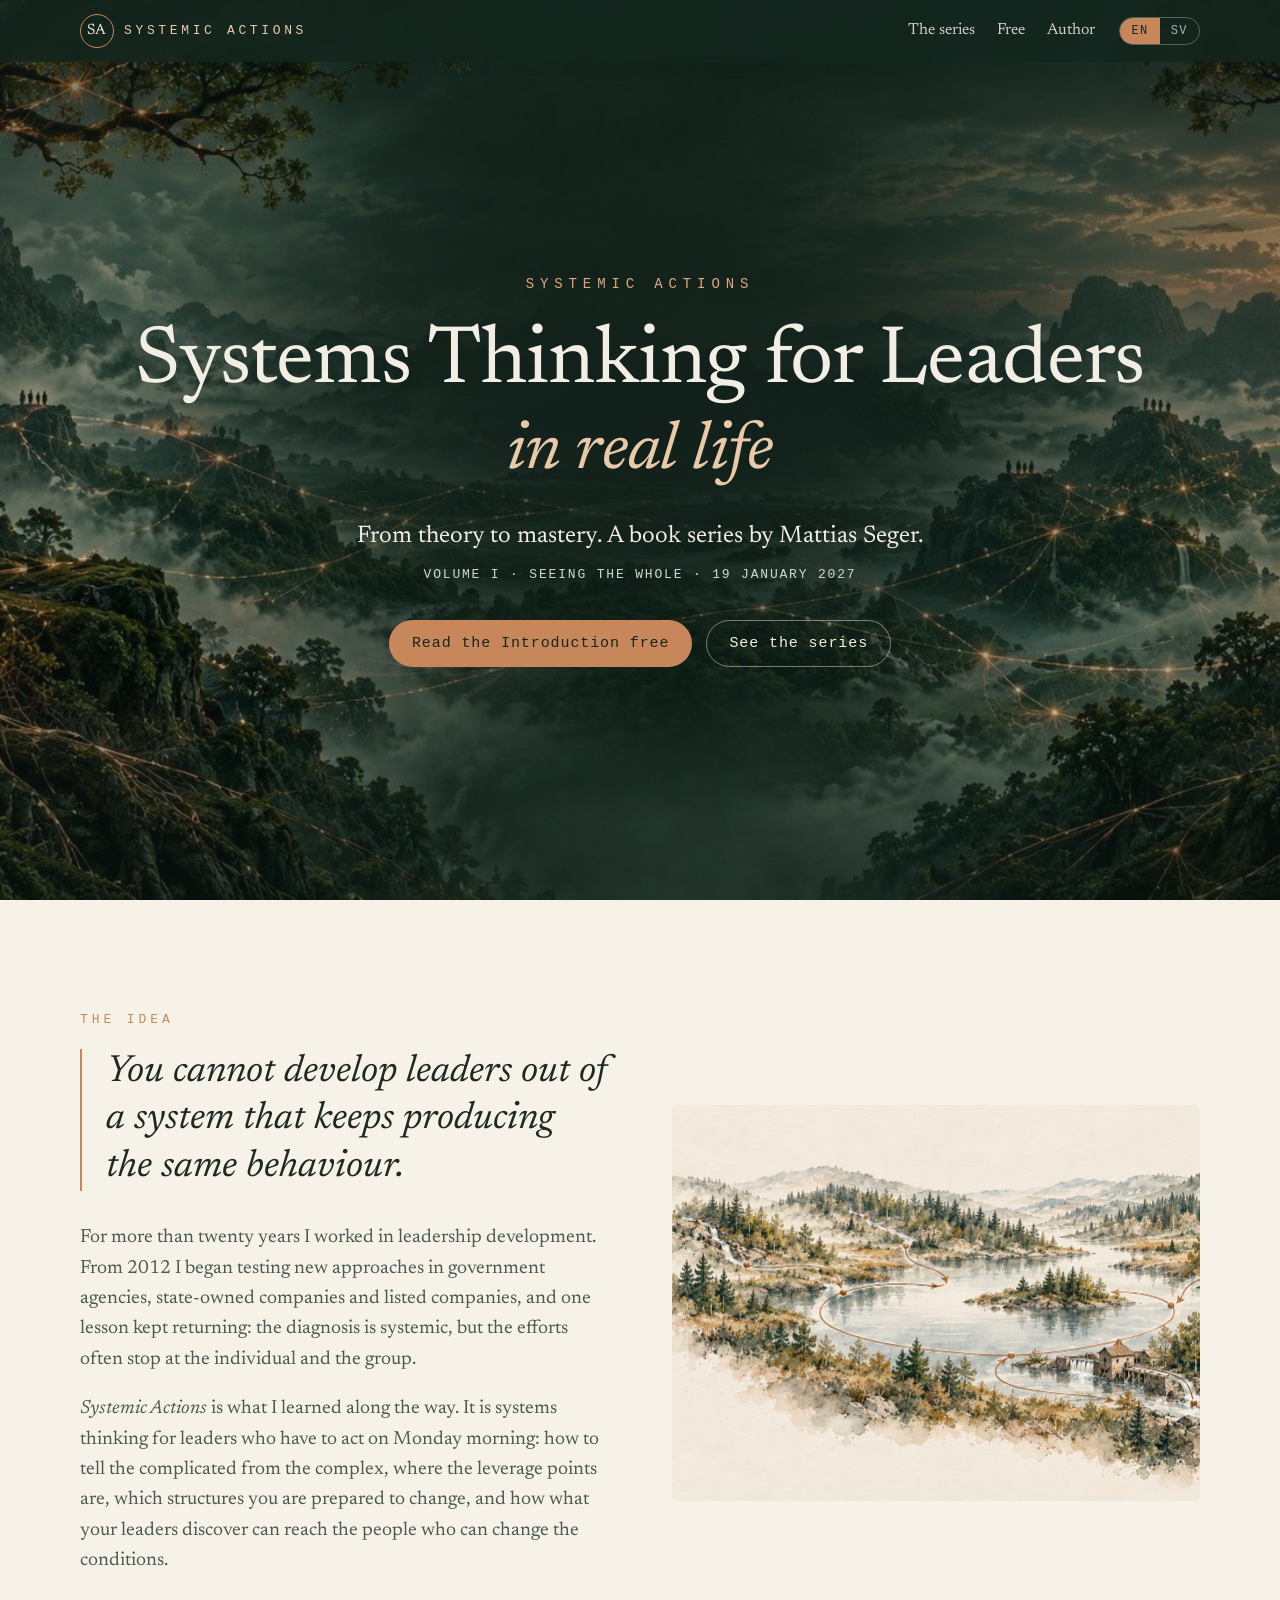
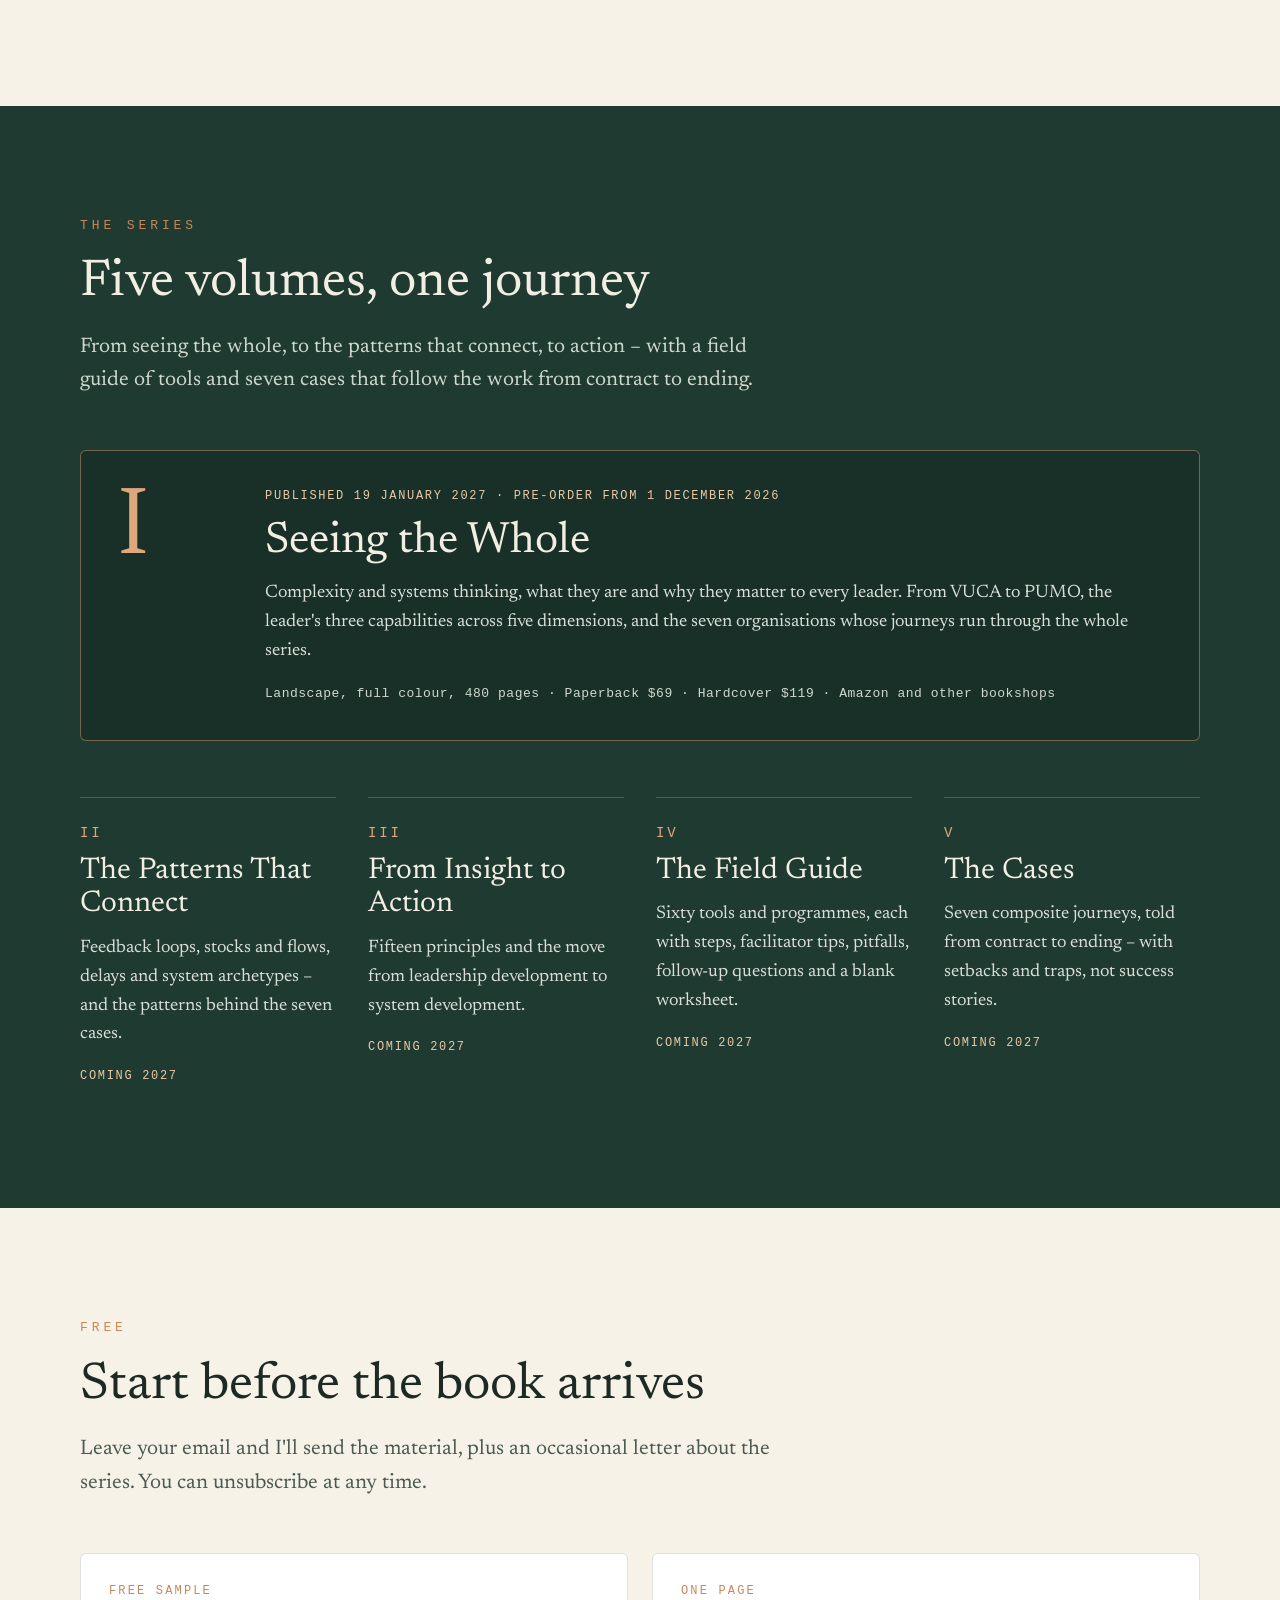
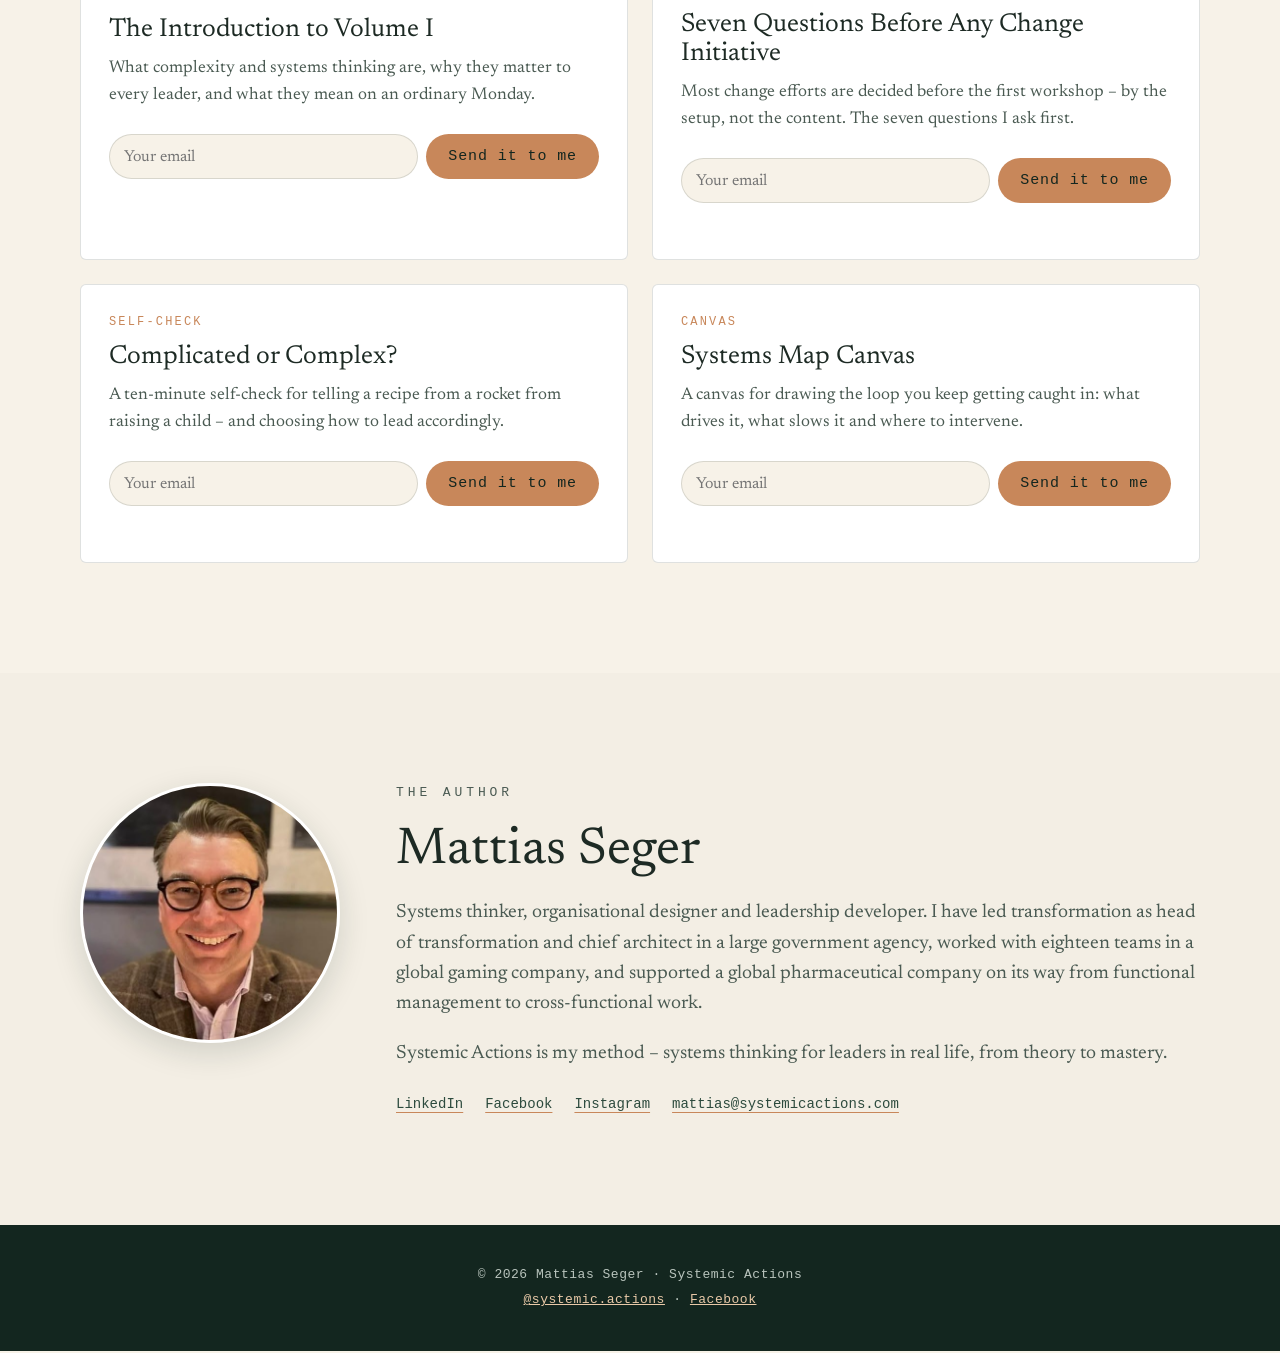
==== index.html @ b3296df5 "Bilingual home page for systemicactions.com Co-Authored-By: Claude Opus 5.5 <noreply@anthropic.com> " ====
<!doctype html>
<html lang="en" data-lang="en">
<head>
<meta charset="utf-8">
<meta name="viewport" content="width=device-width, initial-scale=1">
<title>Systemic Actions – Systems Thinking for Leaders · Mattias Seger</title>
<meta name="description" content="Systemic Actions – Systems Thinking for Leaders, From Theory to Mastery. A book series by Mattias Seger. Volume I, Seeing the Whole, is published 19 January 2027.">
<link rel="canonical" href="https://systemicactions.com/">
<meta property="og:type" content="website">
<meta property="og:url" content="https://systemicactions.com/">
<meta property="og:title" content="Systemic Actions – Systems Thinking for Leaders">
<meta property="og:description" content="A book series by Mattias Seger. Volume I, Seeing the Whole, is published 19 January 2027.">
<meta property="og:image" content="https://systemicactions.com/assets/img/og.jpg">
<meta name="twitter:card" content="summary_large_image">
<link rel="icon" href="/assets/img/apple-touch-icon.png">
<link rel="apple-touch-icon" href="/assets/img/apple-touch-icon.png">
<link rel="preload" href="/assets/fonts/newsreader-latin-400-normal.woff2" as="font" type="font/woff2" crossorigin>
<link rel="stylesheet" href="/assets/site.css">
<script>
  // Pick language before first paint: ?lang= > saved choice > browser language
  (function () {
    var l = null;
    try { l = new URLSearchParams(location.search).get('lang'); } catch (e) {}
    if (l !== 'sv' && l !== 'en') { try { l = localStorage.getItem('sa-lang'); } catch (e) {} }
    if (l !== 'sv' && l !== 'en') { l = /^sv\b/i.test(navigator.language || '') ? 'sv' : 'en'; }
    document.documentElement.setAttribute('data-lang', l);
    document.documentElement.lang = l;
  })();
</script>
</head>
<body>

<header class="nav">
  <a class="brand" href="#top" aria-label="Systemic Actions">
    <span class="brand-mark">SA</span>
    <span class="brand-name">Systemic Actions</span>
  </a>
  <nav class="nav-links" aria-label="Main">
    <a href="#series"><span lang="en">The series</span><span lang="sv">Serien</span></a>
    <a href="#free"><span lang="en">Free</span><span lang="sv">Gratis</span></a>
    <a href="#author"><span lang="en">Author</span><span lang="sv">Författaren</span></a>
  </nav>
  <div class="lang-switch" role="group" aria-label="Language / Språk">
    <button type="button" data-set-lang="en" aria-label="English">EN</button>
    <button type="button" data-set-lang="sv" aria-label="Svenska">SV</button>
  </div>
</header>

<main id="top">

  <!-- HERO -->
  <section class="hero">
    <picture>
      <source media="(max-width: 900px)" srcset="/assets/img/hero-1200.jpg">
      <img class="hero-bg" src="/assets/img/hero.jpg" alt="" fetchpriority="high">
    </picture>
    <div class="hero-inner">
      <p class="kicker">SYSTEMIC ACTIONS</p>
      <h1>
        <span lang="en">Systems Thinking for Leaders</span>
        <span lang="sv">Systemtänkande för ledare</span>
        <em><span lang="en">in real life</span><span lang="sv">i verkligheten</span></em>
      </h1>
      <p class="hero-sub">
        <span lang="en">From theory to mastery. A book series by Mattias Seger.</span>
        <span lang="sv">Från teori till mästerskap. En bokserie av Mattias Seger.</span>
      </p>
      <p class="hero-date">
        <span lang="en">Volume I · Seeing the Whole · 19 January 2027</span>
        <span lang="sv">Band I på engelska 19 januari 2027 · på svenska våren 2027</span>
      </p>
      <div class="hero-cta">
        <a class="btn btn-primary" href="#free">
          <span lang="en">Read the Introduction free</span>
          <span lang="sv">Läs inledningen gratis</span>
        </a>
        <a class="btn btn-ghost" href="#series">
          <span lang="en">See the series</span>
          <span lang="sv">Se serien</span>
        </a>
      </div>
    </div>
  </section>

  <!-- THE IDEA -->
  <section class="idea">
    <div class="idea-text">
      <p class="label"><span lang="en">The idea</span><span lang="sv">Tanken</span></p>
      <blockquote>
        <span lang="en">You cannot develop leaders out of a system that keeps producing the same behaviour.</span>
        <span lang="sv">Man kan inte utveckla ledare ur ett system som fortsätter att skapa samma beteenden.</span>
      </blockquote>
      <div lang="en">
        <p>For more than twenty years I worked in leadership development. From 2012 I began testing new approaches in government agencies, state-owned companies and listed companies, and one lesson kept returning: the diagnosis is systemic, but the efforts often stop at the individual and the group.</p>
        <p><em>Systemic Actions</em> is what I learned along the way. It is systems thinking for leaders who have to act on Monday morning: how to tell the complicated from the complex, where the leverage points are, which structures you are prepared to change, and how what your leaders discover can reach the people who can change the conditions.</p>
      </div>
      <div lang="sv">
        <p>I mer än tjugo år arbetade jag med ledarutveckling. Från 2012 började jag pröva nya grepp i myndigheter, statliga bolag och publika bolag, och en lärdom kom tillbaka gång på gång: diagnosen är systemisk, men insatserna stannar ofta på individ- och gruppnivå.</p>
        <p><em>Systemic Actions</em> är det jag lärde mig på vägen. Det är systemtänkande för ledare som ska agera på måndag morgon: hur du skiljer det komplicerade från det komplexa, var hävstängerna finns, vilka strukturer du är beredd att ändra och hur det dina ledare upptäcker kan nå dem som kan ändra förutsättningarna.</p>
      </div>
    </div>
    <figure class="idea-img">
      <img src="/assets/img/loops.jpg" alt="" loading="lazy">
    </figure>
  </section>

  <!-- THE SERIES -->
  <section class="series" id="series">
    <div class="section-head">
      <p class="label"><span lang="en">The series</span><span lang="sv">Serien</span></p>
      <h2>
        <span lang="en">Five volumes, one journey</span>
        <span lang="sv">Fem band, en resa</span>
      </h2>
      <p class="lead">
        <span lang="en">From seeing the whole, to the patterns that connect, to action – with a field guide of tools and seven cases that follow the work from contract to ending.</span>
        <span lang="sv">Från att se helheten, via mönstren som förbinder, till handling – med en fältguide full av verktyg och sju fall som följer arbetet från kontrakt till avslut.</span>
      </p>
    </div>

    <article class="book book-featured">
      <div class="book-num">I</div>
      <div class="book-body">
        <p class="book-status">
          <span lang="en">Published 19 January 2027 · pre-order from 1 December 2026</span>
          <span lang="sv">Engelska utgåvan 19 januari 2027 · svenska utgåvan våren 2027</span>
        </p>
        <h3><span lang="en">Seeing the Whole</span><span lang="sv">Att se helheten</span></h3>
        <p>
          <span lang="en">Complexity and systems thinking, what they are and why they matter to every leader. From VUCA to PUMO, the leader's three capabilities across five dimensions, and the seven organisations whose journeys run through the whole series.</span>
          <span lang="sv">Komplexitet och systemtänkande, vad det är och varför det angår varje ledare. Från VUCA till PUMO, ledarskapets tre förmågor i fem dimensioner och de sju organisationer vars resor löper genom hela serien.</span>
        </p>
        <p class="book-meta">
          <span lang="en">Landscape, full colour, 480 pages · Paperback $69 · Hardcover $119 · Amazon and other bookshops</span>
          <span lang="sv">Liggande format i fyrfärg · Engelska utgåvan: häftad $69, inbunden $119, via Amazon och andra bokhandlar</span>
        </p>
      </div>
    </article>

    <div class="book-grid">
      <article class="book">
        <div class="book-num">II</div>
        <h3><span lang="en">The Patterns That Connect</span><span lang="sv">Mönstren som förbinder</span></h3>
        <p><span lang="en">Feedback loops, stocks and flows, delays and system archetypes – and the patterns behind the seven cases.</span><span lang="sv">Återkopplingsslingor, lager och flöden, fördröjningar och systemarketyper – och mönstren bakom de sju fallen.</span></p>
        <p class="book-status"><span lang="en">Coming 2027</span><span lang="sv">Kommer 2027</span></p>
      </article>
      <article class="book">
        <div class="book-num">III</div>
        <h3><span lang="en">From Insight to Action</span><span lang="sv">Från insikt till handling</span></h3>
        <p><span lang="en">Fifteen principles and the move from leadership development to system development.</span><span lang="sv">Femton principer och steget från ledarutveckling till systemutveckling.</span></p>
        <p class="book-status"><span lang="en">Coming 2027</span><span lang="sv">Kommer 2027</span></p>
      </article>
      <article class="book">
        <div class="book-num">IV</div>
        <h3><span lang="en">The Field Guide</span><span lang="sv">Fältguiden</span></h3>
        <p><span lang="en">Sixty tools and programmes, each with steps, facilitator tips, pitfalls, follow-up questions and a blank worksheet.</span><span lang="sv">Sextio verktyg och program, vart och ett med steg, tips till facilitatorn, fallgropar, följdfrågor och en tom arbetsmall.</span></p>
        <p class="book-status"><span lang="en">Coming 2027</span><span lang="sv">Kommer 2027</span></p>
      </article>
      <article class="book">
        <div class="book-num">V</div>
        <h3><span lang="en">The Cases</span><span lang="sv">Fallen</span></h3>
        <p><span lang="en">Seven composite journeys, told from contract to ending – with setbacks and traps, not success stories.</span><span lang="sv">Sju sammansatta resor, berättade från kontrakt till avslut – med bakslag och fällor, inte framgångssagor.</span></p>
        <p class="book-status"><span lang="en">Coming 2027</span><span lang="sv">Kommer 2027</span></p>
      </article>
    </div>
  </section>

  <!-- FREE -->
  <section class="free" id="free">
    <div class="section-head">
      <p class="label"><span lang="en">Free</span><span lang="sv">Gratis</span></p>
      <h2>
        <span lang="en">Start before the book arrives</span>
        <span lang="sv">Börja innan boken kommer</span>
      </h2>
      <p class="lead">
        <span lang="en">Leave your email and I'll send the material, plus an occasional letter about the series. You can unsubscribe at any time.</span>
        <span lang="sv">Lämna din e-post så skickar jag materialet och då och då ett brev om serien. Du kan avsluta när du vill.</span>
      </p>
    </div>
    <div class="free-grid" id="free-grid"><!-- filled by script per language --></div>
  </section>

  <!-- AUTHOR -->
  <section class="author" id="author">
    <img class="author-photo" src="/assets/img/mattias-seger.jpg" alt="Mattias Seger" loading="lazy" width="260" height="260">
    <div class="author-text">
      <p class="label"><span lang="en">The author</span><span lang="sv">Författaren</span></p>
      <h2>Mattias Seger</h2>
      <div lang="en">
        <p>Systems thinker, organisational designer and leadership developer. I have led transformation as head of transformation and chief architect in a large government agency, worked with eighteen teams in a global gaming company, and supported a global pharmaceutical company on its way from functional management to cross-functional work.</p>
        <p>Systemic Actions is my method – systems thinking for leaders in real life, from theory to mastery.</p>
      </div>
      <div lang="sv">
        <p>Systemtänkare, organisationsdesigner och ledarutvecklare. Jag har lett förändring som transformationschef och chefsarkitekt i en stor myndighet, arbetat med arton team i ett globalt spelbolag och följt ett globalt läkemedelsbolag på vägen från funktionsstyrning till tvärfunktionellt arbete.</p>
        <p>Systemic Actions är min metod – systemtänkande för ledare i verkligheten, från teori till mästerskap.</p>
      </div>
      <ul class="links">
        <li><a href="https://www.linkedin.com/in/mattiasseger" rel="noopener">LinkedIn</a></li>
        <li><a href="https://www.facebook.com/profile.php?id=61595844304671" rel="noopener">Facebook</a></li>
        <li><a href="https://www.instagram.com/mattias.seger/" rel="noopener">Instagram</a></li>
        <li><a href="mailto:mattias@systemicactions.com">mattias@systemicactions.com</a></li>
      </ul>
    </div>
  </section>

</main>

<footer class="footer">
  <p>© 2026 Mattias Seger · Systemic Actions</p>
  <p>
    <a href="https://www.instagram.com/systemic.actions/" rel="noopener">@systemic.actions</a> ·
    <a href="https://www.facebook.com/profile.php?id=61595760519164" rel="noopener">Facebook</a>
  </p>
</footer>

<script src="/assets/site.js" defer></script>
</body>
</html>
---- assets/site.css ----
@font-face { font-family: "Newsreader"; font-weight: 400; font-style: normal; font-display: swap; src: url(/assets/fonts/newsreader-latin-400-normal.woff2) format("woff2"); }
@font-face { font-family: "Newsreader"; font-weight: 400; font-style: italic; font-display: swap; src: url(/assets/fonts/newsreader-latin-400-italic.woff2) format("woff2"); }
@font-face { font-family: "Newsreader"; font-weight: 500; font-style: normal; font-display: swap; src: url(/assets/fonts/newsreader-latin-500-normal.woff2) format("woff2"); }
@font-face { font-family: "Plex Mono"; font-weight: 400; font-style: normal; font-display: swap; src: url(/assets/fonts/ibm-plex-mono-latin-400-normal.woff2) format("woff2"); }

:root {
  --forest: #13261f;
  --forest-2: #1f3a30;
  --moss: #2c4a3d;
  --copper: #c8875a;
  --copper-light: #e0a77c;
  --sand: #e9c9a8;
  --cream: #f3eee4;
  --paper: #f7f2e8;
  --ink: #1d2a24;
  --ink-soft: #4a5a52;
  --line: rgba(29, 42, 36, .14);
  --serif: "Newsreader", Georgia, "Times New Roman", serif;
  --mono: "Plex Mono", ui-monospace, Menlo, Consolas, monospace;
  --wrap: 1120px;
}

* { box-sizing: border-box; }
html { scroll-behavior: smooth; }
body {
  margin: 0;
  background: var(--paper);
  color: var(--ink);
  font-family: var(--serif);
  font-size: 19px;
  line-height: 1.6;
  -webkit-font-smoothing: antialiased;
}
img { max-width: 100%; display: block; }
a { color: inherit; }
h1, h2, h3 { font-weight: 400; line-height: 1.12; margin: 0; }
p { margin: 0 0 1em; }

/* Language: show only the active language */
html[data-lang="en"] [lang="sv"]:not(html),
html[data-lang="sv"] [lang="en"]:not(html) { display: none !important; }

/* NAV */
.nav {
  position: fixed; inset: 0 0 auto 0; z-index: 10;
  display: flex; align-items: center; gap: 24px;
  padding: 14px max(16px, calc((100vw - var(--wrap)) / 2));
  background: rgba(19, 38, 31, .82);
  backdrop-filter: blur(10px); -webkit-backdrop-filter: blur(10px);
  color: var(--cream);
}
.brand { display: flex; align-items: center; gap: 10px; text-decoration: none; }
.brand-mark {
  width: 34px; height: 34px; border-radius: 50%;
  display: grid; place-items: center;
  border: 1px solid var(--copper); color: var(--cream);
  font-size: 15px; letter-spacing: .02em;
}
.brand-name { font-family: var(--mono); font-size: 13px; letter-spacing: .28em; text-transform: uppercase; color: var(--sand); }
.nav-links { display: flex; gap: 22px; margin-left: auto; }
.nav-links a { text-decoration: none; font-size: 16px; color: var(--cream); opacity: .85; }
.nav-links a:hover { opacity: 1; color: var(--copper-light); }
.lang-switch { display: flex; border: 1px solid rgba(243, 238, 228, .3); border-radius: 999px; overflow: hidden; }
.lang-switch button {
  font: 12px var(--mono); letter-spacing: .12em;
  background: none; border: 0; color: var(--cream); padding: 6px 11px; cursor: pointer; opacity: .7;
}
.lang-switch button[aria-pressed="true"] { background: var(--copper); color: var(--forest); opacity: 1; }

/* HERO */
.hero {
  position: relative; min-height: 100svh;
  display: grid; place-items: center; text-align: center;
  background: var(--forest); color: var(--cream); overflow: hidden;
  padding: 120px 16px 80px;
}
.hero picture { position: absolute; inset: 0; }
.hero-bg { width: 100%; height: 100%; object-fit: cover; }
.hero::after {
  content: ""; position: absolute; inset: 0;
  background: radial-gradient(ellipse 60% 55% at 50% 50%, rgba(13, 26, 21, .78), rgba(13, 26, 21, .25) 75%, rgba(13, 26, 21, .5));
}
.hero-inner { position: relative; z-index: 1; max-width: 1040px; }
.kicker { font-family: var(--mono); font-size: 14px; letter-spacing: .42em; color: var(--copper-light); margin-bottom: 22px; }
.hero h1 { font-size: clamp(42px, 6.4vw, 84px); letter-spacing: -.01em; }
.hero h1 em { display: block; font-style: italic; color: var(--sand); font-size: .82em; margin-top: 6px; }
.hero-sub { font-size: clamp(19px, 2.2vw, 24px); margin: 26px 0 10px; color: var(--cream); }
.hero-date { font-family: var(--mono); font-size: 13px; letter-spacing: .14em; text-transform: uppercase; color: #cfd8cf; }
.hero-cta { display: flex; flex-wrap: wrap; gap: 14px; justify-content: center; margin-top: 34px; }

.btn {
  display: inline-block; text-decoration: none; cursor: pointer;
  font: 15px var(--mono); letter-spacing: .06em;
  padding: 14px 22px; border-radius: 999px; border: 1px solid transparent;
  transition: background .2s, color .2s, border-color .2s;
}
.btn-primary { background: var(--copper); color: var(--forest); }
.btn-primary:hover { background: var(--copper-light); }
.btn-ghost { border-color: rgba(243, 238, 228, .45); color: var(--cream); }
.btn-ghost:hover { border-color: var(--cream); }

/* SECTIONS */
section { scroll-margin-top: 60px; padding: 110px max(16px, calc((100vw - var(--wrap)) / 2)); }
.label { font-family: var(--mono); font-size: 13px; letter-spacing: .3em; text-transform: uppercase; color: var(--copper); margin-bottom: 18px; }
.section-head { max-width: 720px; margin-bottom: 52px; }
.section-head h2, .author h2 { font-size: clamp(34px, 4.4vw, 52px); margin-bottom: 18px; }
.lead { font-size: 21px; color: var(--ink-soft); }

/* IDEA */
.idea { display: grid; grid-template-columns: 1fr 1fr; gap: 64px; align-items: center; }
.idea blockquote {
  margin: 0 0 32px; font-size: clamp(28px, 3.2vw, 38px); line-height: 1.25; font-style: italic;
  border-left: 2px solid var(--copper); padding-left: 24px;
}
.idea-text > div p { color: var(--ink-soft); }
.idea-img { margin: 0; }
.idea-img img { width: 100%; aspect-ratio: 4 / 3; object-fit: cover; object-position: 70% 50%; border-radius: 4px; }

/* SERIES */
.series { background: var(--forest-2); color: var(--cream); }
.series .lead { color: #cfd8cf; }
.book { border-top: 1px solid rgba(243, 238, 228, .2); padding-top: 24px; }
.book-num { font-family: var(--mono); color: var(--copper-light); font-size: 14px; letter-spacing: .2em; margin-bottom: 10px; }
.book h3 { font-size: 30px; margin-bottom: 12px; }
.book p { color: #d9ded8; font-size: 18px; }
.book-status { font-family: var(--mono); font-size: 12px !important; letter-spacing: .14em; text-transform: uppercase; color: var(--sand) !important; }
.book-featured {
  display: grid; grid-template-columns: 120px 1fr; gap: 28px;
  border: 1px solid rgba(224, 167, 124, .45); border-radius: 6px; padding: 36px; margin-bottom: 56px;
  background: rgba(19, 38, 31, .5);
}
.book-featured .book-num { font-family: var(--serif); font-size: 96px; line-height: .9; letter-spacing: 0; }
.book-featured h3 { font-size: 44px; }
.book-meta { font-family: var(--mono); font-size: 13px !important; letter-spacing: .04em; color: #cfd8cf !important; margin: 0; }
.book-grid { display: grid; grid-template-columns: repeat(4, 1fr); gap: 32px; }

/* FREE */
.free-grid { display: grid; grid-template-columns: repeat(2, 1fr); gap: 24px; }
/* With an odd number of resources the first (the free sample) spans the full row */
.free-grid.odd .freebie:first-child { grid-column: 1 / -1; }
.free-grid.odd .freebie:first-child p { max-width: 640px; }
.free-grid.odd .freebie:first-child form { max-width: 520px; }
.freebie {
  background: #fff; border: 1px solid var(--line); border-radius: 6px; padding: 28px;
  display: flex; flex-direction: column;
}
.freebie .tag { font-family: var(--mono); font-size: 12px; letter-spacing: .18em; text-transform: uppercase; color: var(--copper); margin-bottom: 10px; }
.freebie h3 { font-size: 26px; margin-bottom: 10px; }
.freebie p { color: var(--ink-soft); font-size: 17px; flex: 1; }
.freebie form { display: flex; gap: 8px; flex-wrap: wrap; margin-top: 8px; }
.freebie input[type=email] {
  flex: 1 1 180px; min-width: 0; font: 16px var(--serif);
  padding: 12px 14px; border: 1px solid var(--line); border-radius: 999px; background: var(--paper); color: var(--ink);
}
.freebie input[type=email]:focus { outline: 2px solid var(--copper); outline-offset: 1px; }
.freebie .btn-primary { border: 0; }
.freebie .msg { font-size: 16px; margin-top: 12px; color: var(--ink); }
.freebie .msg a { color: var(--moss); }
.hp { position: absolute; left: -9999px; }

/* AUTHOR */
.author { display: grid; grid-template-columns: 260px 1fr; gap: 56px; align-items: start; background: var(--cream); }
.author-photo { width: 260px; height: 260px; border-radius: 50%; object-fit: cover; border: 3px solid #fff; box-shadow: 0 10px 30px rgba(19, 38, 31, .15); }
.author-text p { color: var(--ink-soft); }
.links { list-style: none; padding: 0; margin: 24px 0 0; display: flex; flex-wrap: wrap; gap: 10px 22px; font-family: var(--mono); font-size: 14px; }
.links a { color: var(--moss); text-decoration-color: var(--copper); text-underline-offset: 4px; }

/* FOOTER */
.footer { background: var(--forest); color: #b9c4bd; padding: 36px 16px; text-align: center; font-family: var(--mono); font-size: 13px; letter-spacing: .04em; }
.footer p { margin: 4px 0; }
.footer a { color: var(--sand); }

/* RESPONSIVE */
@media (max-width: 900px) {
  body { font-size: 18px; }
  section { padding-top: 80px; padding-bottom: 80px; }
  .idea, .author { grid-template-columns: 1fr; gap: 36px; }
  .book-grid { grid-template-columns: 1fr 1fr; }
  .book-featured { grid-template-columns: 1fr; padding: 26px; gap: 8px; }
  .book-featured .book-num { font-size: 64px; }
  .author-photo { width: 180px; height: 180px; }
}
@media (max-width: 640px) {
  .nav { gap: 12px; }
  .nav-links, .brand-name { display: none; }
  .lang-switch { margin-left: auto; }
  .book-grid { grid-template-columns: 1fr; }
  .free-grid { grid-template-columns: 1fr; }
  .lead { font-size: 19px; }
}
@media (prefers-reduced-motion: reduce) { html { scroll-behavior: auto; } }
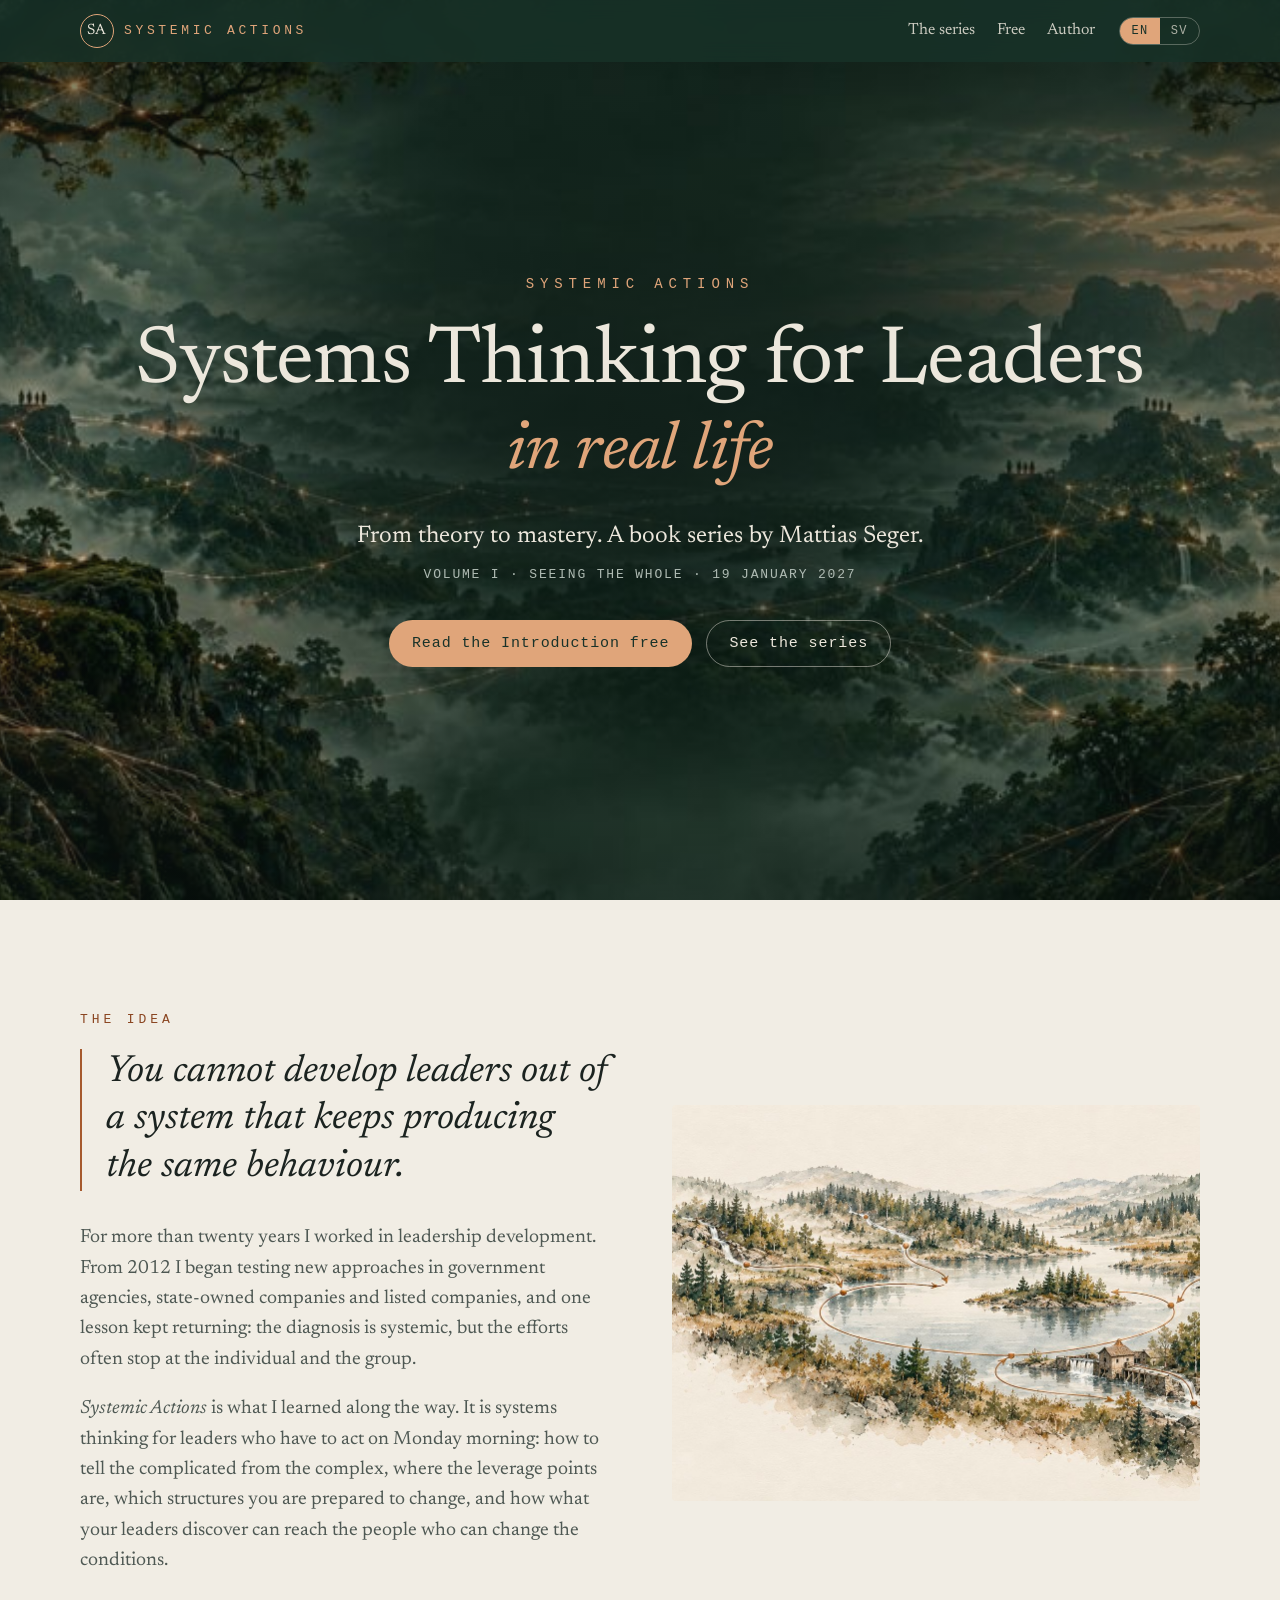
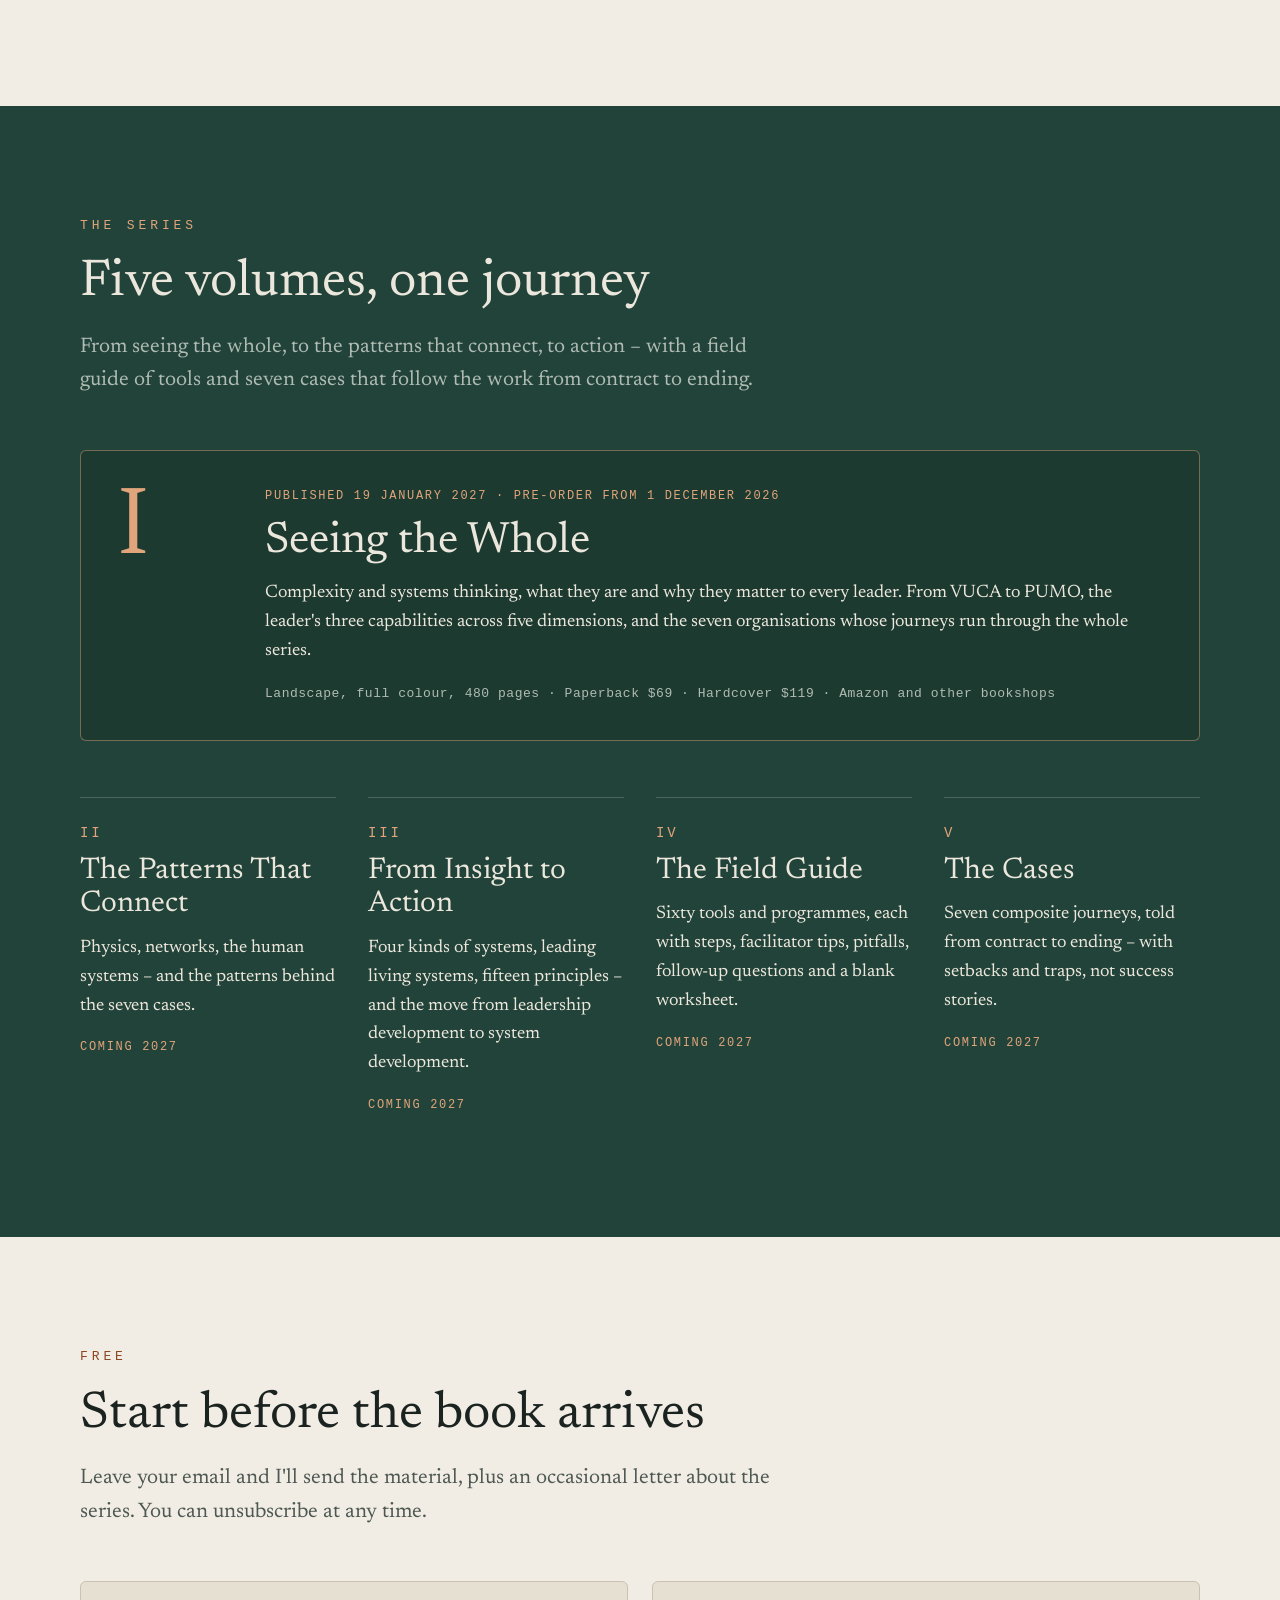
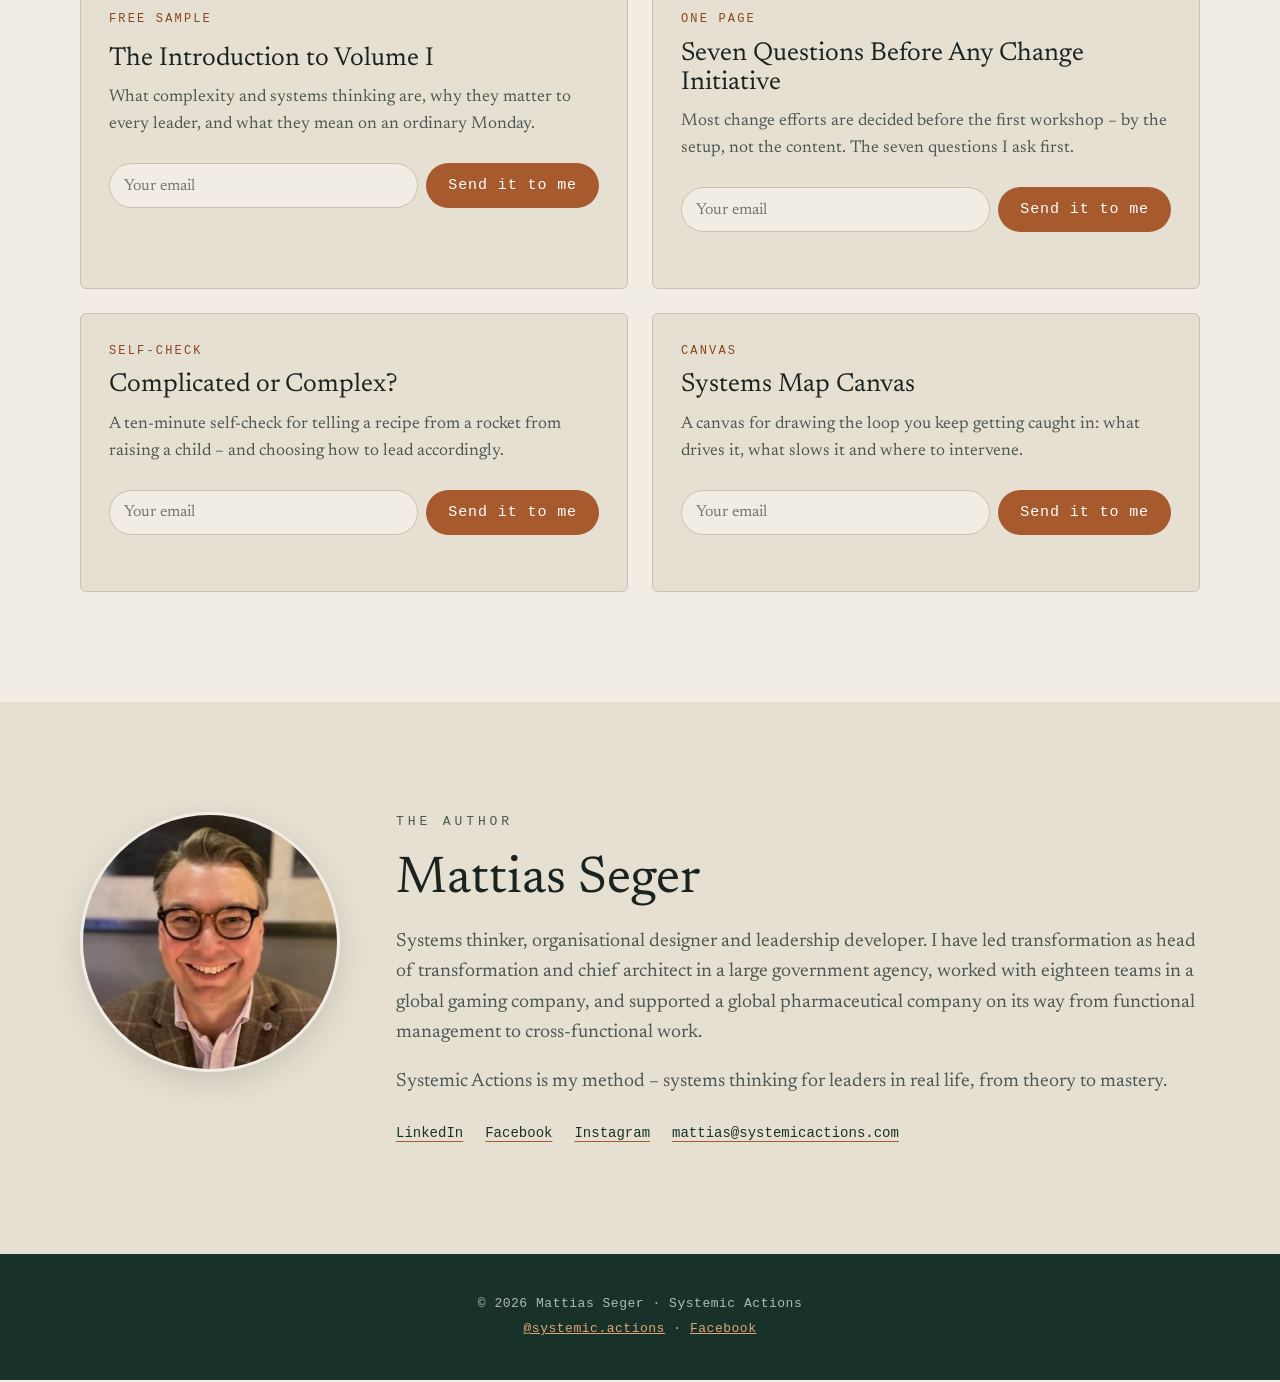
==== commit 4ac8b085: "Align volume descriptions with the newsletter texts Co-Authored-By: Claude Opus 5.5 <noreply@anthrop" ====
--- a/index.html
+++ b/index.html
@@ -141,13 +141,13 @@
       <article class="book">
         <div class="book-num">II</div>
         <h3><span lang="en">The Patterns That Connect</span><span lang="sv">Mönstren som förbinder</span></h3>
-        <p><span lang="en">Feedback loops, stocks and flows, delays and system archetypes – and the patterns behind the seven cases.</span><span lang="sv">Återkopplingsslingor, lager och flöden, fördröjningar och systemarketyper – och mönstren bakom de sju fallen.</span></p>
+        <p><span lang="en">Physics, networks, the human systems – and the patterns behind the seven cases.</span><span lang="sv">Fysik, nätverk, människans system – och mönstren bakom de sju fallen.</span></p>
         <p class="book-status"><span lang="en">Coming 2027</span><span lang="sv">Kommer 2027</span></p>
       </article>
       <article class="book">
         <div class="book-num">III</div>
         <h3><span lang="en">From Insight to Action</span><span lang="sv">Från insikt till handling</span></h3>
-        <p><span lang="en">Fifteen principles and the move from leadership development to system development.</span><span lang="sv">Femton principer och steget från ledarutveckling till systemutveckling.</span></p>
+        <p><span lang="en">Four kinds of systems, leading living systems, fifteen principles – and the move from leadership development to system development.</span><span lang="sv">Fyra sorters system, att leda levande system, femton principer – och steget från ledarutveckling till systemutveckling.</span></p>
         <p class="book-status"><span lang="en">Coming 2027</span><span lang="sv">Kommer 2027</span></p>
       </article>
       <article class="book">
--- a/assets/site.css
+++ b/assets/site.css
@@ -3,18 +3,22 @@
 @font-face { font-family: "Newsreader"; font-weight: 500; font-style: normal; font-display: swap; src: url(/assets/fonts/newsreader-latin-500-normal.woff2) format("woff2"); }
 @font-face { font-family: "Plex Mono"; font-weight: 400; font-style: normal; font-display: swap; src: url(/assets/fonts/ibm-plex-mono-latin-400-normal.woff2) format("woff2"); }
 
+/* Colours follow the design system "Mattias Seger · Ledarskapsböcker" (lb- tokens) */
 :root {
-  --forest: #13261f;
-  --forest-2: #1f3a30;
-  --moss: #2c4a3d;
-  --copper: #c8875a;
-  --copper-light: #e0a77c;
-  --sand: #e9c9a8;
-  --cream: #f3eee4;
-  --paper: #f7f2e8;
-  --ink: #1d2a24;
-  --ink-soft: #4a5a52;
-  --line: rgba(29, 42, 36, .14);
+  --forest: #183229;        /* lb-forest */
+  --forest-2: #22433A;      /* lb-forest2 */
+  --moss: #2E5548;          /* lb-forest3 */
+  --copper: #8A4520;        /* lb-copperD: copper text on paper */
+  --copper-line: #A65A2E;   /* lb-copper: lines and filled buttons on paper */
+  --copper-light: #E0A57A;  /* lb-copperL: copper on dark */
+  --sand: #E0A57A;          /* lb-copperL */
+  --cream: #ECE7DC;         /* lb-onF: text on forest */
+  --cream-soft: #AFBBB3;    /* lb-onFs */
+  --paper: #F1EDE4;         /* lb-paper */
+  --paper-2: #E6E0D2;       /* lb-paper2 */
+  --ink: #1B2320;           /* lb-ink */
+  --ink-soft: #4E5853;      /* lb-soft */
+  --line: #C9C2B2;          /* lb-hair */
   --serif: "Newsreader", Georgia, "Times New Roman", serif;
   --mono: "Plex Mono", ui-monospace, Menlo, Consolas, monospace;
   --wrap: 1120px;
@@ -45,7 +49,7 @@
   position: fixed; inset: 0 0 auto 0; z-index: 10;
   display: flex; align-items: center; gap: 24px;
   padding: 14px max(16px, calc((100vw - var(--wrap)) / 2));
-  background: rgba(19, 38, 31, .82);
+  background: rgba(24, 50, 41, .82);
   backdrop-filter: blur(10px); -webkit-backdrop-filter: blur(10px);
   color: var(--cream);
 }
@@ -53,7 +57,7 @@
 .brand-mark {
   width: 34px; height: 34px; border-radius: 50%;
   display: grid; place-items: center;
-  border: 1px solid var(--copper); color: var(--cream);
+  border: 1px solid var(--copper-light); color: var(--cream);
   font-size: 15px; letter-spacing: .02em;
 }
 .brand-name { font-family: var(--mono); font-size: 13px; letter-spacing: .28em; text-transform: uppercase; color: var(--sand); }
@@ -65,7 +69,7 @@
   font: 12px var(--mono); letter-spacing: .12em;
   background: none; border: 0; color: var(--cream); padding: 6px 11px; cursor: pointer; opacity: .7;
 }
-.lang-switch button[aria-pressed="true"] { background: var(--copper); color: var(--forest); opacity: 1; }
+.lang-switch button[aria-pressed="true"] { background: var(--copper-light); color: var(--forest); opacity: 1; }
 
 /* HERO */
 .hero {
@@ -85,7 +89,7 @@
 .hero h1 { font-size: clamp(42px, 6.4vw, 84px); letter-spacing: -.01em; }
 .hero h1 em { display: block; font-style: italic; color: var(--sand); font-size: .82em; margin-top: 6px; }
 .hero-sub { font-size: clamp(19px, 2.2vw, 24px); margin: 26px 0 10px; color: var(--cream); }
-.hero-date { font-family: var(--mono); font-size: 13px; letter-spacing: .14em; text-transform: uppercase; color: #cfd8cf; }
+.hero-date { font-family: var(--mono); font-size: 13px; letter-spacing: .14em; text-transform: uppercase; color: var(--cream-soft); }
 .hero-cta { display: flex; flex-wrap: wrap; gap: 14px; justify-content: center; margin-top: 34px; }
 
 .btn {
@@ -94,8 +98,8 @@
   padding: 14px 22px; border-radius: 999px; border: 1px solid transparent;
   transition: background .2s, color .2s, border-color .2s;
 }
-.btn-primary { background: var(--copper); color: var(--forest); }
-.btn-primary:hover { background: var(--copper-light); }
+.btn-primary { background: var(--copper-light); color: var(--forest); }
+.btn-primary:hover { background: #ECC3A2; }
 .btn-ghost { border-color: rgba(243, 238, 228, .45); color: var(--cream); }
 .btn-ghost:hover { border-color: var(--cream); }
 
@@ -110,7 +114,7 @@
 .idea { display: grid; grid-template-columns: 1fr 1fr; gap: 64px; align-items: center; }
 .idea blockquote {
   margin: 0 0 32px; font-size: clamp(28px, 3.2vw, 38px); line-height: 1.25; font-style: italic;
-  border-left: 2px solid var(--copper); padding-left: 24px;
+  border-left: 2px solid var(--copper-line); padding-left: 24px;
 }
 .idea-text > div p { color: var(--ink-soft); }
 .idea-img { margin: 0; }
@@ -118,20 +122,21 @@
 
 /* SERIES */
 .series { background: var(--forest-2); color: var(--cream); }
-.series .lead { color: #cfd8cf; }
+.series .lead { color: var(--cream-soft); }
+.series .label { color: var(--copper-light); }
 .book { border-top: 1px solid rgba(243, 238, 228, .2); padding-top: 24px; }
 .book-num { font-family: var(--mono); color: var(--copper-light); font-size: 14px; letter-spacing: .2em; margin-bottom: 10px; }
 .book h3 { font-size: 30px; margin-bottom: 12px; }
-.book p { color: #d9ded8; font-size: 18px; }
+.book p { color: var(--cream); font-size: 18px; }
 .book-status { font-family: var(--mono); font-size: 12px !important; letter-spacing: .14em; text-transform: uppercase; color: var(--sand) !important; }
 .book-featured {
   display: grid; grid-template-columns: 120px 1fr; gap: 28px;
   border: 1px solid rgba(224, 167, 124, .45); border-radius: 6px; padding: 36px; margin-bottom: 56px;
-  background: rgba(19, 38, 31, .5);
+  background: rgba(24, 50, 41, .5);
 }
 .book-featured .book-num { font-family: var(--serif); font-size: 96px; line-height: .9; letter-spacing: 0; }
 .book-featured h3 { font-size: 44px; }
-.book-meta { font-family: var(--mono); font-size: 13px !important; letter-spacing: .04em; color: #cfd8cf !important; margin: 0; }
+.book-meta { font-family: var(--mono); font-size: 13px !important; letter-spacing: .04em; color: var(--cream-soft) !important; margin: 0; }
 .book-grid { display: grid; grid-template-columns: repeat(4, 1fr); gap: 32px; }
 
 /* FREE */
@@ -141,7 +146,7 @@
 .free-grid.odd .freebie:first-child p { max-width: 640px; }
 .free-grid.odd .freebie:first-child form { max-width: 520px; }
 .freebie {
-  background: #fff; border: 1px solid var(--line); border-radius: 6px; padding: 28px;
+  background: var(--paper-2); border: 1px solid var(--line); border-radius: 6px; padding: 28px;
   display: flex; flex-direction: column;
 }
 .freebie .tag { font-family: var(--mono); font-size: 12px; letter-spacing: .18em; text-transform: uppercase; color: var(--copper); margin-bottom: 10px; }
@@ -152,21 +157,22 @@
   flex: 1 1 180px; min-width: 0; font: 16px var(--serif);
   padding: 12px 14px; border: 1px solid var(--line); border-radius: 999px; background: var(--paper); color: var(--ink);
 }
-.freebie input[type=email]:focus { outline: 2px solid var(--copper); outline-offset: 1px; }
-.freebie .btn-primary { border: 0; }
+.freebie input[type=email]:focus { outline: 2px solid var(--copper-line); outline-offset: 1px; }
+.freebie .btn-primary { border: 0; background: var(--copper-line); color: #fff; }
+.freebie .btn-primary:hover { background: var(--copper); }
 .freebie .msg { font-size: 16px; margin-top: 12px; color: var(--ink); }
 .freebie .msg a { color: var(--moss); }
 .hp { position: absolute; left: -9999px; }
 
 /* AUTHOR */
-.author { display: grid; grid-template-columns: 260px 1fr; gap: 56px; align-items: start; background: var(--cream); }
-.author-photo { width: 260px; height: 260px; border-radius: 50%; object-fit: cover; border: 3px solid #fff; box-shadow: 0 10px 30px rgba(19, 38, 31, .15); }
+.author { display: grid; grid-template-columns: 260px 1fr; gap: 56px; align-items: start; background: var(--paper-2); }
+.author-photo { width: 260px; height: 260px; border-radius: 50%; object-fit: cover; border: 3px solid var(--paper); box-shadow: 0 10px 30px rgba(24, 50, 41, .15); }
 .author-text p { color: var(--ink-soft); }
 .links { list-style: none; padding: 0; margin: 24px 0 0; display: flex; flex-wrap: wrap; gap: 10px 22px; font-family: var(--mono); font-size: 14px; }
-.links a { color: var(--moss); text-decoration-color: var(--copper); text-underline-offset: 4px; }
+.links a { color: var(--forest); text-decoration-color: var(--copper-line); text-underline-offset: 4px; }
 
 /* FOOTER */
-.footer { background: var(--forest); color: #b9c4bd; padding: 36px 16px; text-align: center; font-family: var(--mono); font-size: 13px; letter-spacing: .04em; }
+.footer { background: var(--forest); color: var(--cream-soft); padding: 36px 16px; text-align: center; font-family: var(--mono); font-size: 13px; letter-spacing: .04em; }
 .footer p { margin: 4px 0; }
 .footer a { color: var(--sand); }
 
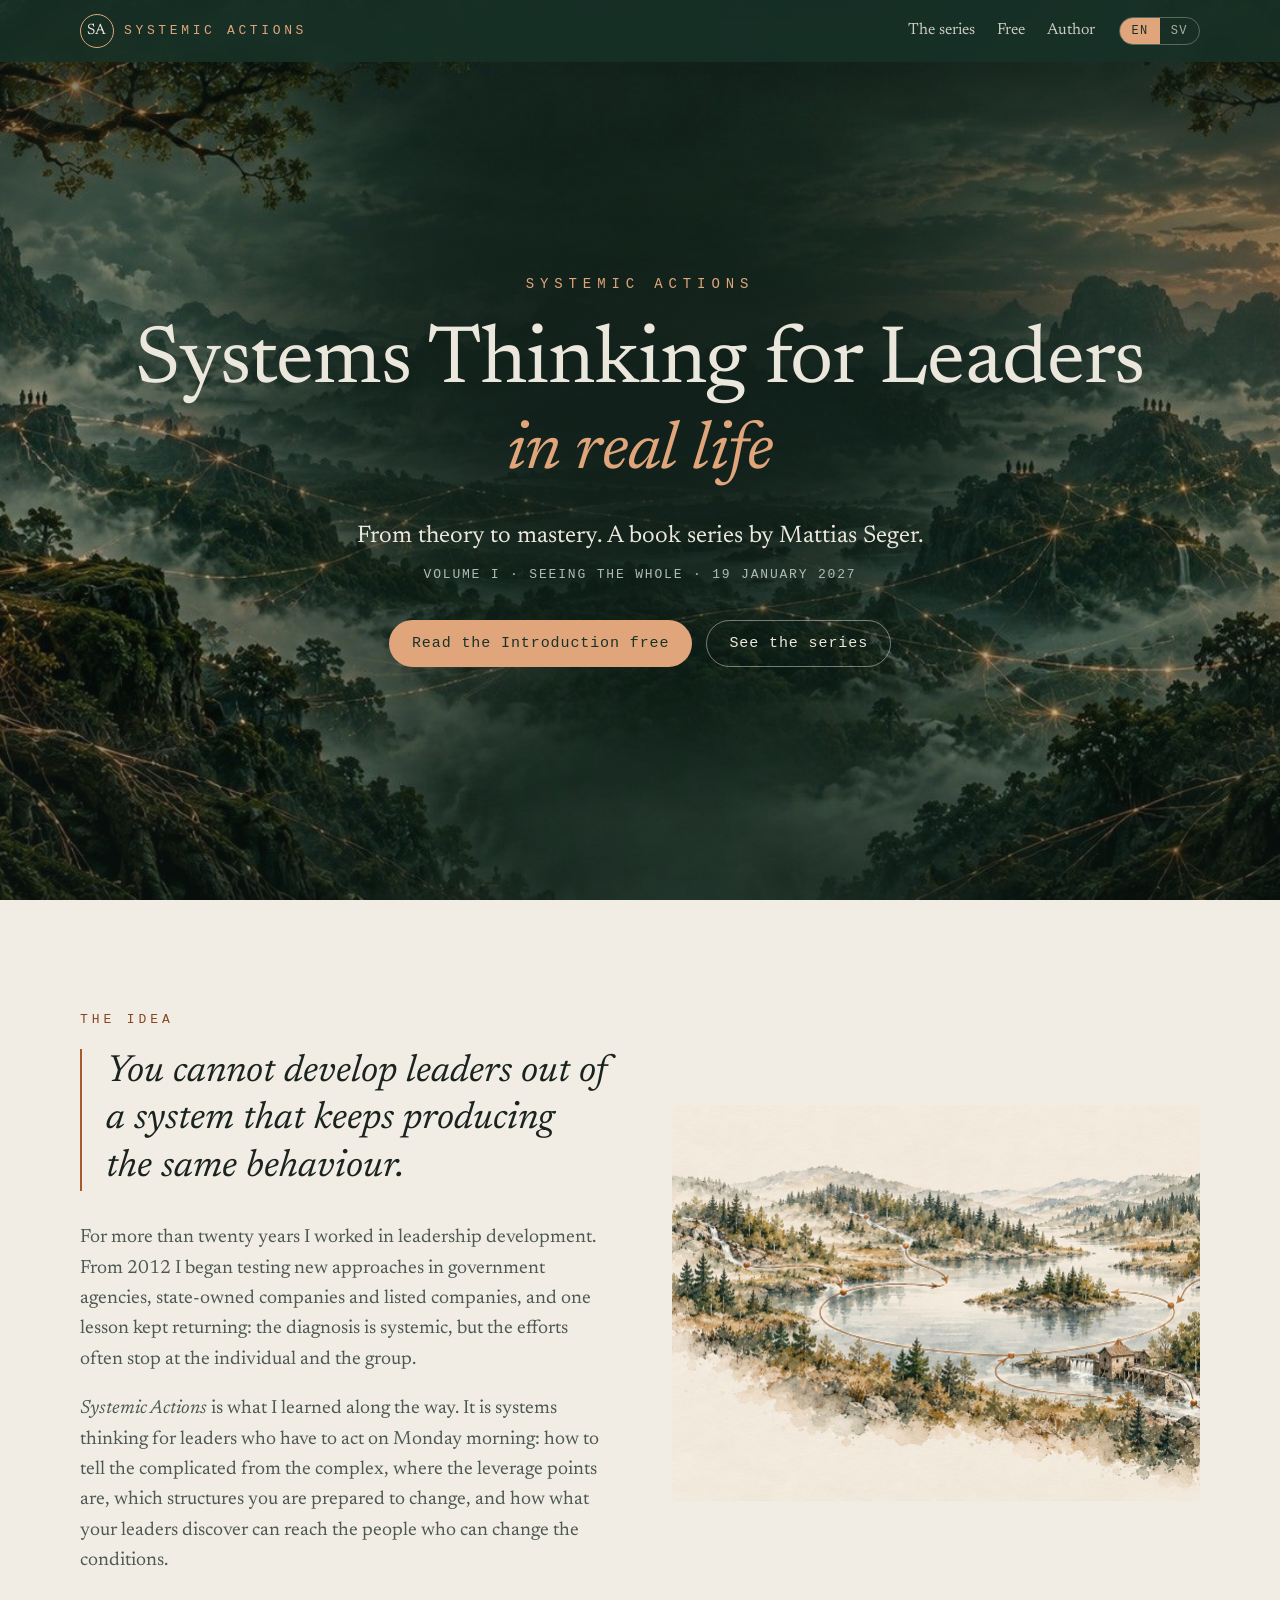
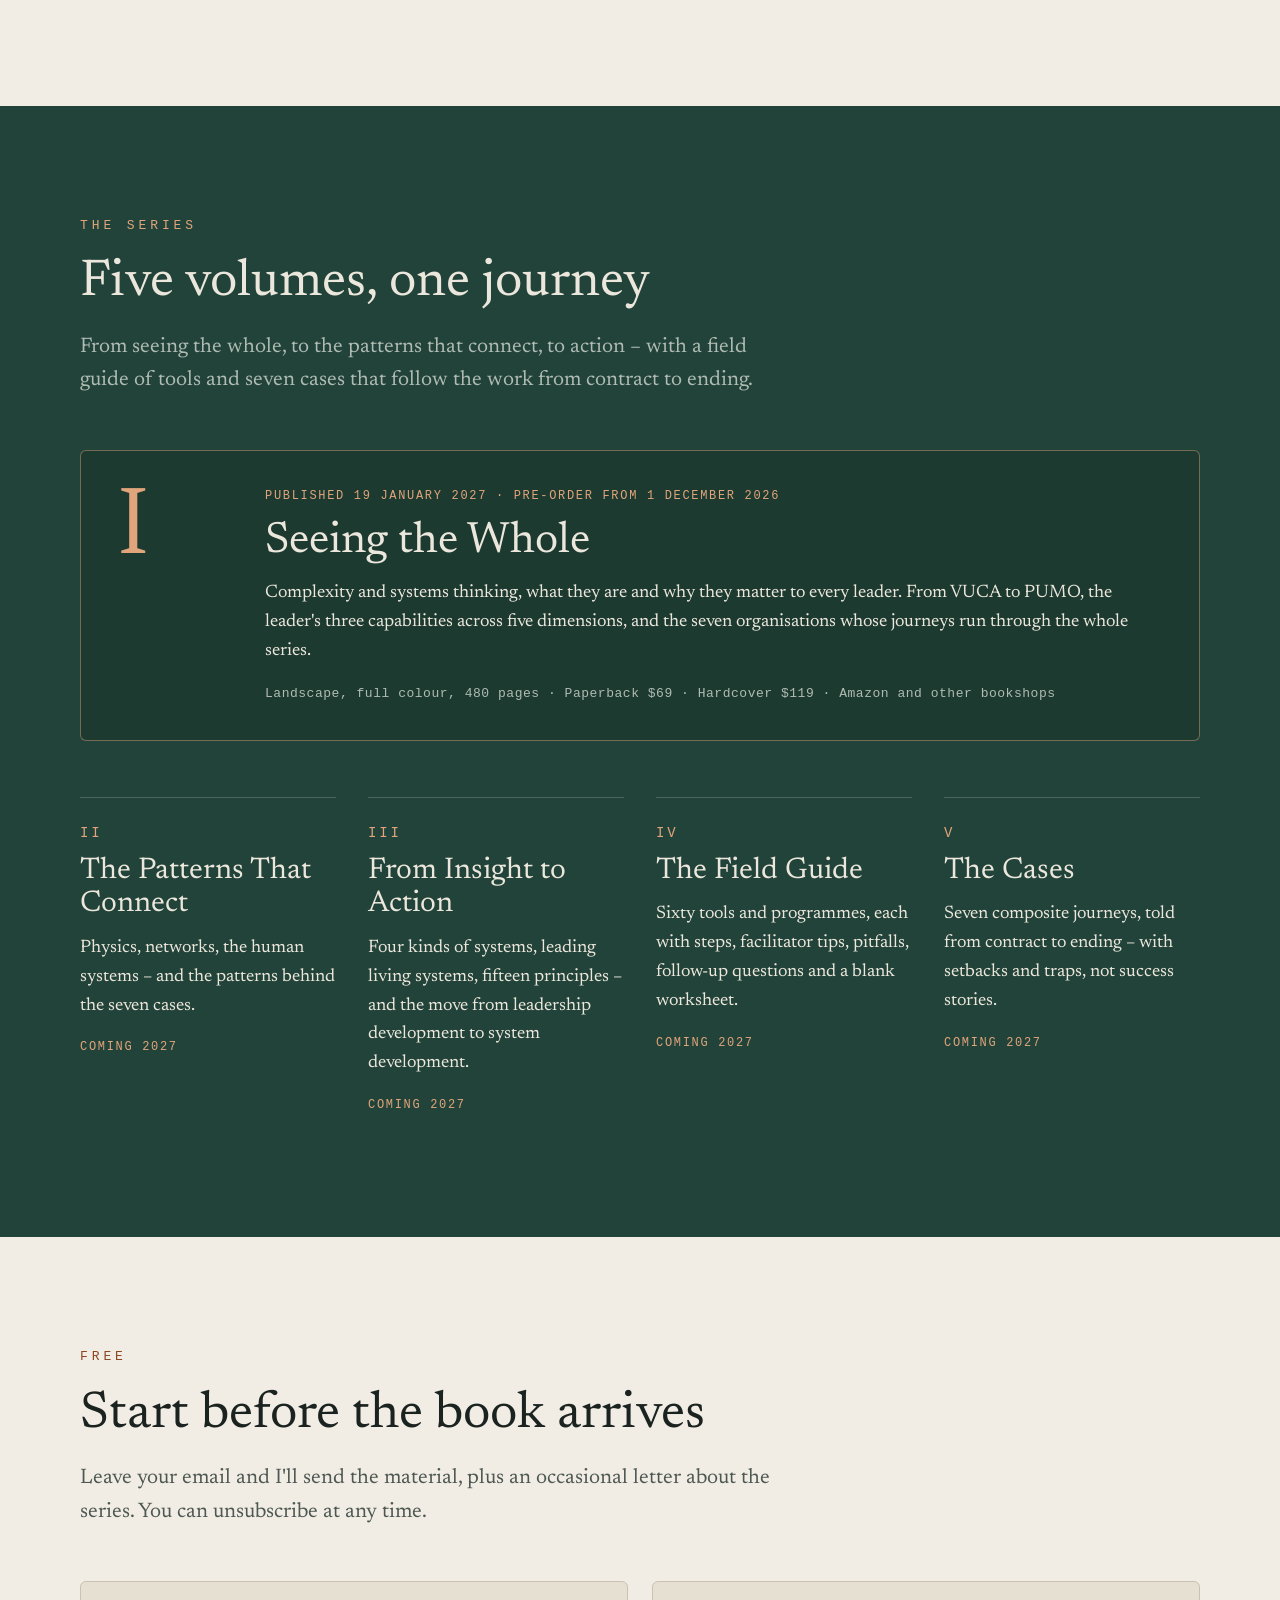
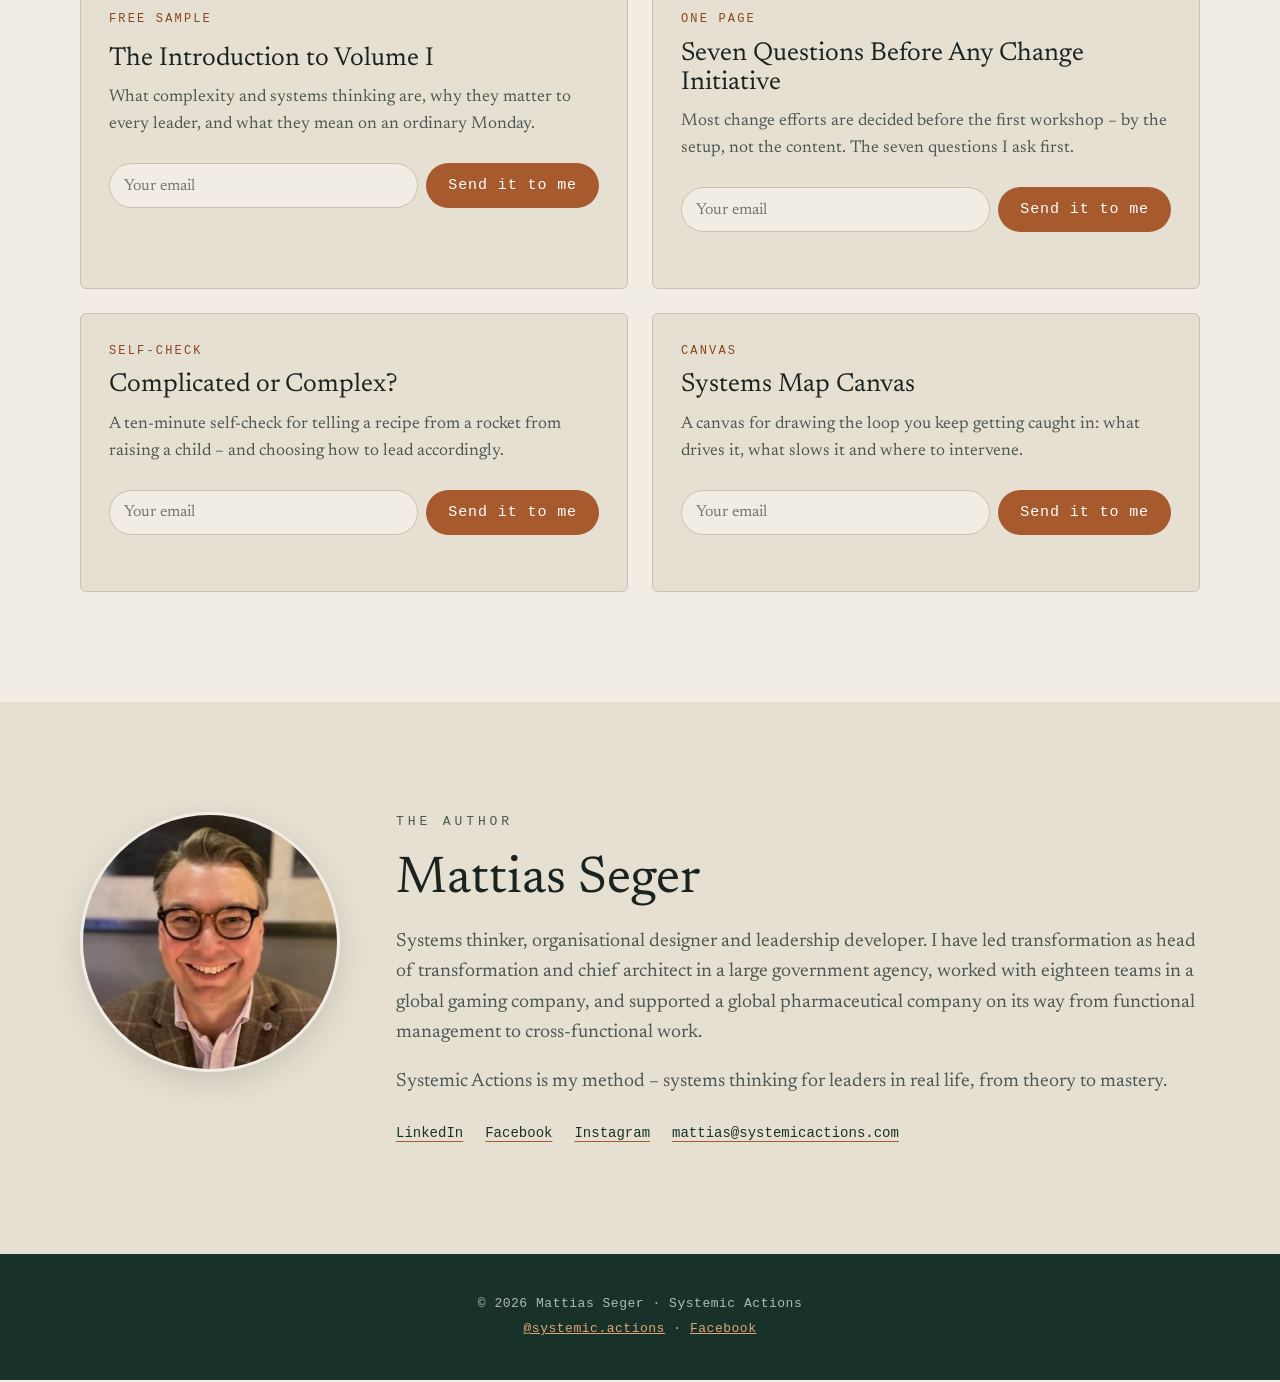
==== commit 47b71fea: "Bust the browser cache for the new sign-up script Co-Authored-By: Claude Opus 5.5 <noreply@anthropic" ====
--- a/index.html
+++ b/index.html
@@ -15,7 +15,7 @@
 <link rel="icon" href="/assets/img/apple-touch-icon.png">
 <link rel="apple-touch-icon" href="/assets/img/apple-touch-icon.png">
 <link rel="preload" href="/assets/fonts/newsreader-latin-400-normal.woff2" as="font" type="font/woff2" crossorigin>
-<link rel="stylesheet" href="/assets/site.css">
+<link rel="stylesheet" href="/assets/site.css?v=2">
 <script>
   // Pick language before first paint: ?lang= > saved choice > browser language
   (function () {
@@ -214,6 +214,6 @@
   </p>
 </footer>
 
-<script src="/assets/site.js" defer></script>
+<script src="/assets/site.js?v=2" defer></script>
 </body>
 </html>
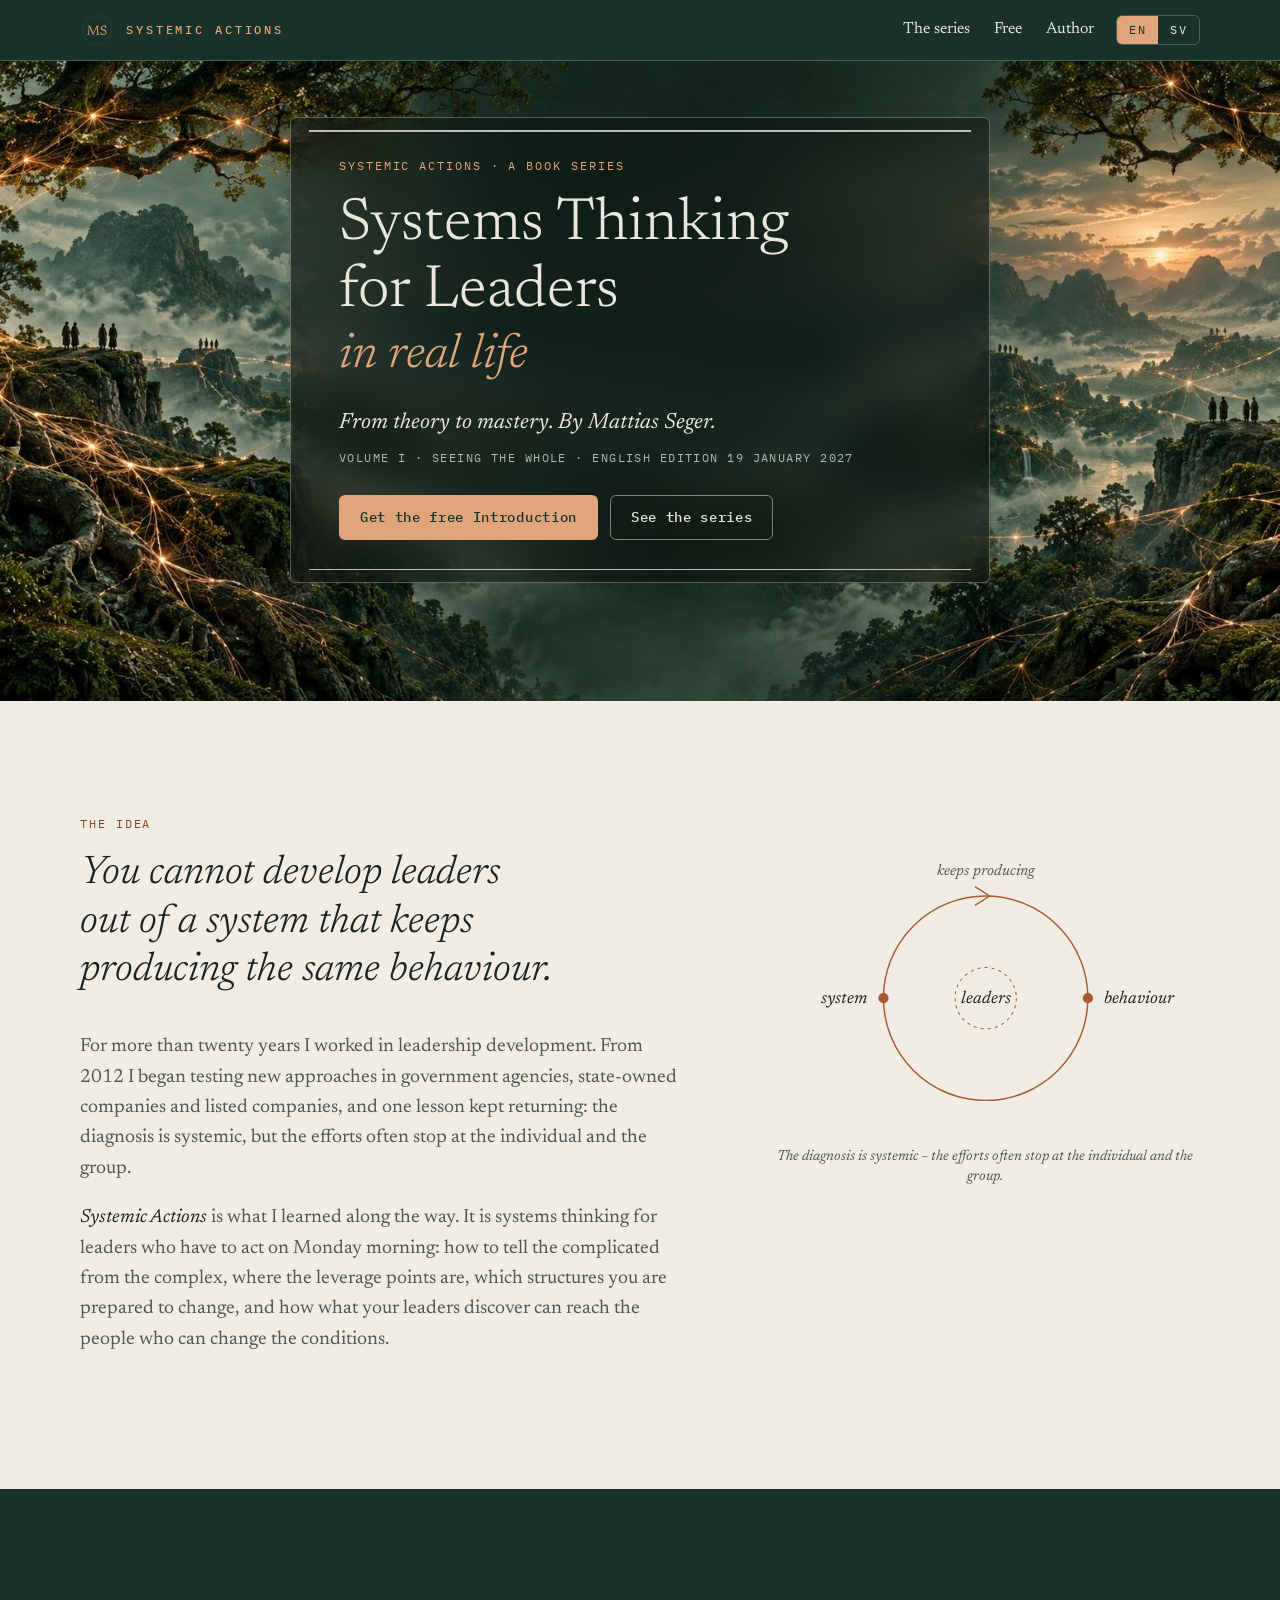
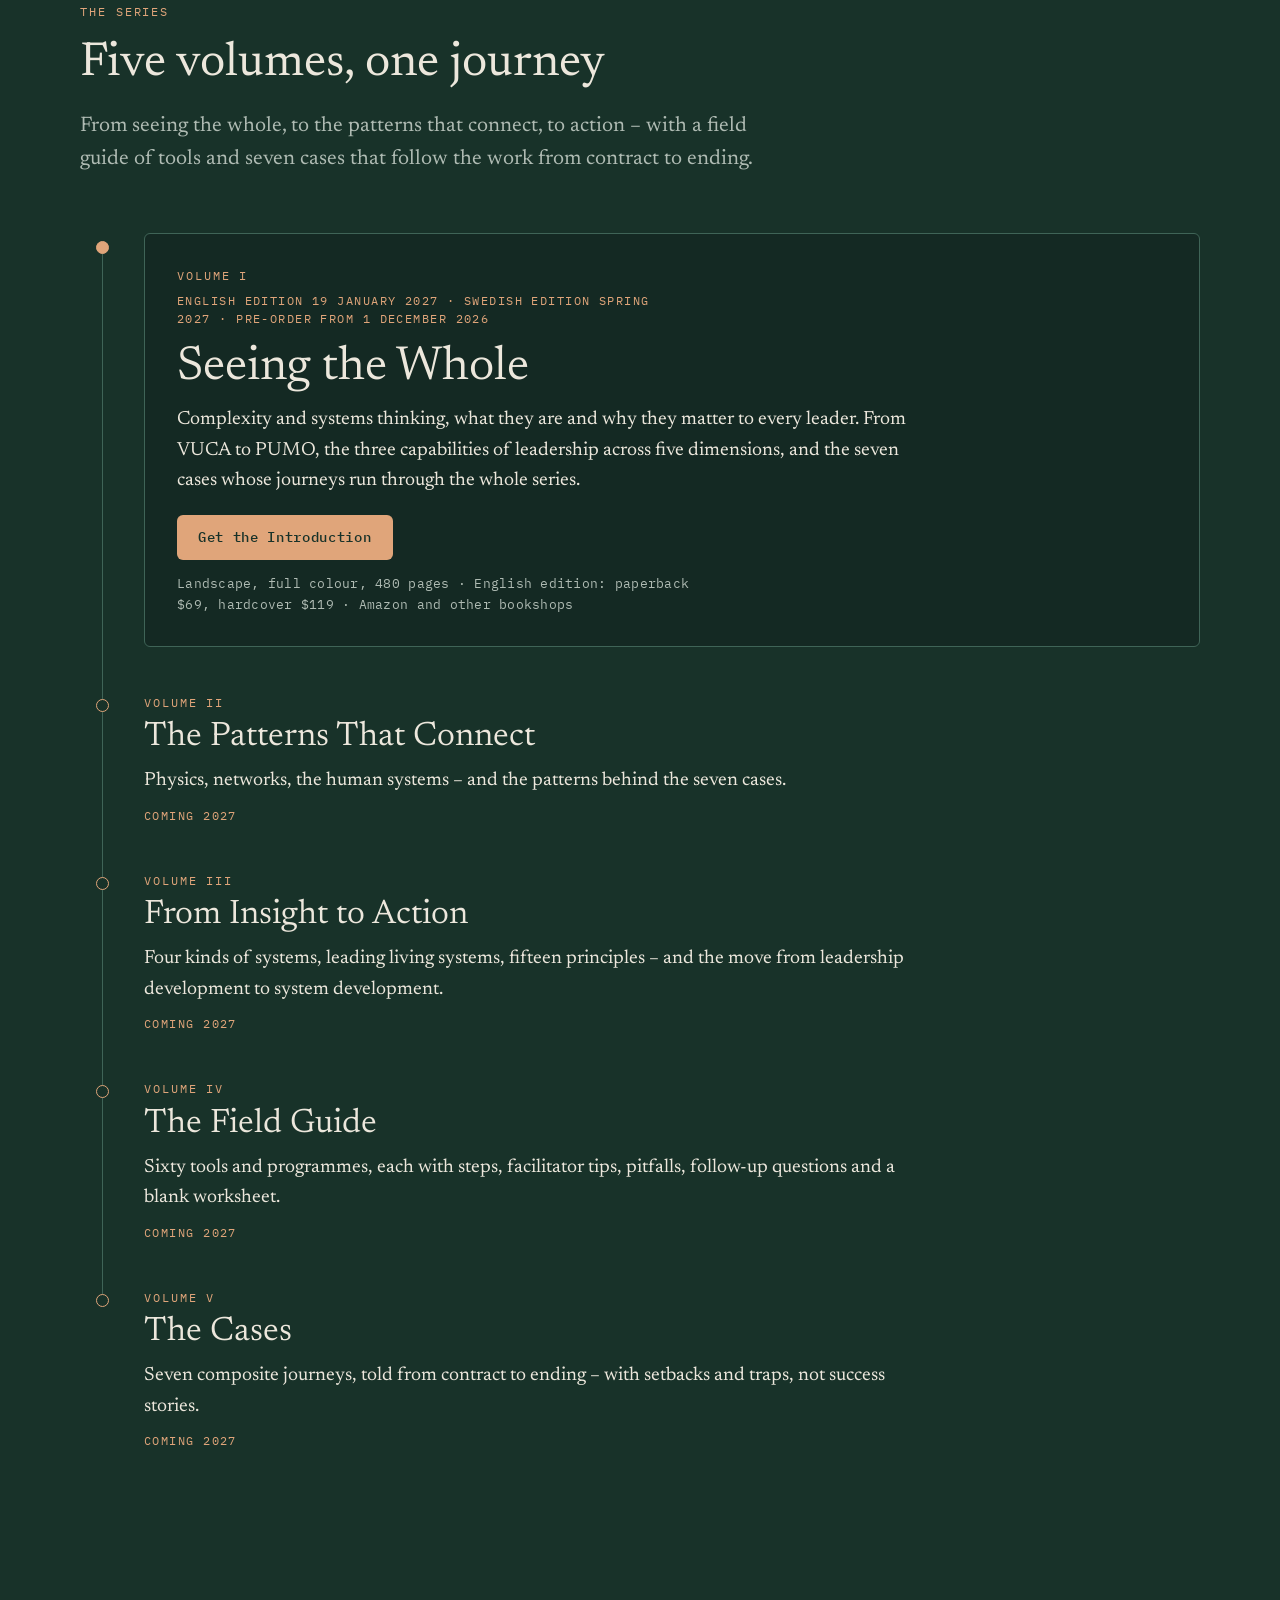
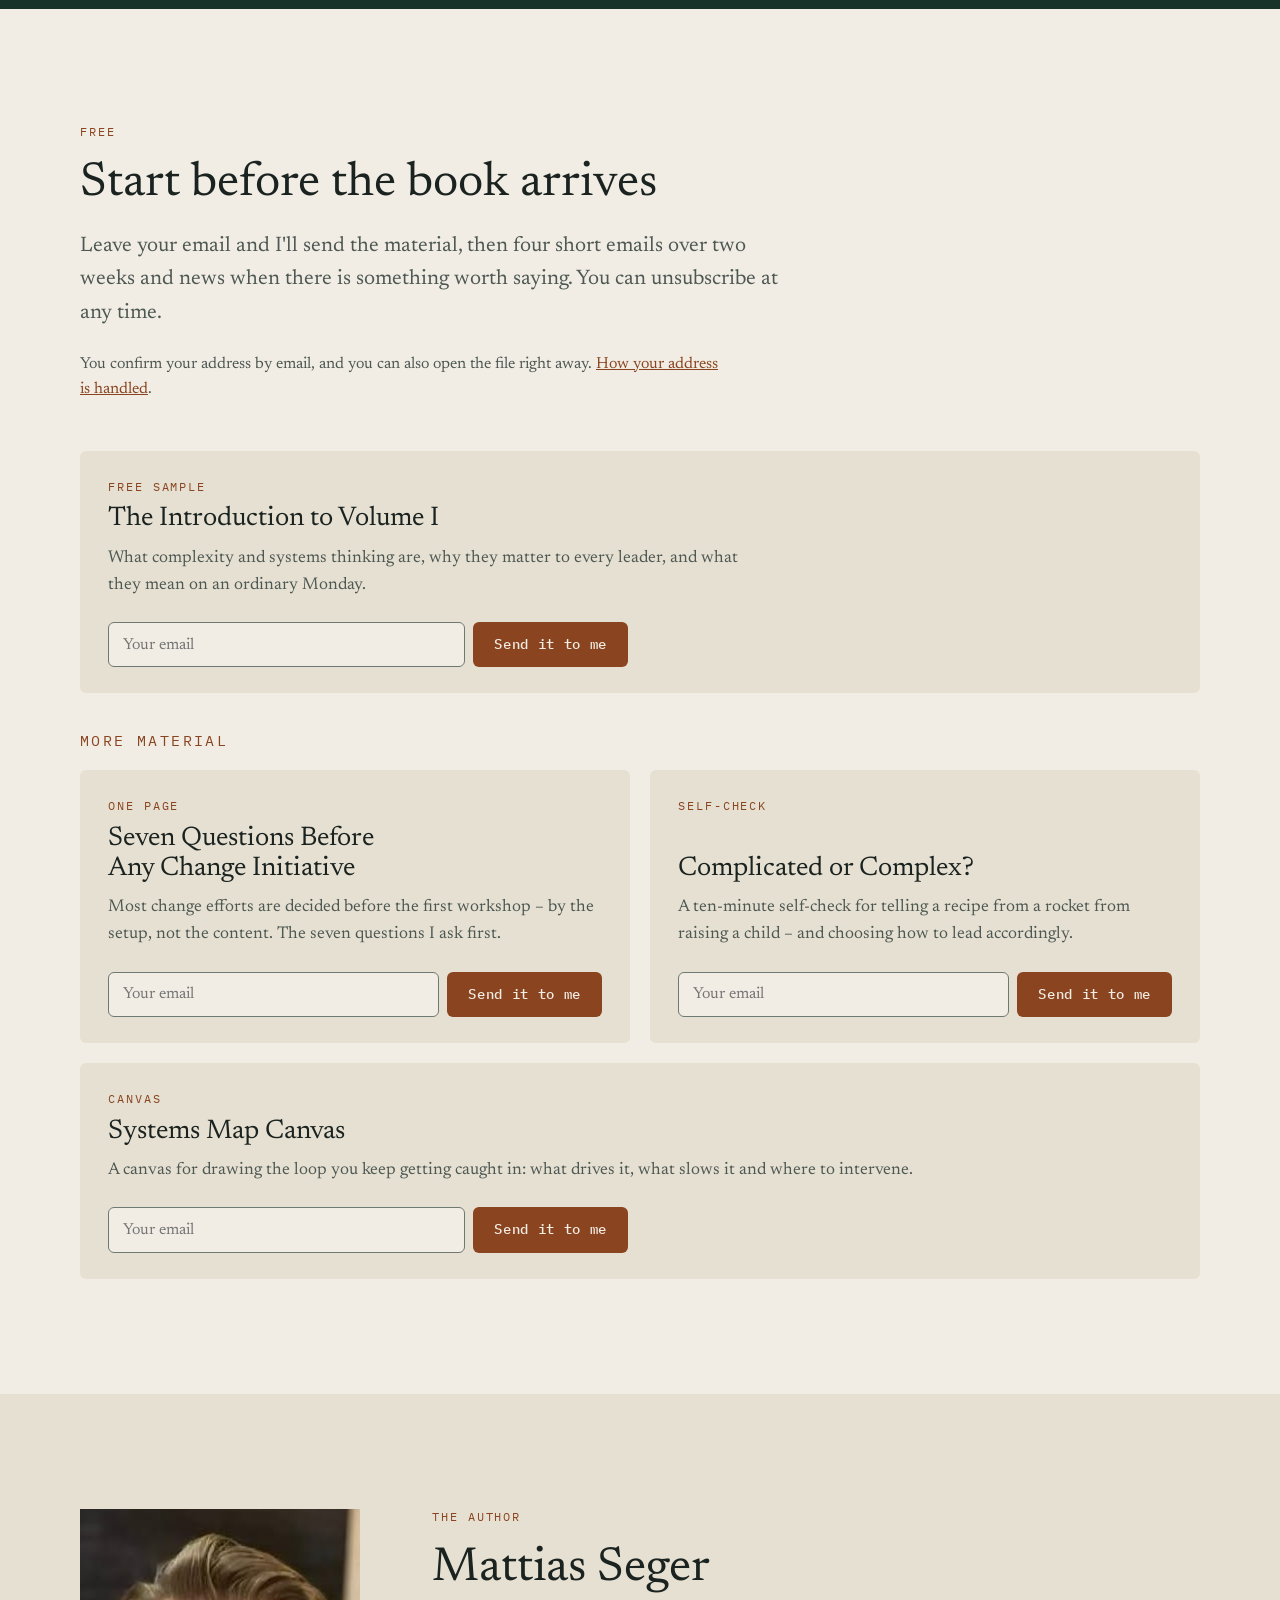
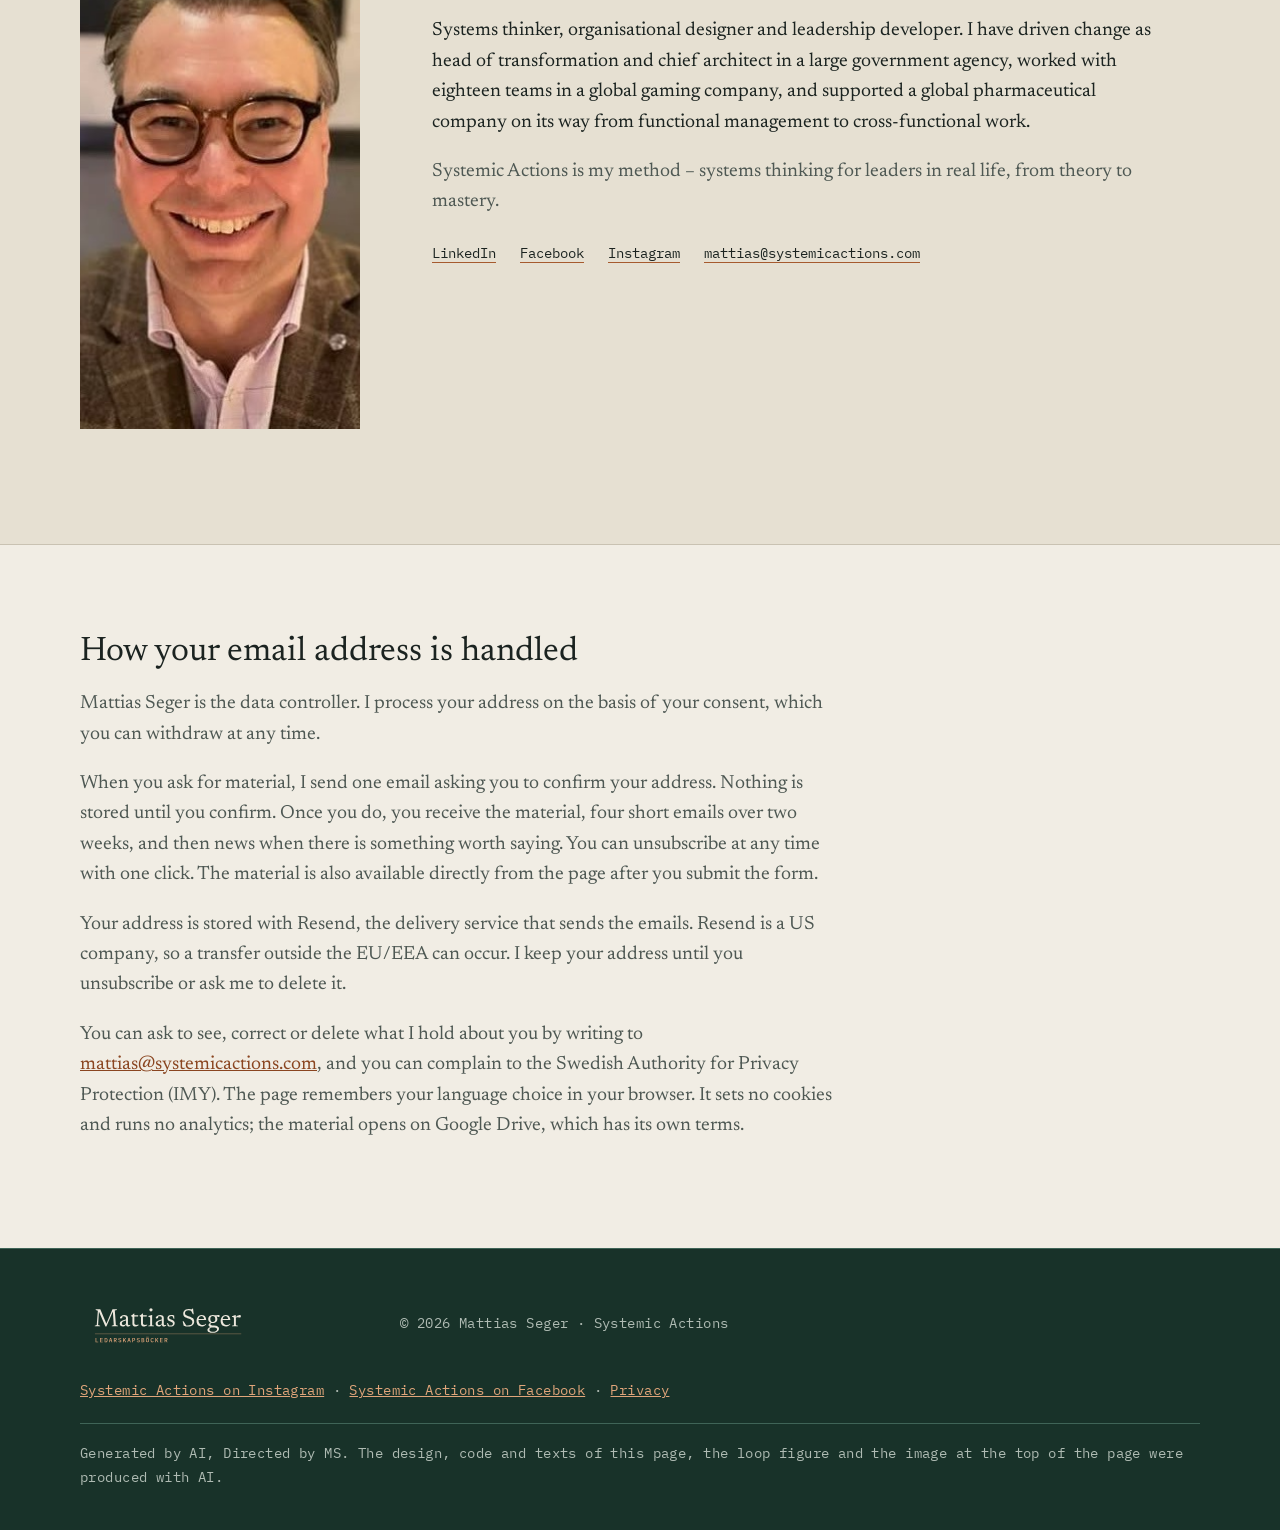
==== commit 50078520: "New start page in the Ledarskapsböcker design system Self-hosted fonts, privacy section, unified SV/" ====
--- a/index.html
+++ b/index.html
@@ -2,218 +2,602 @@
 <html lang="en" data-lang="en">
 <head>
 <meta charset="utf-8">
-<meta name="viewport" content="width=device-width, initial-scale=1">
-<title>Systemic Actions – Systems Thinking for Leaders · Mattias Seger</title>
-<meta name="description" content="Systemic Actions – Systems Thinking for Leaders, From Theory to Mastery. A book series by Mattias Seger. Volume I, Seeing the Whole, is published 19 January 2027.">
+<meta name="viewport" content="width=device-width, initial-scale=1, viewport-fit=cover">
 <link rel="canonical" href="https://systemicactions.com/">
 <meta property="og:type" content="website">
 <meta property="og:url" content="https://systemicactions.com/">
 <meta property="og:title" content="Systemic Actions – Systems Thinking for Leaders">
-<meta property="og:description" content="A book series by Mattias Seger. Volume I, Seeing the Whole, is published 19 January 2027.">
+<meta property="og:description" content="A book series by Mattias Seger. Volume I, Seeing the Whole, comes out in English on 19 January 2027.">
 <meta property="og:image" content="https://systemicactions.com/assets/img/og.jpg">
 <meta name="twitter:card" content="summary_large_image">
 <link rel="icon" href="/assets/img/apple-touch-icon.png">
 <link rel="apple-touch-icon" href="/assets/img/apple-touch-icon.png">
-<link rel="preload" href="/assets/fonts/newsreader-latin-400-normal.woff2" as="font" type="font/woff2" crossorigin>
-<link rel="stylesheet" href="/assets/site.css?v=2">
-<script>
-  // Pick language before first paint: ?lang= > saved choice > browser language
-  (function () {
-    var l = null;
-    try { l = new URLSearchParams(location.search).get('lang'); } catch (e) {}
-    if (l !== 'sv' && l !== 'en') { try { l = localStorage.getItem('sa-lang'); } catch (e) {} }
-    if (l !== 'sv' && l !== 'en') { l = /^sv\b/i.test(navigator.language || '') ? 'sv' : 'en'; }
-    document.documentElement.setAttribute('data-lang', l);
-    document.documentElement.lang = l;
-  })();
-</script>
+<title>Systemic Actions – Systems Thinking for Leaders · Mattias Seger</title>
+<meta name="description" content="Systemic Actions – systems thinking for leaders, from theory to mastery. A book series by Mattias Seger. Volume I, Seeing the Whole, comes out in English on 19 January 2027.">
+<style>
+@font-face{font-family:"Newsreader";font-style:normal;font-weight:200 800;font-display:swap;src:url(/assets/fonts/newsreader-var-normal.woff2) format("woff2")}
+@font-face{font-family:"Newsreader";font-style:italic;font-weight:200 800;font-display:swap;src:url(/assets/fonts/newsreader-var-italic.woff2) format("woff2")}
+@font-face{font-family:"IBM Plex Mono";font-style:normal;font-weight:400;font-display:swap;src:url(/assets/fonts/ibm-plex-mono-latin-400-normal.woff2) format("woff2")}
+@font-face{font-family:"IBM Plex Mono";font-style:normal;font-weight:500;font-display:swap;src:url(/assets/fonts/ibm-plex-mono-latin-500-normal.woff2) format("woff2")}
+/* Layout: a quiet book-like page. One photographic moment (the hero, text only on the glass plate),
+   then paper, forest and copper line. Tokens follow the design system "Mattias Seger · Ledarskapsböcker":
+   papper (light) and skog (dark). */
+:root {
+  --bg: #F1EDE4;          /* lb-paper */
+  --bg2: #E6E0D2;         /* lb-paper2 */
+  --ink: #1B2320;         /* lb-ink */
+  --soft: #4E5853;        /* lb-soft */
+  --hair: #C9C2B2;        /* lb-hair */
+  --copper: #8A4520;      /* lb-copperD: copper text on paper */
+  --copper-line: #A65A2E; /* lb-copper: illustration line */
+  --btn-bg: #8A4520;
+  --btn-fg: #F1EDE4;
+  --field: #F1EDE4;
+  --field-line: #6F7973;  /* input border, 3.4:1 on paper2 */
+  --band-bg: #183229;     /* lb-forest */
+  --band-ink: #ECE7DC;    /* lb-onF */
+  --band-soft: #AFBBB3;   /* lb-onFs */
+  --band-line: #3F6457;   /* lb-lineF */
+  --band-copper: #E0A57A; /* lb-copperL */
+  --forest: #183229;
+  --glass: rgba(12, 20, 18, .55);
+  --glass-line: #ECE7DC;
+  --serif: "Newsreader", "Iowan Old Style", Georgia, serif;
+  --mono: "IBM Plex Mono", Menlo, Consolas, monospace;
+  --wrap: 1120px;
+  --radius: 6px;           /* lb-radie-ruta */
+}
+@media (prefers-color-scheme: dark) {
+  :root:not([data-theme="light"]) {
+    --bg: #183229; --bg2: #22433A; --ink: #ECE7DC; --soft: #AFBBB3; --hair: #3F6457;
+    --copper: #E0A57A; --copper-line: #E0A57A; --btn-bg: #E0A57A; --btn-fg: #183229; --field: #183229; --field-line: #7FA192;
+    --band-bg: #22433A; --band-line: #5F8576; color-scheme: dark;
+  }
+}
+:root[data-theme="dark"] {
+  --bg: #183229; --bg2: #22433A; --ink: #ECE7DC; --soft: #AFBBB3; --hair: #3F6457;
+  --copper: #E0A57A; --copper-line: #E0A57A; --btn-bg: #E0A57A; --btn-fg: #183229; --field: #183229; --field-line: #7FA192;
+  --band-bg: #22433A; --band-line: #5F8576; color-scheme: dark;
+}
+
+* { box-sizing: border-box; }
+html { scroll-behavior: smooth; }
+body {
+  margin: 0; background: var(--bg); color: var(--ink);
+  font-family: var(--serif); font-size: 19px; line-height: 1.6;
+  font-optical-sizing: auto; -webkit-font-smoothing: antialiased;
+}
+body::before { content: ""; position: fixed; inset: 0 0 auto; height: env(safe-area-inset-top, 0px); background: var(--forest); z-index: 30; }
+img { display: block; max-width: 100%; }
+a { color: inherit; }
+h1, h2, h3 { margin: 0; font-weight: 330; line-height: 1.12; text-wrap: balance; }
+p { margin: 0 0 1em; }
+:focus-visible { outline: 2px solid var(--copper-line); outline-offset: 3px; }
+.band :focus-visible, .nav :focus-visible, .plate :focus-visible, .footer :focus-visible { outline-color: var(--band-copper); }
+
+/* language: only the active language is shown */
+html[data-lang="en"] [lang="sv"], html[data-lang="sv"] [lang="en"] { display: none !important; }
+
+.wrap {
+  max-width: calc(var(--wrap) + 32px); margin-inline: auto;
+  padding-left: max(16px, env(safe-area-inset-left, 0px)); padding-right: max(16px, env(safe-area-inset-right, 0px));
+}
+.skip { position: absolute; left: -9999px; top: 8px; background: var(--forest); color: var(--band-ink); padding: 8px 14px; z-index: 40; border-radius: var(--radius); }
+.skip:focus { left: 16px; }
+
+.kicker { font: 400 12px/1.3 var(--mono); letter-spacing: .16em; text-transform: uppercase; color: var(--copper); margin: 0 0 18px; }
+
+/* NAV */
+.nav { position: sticky; top: env(safe-area-inset-top, 0px); z-index: 20; background: var(--forest); color: var(--band-ink); border-bottom: 1px solid var(--band-line); }
+.nav .wrap { display: flex; align-items: center; gap: 22px; min-height: 60px; }
+.brand { display: flex; align-items: center; gap: 12px; text-decoration: none; }
+.brand img { width: 34px; height: 34px; }
+.brand span { font: 500 12px/1 var(--mono); letter-spacing: .24em; text-transform: uppercase; color: var(--band-copper); }
+.nav-links { display: flex; gap: 24px; margin-left: auto; }
+.nav-links a { text-decoration: none; font-size: 16px; color: var(--band-ink); }
+.nav-links a:hover { color: var(--band-copper); }
+.lang { display: flex; border: 1px solid var(--band-line); border-radius: var(--radius); overflow: hidden; }
+.lang button { font: 400 12px/1 var(--mono); letter-spacing: .12em; background: none; border: 0; color: var(--band-ink); padding: 8px 12px; cursor: pointer; }
+.lang button[aria-pressed="true"] { background: var(--band-copper); color: var(--forest); }
+
+/* HERO: LbFyrfargsbild-style image, text only on the glass plate (LbVersband) */
+.hero { position: relative; background: var(--forest); min-height: clamp(560px, 50vw, 720px); display: grid; grid-template-columns: minmax(0, 1fr); align-items: start; }
+.hero > img { position: absolute; inset: 0; width: 100%; height: 100%; object-fit: cover; object-position: 50% 45%; }
+.hero .wrap { position: relative; width: 100%; padding-block: clamp(32px, 5vw, 56px); display: flex; justify-content: center; }
+.plate {
+  position: relative; width: min(700px, 100%); padding: 40px 48px 42px;
+  background: var(--glass); border: 1px solid rgba(225, 214, 196, .35); border-radius: var(--radius);
+  -webkit-backdrop-filter: blur(20px); backdrop-filter: blur(20px); color: var(--band-ink);
+}
+@supports not ((backdrop-filter: blur(1px)) or (-webkit-backdrop-filter: blur(1px))) { .plate { background: rgba(12, 20, 18, .84); } }
+.plate::before, .plate::after { content: ""; position: absolute; left: 18px; right: 18px; height: 1.5px; background: var(--glass-line); opacity: .8; }
+.plate::before { top: 12px; } .plate::after { bottom: 12px; }
+.plate .kicker { color: var(--band-copper); }
+.plate h1 { font-size: clamp(38px, 5.2vw, 60px); }
+.plate h1 em { display: block; font-style: italic; color: var(--band-copper); font-size: .8em; margin-top: 4px; }
+.plate .sub { font-size: clamp(19px, 2vw, 22px); font-style: italic; margin: 22px 0 8px; }
+.plate .date { font: 400 12px/1.5 var(--mono); letter-spacing: .12em; text-transform: uppercase; color: var(--band-soft); margin: 0; }
+.cta { display: flex; flex-wrap: wrap; gap: 12px; margin-top: 28px; }
+.btn { display: inline-block; font: 500 13.5px/1 var(--mono); letter-spacing: .05em; text-decoration: none; padding: 15px 20px; border-radius: var(--radius); border: 1px solid transparent; cursor: pointer; }
+.btn-primary { background: var(--band-copper); color: var(--forest); }
+.btn-primary:hover { filter: brightness(1.1); }
+.btn-ghost { border-color: rgba(236, 231, 220, .5); color: var(--band-ink); }
+.btn-ghost:hover { border-color: var(--band-ink); }
+
+section, .freebie { scroll-margin-top: 84px; }
+.sec { padding-block: clamp(72px, 9vw, 120px); }
+h2 { font-size: clamp(32px, 4.2vw, 48px); font-weight: 400; }
+.lead { font-size: 21px; color: var(--soft); max-width: 40em; }
+
+/* IDEA */
+.idea .grid { display: grid; grid-template-columns: minmax(0, 7fr) minmax(0, 5fr); gap: 24px clamp(40px, 7vw, 96px); align-items: start; }
+.idea blockquote { margin: 0 0 36px; font-size: clamp(28px, 3.4vw, 40px); line-height: 1.22; font-style: italic; font-weight: 340; text-wrap: balance; }
+.idea .text p { color: var(--soft); max-width: 36em; }
+.idea .text em { color: var(--ink); }
+.fig { margin: 0; }
+.fig svg { width: 100%; height: auto; overflow: visible; }
+.fig figcaption { font-style: italic; font-size: 14.5px; line-height: 1.4; color: var(--soft); margin-top: 10px; text-align: center; }
+.fig .ln { fill: none; stroke: var(--copper-line); stroke-width: 1; }
+.fig .ln-b { fill: none; stroke: var(--copper-line); stroke-width: 1.4; stroke-linecap: round; stroke-linejoin: round; }
+.fig .nd { fill: var(--copper-line); }
+.fig .lb { font: italic 400 17px var(--serif); fill: var(--ink); }
+.fig .lb-s { font: italic 400 15px var(--serif); fill: var(--soft); }
+
+/* SERIES (dark band) */
+.band { background: var(--band-bg); color: var(--band-ink); }
+.band .kicker { color: var(--band-copper); }
+.band .lead { color: var(--band-soft); }
+.series .head { max-width: 720px; margin-bottom: 56px; }
+.route { list-style: none; margin: 0; padding: 0; }
+.vol { display: grid; grid-template-columns: 44px minmax(0, 1fr); column-gap: 20px; }
+.vol .rail { position: relative; display: flex; justify-content: center; }
+.vol .rail::before { content: ""; position: absolute; top: 14px; bottom: -14px; left: 50%; width: 1px; background: var(--band-line); }
+.vol:last-child .rail::before { display: none; }
+.vol .dot { position: relative; margin-top: 8px; width: 13px; height: 13px; border-radius: 50%; border: 1.4px solid var(--band-copper); background: var(--band-bg); }
+.vol.on .dot { background: var(--band-copper); }
+.vol .body { padding-bottom: 44px; }
+.vol .no { font: 400 12px/1.3 var(--mono); letter-spacing: .16em; text-transform: uppercase; color: var(--band-copper); margin: 4px 0 8px; }
+.vol h3 { font-size: clamp(26px, 3vw, 34px); font-weight: 380; margin-bottom: 10px; }
+.vol p { color: var(--band-ink); max-width: 40em; margin-bottom: 10px; }
+.vol .state { font: 400 12px/1.5 var(--mono); letter-spacing: .12em; text-transform: uppercase; color: var(--band-copper); margin: 0; }
+.vol.on .body { background: rgba(12, 20, 18, .28); border: 1px solid var(--band-line); border-radius: var(--radius); padding: 30px 32px; margin-bottom: 44px; }
+.vol.on h3 { font-size: clamp(34px, 4.4vw, 48px); }
+.vol.on .spec { font: 400 13px/1.6 var(--mono); letter-spacing: .02em; color: var(--band-soft); margin: 14px 0 0; }
+.vol.on .state { margin-bottom: 14px; }
+.vol .act { margin: 18px 0 0; }
+
+/* FREE */
+.free .head { max-width: 720px; margin-bottom: 48px; }
+.free-grid { display: grid; grid-template-columns: repeat(2, minmax(0, 1fr)); gap: 20px; }
+.free-grid .featured, .free-grid .more { grid-column: 1 / -1; }
+.free-grid .featured p { max-width: 38em; }
+.free-grid.rest-odd .freebie:last-child { grid-column: 1 / -1; }
+.free-grid .more { font-size: 15px; font-weight: 400; font-family: var(--mono); letter-spacing: .16em; text-transform: uppercase; color: var(--copper); margin-top: 20px; }
+.free .note { font-size: 16px; color: var(--soft); max-width: 40em; margin: 18px 0 0; }
+.free .note a, .priv a { color: var(--copper); }
+.priv { padding-block: clamp(56px, 7vw, 88px); border-top: 1px solid var(--hair); }
+.priv h2 { font-size: clamp(26px, 3vw, 34px); margin-bottom: 18px; }
+.priv p { color: var(--soft); max-width: 40em; }
+.freebie { display: flex; flex-direction: column; min-width: 0; background: var(--bg2); border-radius: var(--radius); padding: 28px 28px 26px; }
+.freebie .tag { font: 400 12px/1.3 var(--mono); letter-spacing: .16em; text-transform: uppercase; color: var(--copper); margin: 0 0 10px; }
+.freebie h3 { font-size: 27px; font-weight: 400; margin-bottom: 10px; }
+.freebie p { color: var(--soft); font-size: 17px; flex: 1; }
+.freebie form { display: flex; flex-wrap: wrap; gap: 8px; margin-top: 6px; max-width: 520px; }
+.freebie input[type=email] { flex: 1 1 190px; min-width: 0; font: 400 16px var(--serif); padding: 13px 14px; border: 1px solid var(--field-line); border-radius: var(--radius); background: var(--field); color: var(--ink); }
+.freebie .btn-primary { background: var(--btn-bg); color: var(--btn-fg); }
+.freebie .btn-primary:hover { filter: brightness(1.12); }
+.freebie .btn[disabled] { opacity: .6; cursor: default; }
+.freebie .msg { font-size: 16px; margin: 12px 0 0; color: var(--ink); }
+.freebie .msg:empty { display: none; }
+.freebie .msg a { color: var(--copper); }
+.hp { position: absolute; left: -9999px; }
+.sr { position: absolute; width: 1px; height: 1px; overflow: hidden; clip: rect(0 0 0 0); white-space: nowrap; }
+
+/* AUTHOR */
+.author { background: var(--bg2); }
+.author .grid { display: grid; grid-template-columns: minmax(0, 280px) minmax(0, 1fr); gap: clamp(32px, 6vw, 72px); align-items: start; }
+.author-photo { width: 100%; max-width: 280px; aspect-ratio: 1; object-fit: cover; }
+.author h2 { margin-bottom: 20px; }
+.author .bio p { color: var(--soft); max-width: 38em; }
+.author .bio p:first-child { color: var(--ink); }
+.links { list-style: none; padding: 0; margin: 26px 0 0; display: flex; flex-wrap: wrap; gap: 10px 24px; font: 400 14px/1.4 var(--mono); }
+.links a { text-decoration-color: var(--copper-line); text-underline-offset: 4px; }
+
+/* FOOTER */
+.footer { background: var(--forest); border-top: 1px solid var(--band-line); color: var(--band-soft); padding-block: 40px; font: 400 14px/1.7 var(--mono); letter-spacing: .03em; }
+.footer .wrap { display: flex; flex-wrap: wrap; gap: 20px 40px; align-items: center; }
+.footer .wordmark { width: 280px; max-width: 100%; height: auto; }
+.footer p { margin: 0; }
+.footer a { color: var(--band-copper); }
+.footer .ai { flex-basis: 100%; border-top: 1px solid var(--band-line); padding-top: 18px; }
+
+@media (max-width: 900px) {
+  body { font-size: 18px; }
+  .idea .grid, .author .grid { grid-template-columns: minmax(0, 1fr); }
+  .fig { max-width: 420px; }
+  .author-photo { max-width: 200px; }
+  .free-grid { grid-template-columns: minmax(0, 1fr); }
+}
+@media (max-width: 680px) {
+  .nav .wrap { gap: 12px; }
+  .brand span { display: none; }
+  .nav-links { gap: 0; }
+  .nav-links a:not([href="#free"]) { display: none; }
+  .nav-links a { font-size: 15px; }
+  .hero { min-height: 0; }
+  .hero > img { position: relative; height: 260px; }
+  .hero .wrap { margin-top: -88px; padding-block: 0 32px; }
+  .plate { padding: 32px 24px 34px; background: rgba(12, 20, 18, .82); }
+  .vol { grid-template-columns: 28px minmax(0, 1fr); column-gap: 12px; }
+  .vol.on .body { padding: 22px 20px; }
+  .freebie { padding: 22px 20px; }
+}
+@media (prefers-reduced-motion: reduce) { html { scroll-behavior: auto; } }
+</style>
 </head>
 <body>
 
+
+<script>
+/* choose language before first paint: saved choice, else browser language */
+(function () {
+  var l = null, q = null;
+  try { q = (/[?&]lang=(sv|en)\b/.exec(location.search) || [])[1] || null; } catch (e) {}
+  try { l = q || localStorage.getItem('sa-lang'); } catch (e) { l = q; }
+  if (l !== 'sv' && l !== 'en') l = /^sv/i.test(navigator.language || '') ? 'sv' : 'en';
+  document.documentElement.setAttribute('data-lang', l);
+  document.documentElement.lang = l;
+})();
+</script>
+
+<a class="skip" href="#main"><span lang="en">Skip to content</span><span lang="sv">Hoppa till innehållet</span></a>
+
 <header class="nav">
-  <a class="brand" href="#top" aria-label="Systemic Actions">
-    <span class="brand-mark">SA</span>
-    <span class="brand-name">Systemic Actions</span>
-  </a>
-  <nav class="nav-links" aria-label="Main">
-    <a href="#series"><span lang="en">The series</span><span lang="sv">Serien</span></a>
-    <a href="#free"><span lang="en">Free</span><span lang="sv">Gratis</span></a>
-    <a href="#author"><span lang="en">Author</span><span lang="sv">Författaren</span></a>
-  </nav>
-  <div class="lang-switch" role="group" aria-label="Language / Språk">
-    <button type="button" data-set-lang="en" aria-label="English">EN</button>
-    <button type="button" data-set-lang="sv" aria-label="Svenska">SV</button>
+  <div class="wrap">
+    <a class="brand" href="#top" aria-label="Systemic Actions">
+      <img src="assets/logos/ledarskap-monogram.svg" alt="" width="34" height="34">
+      <span>Systemic Actions</span>
+    </a>
+    <nav class="nav-links" aria-label="Main">
+      <a href="#series"><span lang="en">The series</span><span lang="sv">Serien</span></a>
+      <a href="#free"><span lang="en">Free</span><span lang="sv">Gratis</span></a>
+      <a href="#author"><span lang="en">Author</span><span lang="sv">Författaren</span></a>
+    </nav>
+    <div class="lang" role="group" aria-label="Language / Språk">
+      <button type="button" data-set-lang="en" aria-pressed="false">EN</button>
+      <button type="button" data-set-lang="sv" aria-pressed="false">SV</button>
+    </div>
   </div>
 </header>
 
-<main id="top">
-
-  <!-- HERO -->
-  <section class="hero">
-    <picture>
-      <source media="(max-width: 900px)" srcset="/assets/img/hero-1200.jpg">
-      <img class="hero-bg" src="/assets/img/hero.jpg" alt="" fetchpriority="high">
-    </picture>
-    <div class="hero-inner">
-      <p class="kicker">SYSTEMIC ACTIONS</p>
-      <h1>
-        <span lang="en">Systems Thinking for Leaders</span>
-        <span lang="sv">Systemtänkande för ledare</span>
-        <em><span lang="en">in real life</span><span lang="sv">i verkligheten</span></em>
-      </h1>
-      <p class="hero-sub">
-        <span lang="en">From theory to mastery. A book series by Mattias Seger.</span>
-        <span lang="sv">Från teori till mästerskap. En bokserie av Mattias Seger.</span>
-      </p>
-      <p class="hero-date">
-        <span lang="en">Volume I · Seeing the Whole · 19 January 2027</span>
-        <span lang="sv">Band I på engelska 19 januari 2027 · på svenska våren 2027</span>
-      </p>
-      <div class="hero-cta">
-        <a class="btn btn-primary" href="#free">
-          <span lang="en">Read the Introduction free</span>
-          <span lang="sv">Läs inledningen gratis</span>
-        </a>
-        <a class="btn btn-ghost" href="#series">
-          <span lang="en">See the series</span>
-          <span lang="sv">Se serien</span>
-        </a>
+<main id="main">
+  <section class="hero" id="top">
+    <img id="hero-img" fetchpriority="high" src="assets/img/hero.jpg" width="2033" height="774" alt=""
+         data-alt-en="Two ancient trees frame a misty valley. Glowing copper threads link small groups of people standing on distant ridges."
+         data-alt-sv="Två gamla träd ramar in en dimmig dal. Glödande kopparådror binder ihop små grupper av människor på avlägsna åsar.">
+    <div class="wrap">
+      <div class="plate">
+        <p class="kicker"><span lang="en">Systemic Actions · A book series</span><span lang="sv">Systemic Actions · En bokserie</span></p>
+        <h1>
+          <span lang="en">Systems Thinking for Leaders<em>in real life</em></span>
+          <span lang="sv">Systemtänkande för ledare<em>i verkligheten</em></span>
+        </h1>
+        <p class="sub">
+          <span lang="en">From theory to mastery. By Mattias Seger.</span>
+          <span lang="sv">Från teori till mästerskap. Av Mattias Seger.</span>
+        </p>
+        <p class="date">
+          <span lang="en">Volume I · Seeing the Whole · English edition 19 January 2027</span>
+          <span lang="sv">Band I · Att se helheten · engelska utgåvan 19 januari 2027</span>
+        </p>
+        <div class="cta">
+          <a class="btn btn-primary" href="#intro"><span lang="en">Get the free Introduction</span><span lang="sv">Få inledningen gratis</span></a>
+          <a class="btn btn-ghost" href="#series"><span lang="en">See the series</span><span lang="sv">Se serien</span></a>
+        </div>
       </div>
     </div>
   </section>
 
-  <!-- THE IDEA -->
-  <section class="idea">
-    <div class="idea-text">
-      <p class="label"><span lang="en">The idea</span><span lang="sv">Tanken</span></p>
-      <blockquote>
-        <span lang="en">You cannot develop leaders out of a system that keeps producing the same behaviour.</span>
-        <span lang="sv">Man kan inte utveckla ledare ur ett system som fortsätter att skapa samma beteenden.</span>
-      </blockquote>
+  <section class="idea sec" id="idea">
+    <div class="wrap">
+      <p class="kicker" aria-hidden="true"><span lang="en">The idea</span><span lang="sv">Tanken</span></p>
+      <h2 class="sr"><span lang="en">The idea</span><span lang="sv">Tanken</span></h2>
+      <div class="grid">
+        <div>
+          <blockquote>
+            <span lang="en">You cannot develop leaders out of a system that keeps producing the same behaviour.</span>
+            <span lang="sv">Man kan inte utveckla ledare ur ett system som fortsätter att skapa samma beteenden.</span>
+          </blockquote>
+          <div class="text">
+            <div lang="en">
+              <p>For more than twenty years I worked in leadership development. From 2012 I began testing new approaches in government agencies, state-owned companies and listed companies, and one lesson kept returning: the diagnosis is systemic, but the efforts often stop at the individual and the group.</p>
+              <p><em>Systemic Actions</em> is what I learned along the way. It is systems thinking for leaders who have to act on Monday morning: how to tell the complicated from the complex, where the leverage points are, which structures you are prepared to change, and how what your leaders discover can reach the people who can change the conditions.</p>
+            </div>
+            <div lang="sv">
+              <p>I mer än tjugo år arbetade jag med ledarutveckling. Från 2012 började jag pröva nya grepp i myndigheter, statliga bolag och börsnoterade bolag, och en lärdom kom tillbaka gång på gång: diagnosen är systemisk, men insatserna stannar ofta på individ- och gruppnivå.</p>
+              <p><em>Systemic Actions</em> är det jag lärde mig på vägen. Det är systemtänkande för ledare som ska agera på måndag morgon: hur du skiljer det komplicerade från det komplexa, var hävstängerna finns, vilka strukturer du är beredd att ändra och hur det dina ledare upptäcker kan nå dem som kan ändra förutsättningarna.</p>
+            </div>
+          </div>
+        </div>
+        <figure class="fig">
+          <svg id="loop-fig" viewBox="0 30 420 270" role="img" aria-label="" data-label-en="A feedback loop: the system keeps producing the behaviour, and the leaders sit inside the loop." data-label-sv="En återkopplingsslinga: systemet fortsätter att skapa beteendet, och ledarna befinner sig inne i slingan.">
+            <path class="ln-b" d="M110 175 A100 100 0 0 1 310 175"/>
+            <path class="ln-b" d="M310 175 A100 100 0 0 1 110 175"/>
+            <path class="ln-b" d="M200 66 L214 75 L200 84"/>
+            <circle class="ln" cx="210" cy="175" r="30" stroke-dasharray="3 4"/>
+            <circle class="nd" cx="110" cy="175" r="5"/>
+            <circle class="nd" cx="310" cy="175" r="5"/>
+            <text class="lb" x="210" y="180" text-anchor="middle"><tspan lang="en">leaders</tspan><tspan lang="sv">ledarna</tspan></text>
+            <text class="lb" x="94" y="180" text-anchor="end"><tspan lang="en">system</tspan><tspan lang="sv">systemet</tspan></text>
+            <text class="lb" x="326" y="180" text-anchor="start"><tspan lang="en">behaviour</tspan><tspan lang="sv">beteendet</tspan></text>
+            <text class="lb-s" x="210" y="54" text-anchor="middle"><tspan lang="en">keeps producing</tspan><tspan lang="sv">fortsätter att skapa</tspan></text>
+          </svg>
+          <figcaption><span lang="en">The diagnosis is systemic – the efforts often stop at the individual and the group.</span><span lang="sv">Diagnosen är systemisk – insatserna stannar ofta på individ- och gruppnivå.</span></figcaption>
+        </figure>
+      </div>
+    </div>
+  </section>
+
+  <section class="series band sec" id="series">
+    <div class="wrap">
+      <div class="head">
+        <p class="kicker"><span lang="en">The series</span><span lang="sv">Serien</span></p>
+        <h2><span lang="en">Five volumes, one journey</span><span lang="sv">Fem band, en resa</span></h2>
+        <p class="lead" style="margin-top:18px">
+          <span lang="en">From seeing the whole, to the patterns that connect, to action – with a field guide of tools and seven cases that follow the work from contract to ending.</span>
+          <span lang="sv">Från att se helheten, via mönstren som förbinder, till handling – med en fältguide full av verktyg och sju fall som följer arbetet från kontrakt till avslut.</span>
+        </p>
+      </div>
+      <ol class="route">
+        <li class="vol on">
+          <div class="rail"><span class="dot"></span></div>
+          <div class="body">
+            <p class="no"><span lang="en">Volume I</span><span lang="sv">Band I</span></p>
+            <p class="state">
+              <span lang="en">English edition 19 January 2027 · Swedish edition spring 2027 · pre-order from 1 December 2026</span>
+              <span lang="sv">Engelska utgåvan 19 januari 2027 · svenska utgåvan våren 2027 · förbeställ från 1 december 2026</span>
+            </p>
+            <h3><span lang="en">Seeing the Whole</span><span lang="sv">Att se helheten</span></h3>
+            <p>
+              <span lang="en">Complexity and systems thinking, what they are and why they matter to every leader. From VUCA to PUMO, the three capabilities of leadership across five dimensions, and the seven cases whose journeys run through the whole series.</span>
+              <span lang="sv">Komplexitet och systemtänkande, vad det är och varför det angår varje ledare. Från VUCA till PUMO, ledarskapets tre förmågor i fem dimensioner och de sju fall vars resor löper genom hela serien.</span>
+            </p>
+            <p class="act"><a class="btn btn-primary" href="#intro"><span lang="en">Get the Introduction</span><span lang="sv">Hämta inledningen</span></a></p>
+            <p class="spec">
+              <span lang="en">Landscape, full colour, 480 pages · English edition: paperback $69, hardcover $119 · Amazon and other bookshops</span>
+              <span lang="sv">Liggande format, fyrfärg, 480 sidor · Engelska utgåvan: häftad 69 USD, inbunden 119 USD · via Amazon och andra bokhandlar</span>
+            </p>
+          </div>
+        </li>
+        <li class="vol">
+          <div class="rail"><span class="dot"></span></div>
+          <div class="body">
+            <p class="no"><span lang="en">Volume II</span><span lang="sv">Band II</span></p>
+            <h3><span lang="en">The Patterns That Connect</span><span lang="sv">Mönstren som förbinder</span></h3>
+            <p><span lang="en">Physics, networks, the human systems – and the patterns behind the seven cases.</span><span lang="sv">Fysik, nätverk, människans system – och mönstren bakom de sju fallen.</span></p>
+            <p class="state"><span lang="en">Coming 2027</span><span lang="sv">Kommer 2027</span></p>
+          </div>
+        </li>
+        <li class="vol">
+          <div class="rail"><span class="dot"></span></div>
+          <div class="body">
+            <p class="no"><span lang="en">Volume III</span><span lang="sv">Band III</span></p>
+            <h3><span lang="en">From Insight to Action</span><span lang="sv">Från insikt till handling</span></h3>
+            <p><span lang="en">Four kinds of systems, leading living systems, fifteen principles – and the move from leadership development to system development.</span><span lang="sv">Fyra sorters system, att leda levande system, femton principer – och steget från ledarutveckling till systemutveckling.</span></p>
+            <p class="state"><span lang="en">Coming 2027</span><span lang="sv">Kommer 2027</span></p>
+          </div>
+        </li>
+        <li class="vol">
+          <div class="rail"><span class="dot"></span></div>
+          <div class="body">
+            <p class="no"><span lang="en">Volume IV</span><span lang="sv">Band IV</span></p>
+            <h3><span lang="en">The Field Guide</span><span lang="sv">Fältguiden</span></h3>
+            <p><span lang="en">Sixty tools and programmes, each with steps, facilitator tips, pitfalls, follow-up questions and a blank worksheet.</span><span lang="sv">Sextio verktyg och program, vart och ett med steg, tips till facilitatorn, fallgropar, följdfrågor och en tom arbetsmall.</span></p>
+            <p class="state"><span lang="en">Coming 2027</span><span lang="sv">Kommer 2027</span></p>
+          </div>
+        </li>
+        <li class="vol">
+          <div class="rail"><span class="dot"></span></div>
+          <div class="body">
+            <p class="no"><span lang="en">Volume V</span><span lang="sv">Band V</span></p>
+            <h3><span lang="en">The Cases</span><span lang="sv">Fallen</span></h3>
+            <p><span lang="en">Seven composite journeys, told from contract to ending – with setbacks and traps, not success stories.</span><span lang="sv">Sju sammansatta resor, berättade från kontrakt till avslut – med bakslag och fällor, inte framgångssagor.</span></p>
+            <p class="state"><span lang="en">Coming 2027</span><span lang="sv">Kommer 2027</span></p>
+          </div>
+        </li>
+      </ol>
+    </div>
+  </section>
+
+  <section class="free sec" id="free">
+    <div class="wrap">
+      <div class="head">
+        <p class="kicker"><span lang="en">Free</span><span lang="sv">Gratis</span></p>
+        <h2><span lang="en">Start before the book arrives</span><span lang="sv">Börja innan boken kommer</span></h2>
+        <p class="lead" style="margin-top:18px">
+          <span lang="en">Leave your email and I'll send the material, then four short emails over two weeks and news when there is something worth saying. You can unsubscribe at any time.</span>
+          <span lang="sv">Lämna din e-post så skickar jag materialet, sedan fyra korta mejl under två veckor och nyheter när det finns något värt att säga. Du kan avsluta när du vill.</span>
+        </p>
+        <p class="note">
+          <span lang="en">You confirm your address by email, and you can also open the file right away. <a href="#integritet">How your address is handled</a>.</span>
+          <span lang="sv">Du bekräftar din adress via e-post och kan också öppna filen direkt. <a href="#integritet">Så hanteras din adress</a>.</span>
+        </p>
+      </div>
+      <div class="free-grid" id="free-grid"></div>
+      <noscript><p class="note"><a href="https://drive.google.com/file/d/14rTLcR1sHDlBa8iu8BV5gn0USpAk5mtC/view">The Introduction to Volume I (PDF)</a> · <a href="https://drive.google.com/file/d/1NU5qKoh2hF16zODaT0_dMGRgefqevIeq/view">Inledningen ur Band I (PDF)</a></p></noscript>
+    </div>
+  </section>
+
+  <section class="author sec" id="author">
+    <div class="wrap">
+      <div class="grid">
+        <img class="author-photo" src="assets/img/mattias-seger.jpg" alt="Mattias Seger" width="520" height="520">
+        <div>
+          <p class="kicker"><span lang="en">The author</span><span lang="sv">Författaren</span></p>
+          <h2>Mattias Seger</h2>
+          <div class="bio" lang="en">
+            <p>Systems thinker, organisational designer and leadership developer. I have driven change as head of transformation and chief architect in a large government agency, worked with eighteen teams in a global gaming company, and supported a global pharmaceutical company on its way from functional management to cross-functional work.</p>
+            <p>Systemic Actions is my method – systems thinking for leaders in real life, from theory to mastery.</p>
+          </div>
+          <div class="bio" lang="sv">
+            <p>Systemtänkare, organisationsdesigner och ledarutvecklare. Jag har lett förändring som transformationschef och chefsarkitekt i en stor myndighet, arbetat med arton team i ett globalt spelbolag och följt ett globalt läkemedelsbolag på vägen från funktionsstyrning till tvärfunktionellt arbete.</p>
+            <p>Systemic Actions är min metod – systemtänkande för ledare i verkligheten, från teori till mästerskap.</p>
+          </div>
+          <ul class="links">
+            <li><a href="https://www.linkedin.com/in/mattiasseger" rel="noopener"><span class="sr" lang="en">Mattias Seger on </span><span class="sr" lang="sv">Mattias Seger på </span>LinkedIn</a></li>
+            <li><a href="https://www.facebook.com/profile.php?id=61595844304671" rel="noopener"><span class="sr" lang="en">Mattias Seger on </span><span class="sr" lang="sv">Mattias Seger på </span>Facebook</a></li>
+            <li><a href="https://www.instagram.com/mattias.seger/" rel="noopener"><span class="sr" lang="en">Mattias Seger on </span><span class="sr" lang="sv">Mattias Seger på </span>Instagram</a></li>
+            <li><a href="mailto:mattias@systemicactions.com">mattias@systemicactions.com</a></li>
+          </ul>
+        </div>
+      </div>
+    </div>
+  </section>
+
+  <section class="priv" id="integritet">
+    <div class="wrap">
       <div lang="en">
-        <p>For more than twenty years I worked in leadership development. From 2012 I began testing new approaches in government agencies, state-owned companies and listed companies, and one lesson kept returning: the diagnosis is systemic, but the efforts often stop at the individual and the group.</p>
-        <p><em>Systemic Actions</em> is what I learned along the way. It is systems thinking for leaders who have to act on Monday morning: how to tell the complicated from the complex, where the leverage points are, which structures you are prepared to change, and how what your leaders discover can reach the people who can change the conditions.</p>
+        <h2>How your email address is handled</h2>
+        <p>Mattias Seger is the data controller. I process your address on the basis of your consent, which you can withdraw at any time.</p>
+        <p>When you ask for material, I send one email asking you to confirm your address. Nothing is stored until you confirm. Once you do, you receive the material, four short emails over two weeks, and then news when there is something worth saying. You can unsubscribe at any time with one click. The material is also available directly from the page after you submit the form.</p>
+        <p>Your address is stored with Resend, the delivery service that sends the emails. Resend is a US company, so a transfer outside the EU/EEA can occur. I keep your address until you unsubscribe or ask me to delete it.</p>
+        <p>You can ask to see, correct or delete what I hold about you by writing to <a href="mailto:mattias@systemicactions.com">mattias@systemicactions.com</a>, and you can complain to the Swedish Authority for Privacy Protection (IMY). The page remembers your language choice in your browser. It sets no cookies and runs no analytics; the material opens on Google Drive, which has its own terms.</p>
       </div>
       <div lang="sv">
-        <p>I mer än tjugo år arbetade jag med ledarutveckling. Från 2012 började jag pröva nya grepp i myndigheter, statliga bolag och publika bolag, och en lärdom kom tillbaka gång på gång: diagnosen är systemisk, men insatserna stannar ofta på individ- och gruppnivå.</p>
-        <p><em>Systemic Actions</em> är det jag lärde mig på vägen. Det är systemtänkande för ledare som ska agera på måndag morgon: hur du skiljer det komplicerade från det komplexa, var hävstängerna finns, vilka strukturer du är beredd att ändra och hur det dina ledare upptäcker kan nå dem som kan ändra förutsättningarna.</p>
+        <h2>Så hanteras din e-postadress</h2>
+        <p>Personuppgiftsansvarig är Mattias Seger. Jag behandlar din adress med ditt samtycke, som du kan ta tillbaka när du vill.</p>
+        <p>När du ber om material skickar jag ett mejl där du bekräftar din adress. Inget sparas förrän du har bekräftat. När du har gjort det får du materialet, fyra korta mejl under två veckor och sedan nyheter när det finns något värt att säga. Du kan avsluta med ett klick när du vill. Materialet går också att öppna direkt från sidan när du har skickat formuläret.</p>
+        <p>Din adress lagras hos Resend, utskickstjänsten som skickar mejlen. Resend är ett amerikanskt bolag, så en överföring utanför EU/EES kan förekomma. Jag sparar din adress tills du avregistrerar dig eller ber mig radera den.</p>
+        <p>Du kan be att få se, rätta eller radera det jag har om dig genom att skriva till <a href="mailto:mattias@systemicactions.com">mattias@systemicactions.com</a>, och du kan klaga hos Integritetsskyddsmyndigheten (IMY). Sidan minns ditt språkval i din webbläsare. Den sätter inga kakor och kör ingen analys; materialet öppnas på Google Drive, som har egna villkor.</p>
       </div>
     </div>
-    <figure class="idea-img">
-      <img src="/assets/img/loops.jpg" alt="" loading="lazy">
-    </figure>
   </section>
-
-  <!-- THE SERIES -->
-  <section class="series" id="series">
-    <div class="section-head">
-      <p class="label"><span lang="en">The series</span><span lang="sv">Serien</span></p>
-      <h2>
-        <span lang="en">Five volumes, one journey</span>
-        <span lang="sv">Fem band, en resa</span>
-      </h2>
-      <p class="lead">
-        <span lang="en">From seeing the whole, to the patterns that connect, to action – with a field guide of tools and seven cases that follow the work from contract to ending.</span>
-        <span lang="sv">Från att se helheten, via mönstren som förbinder, till handling – med en fältguide full av verktyg och sju fall som följer arbetet från kontrakt till avslut.</span>
-      </p>
-    </div>
-
-    <article class="book book-featured">
-      <div class="book-num">I</div>
-      <div class="book-body">
-        <p class="book-status">
-          <span lang="en">Published 19 January 2027 · pre-order from 1 December 2026</span>
-          <span lang="sv">Engelska utgåvan 19 januari 2027 · svenska utgåvan våren 2027</span>
-        </p>
-        <h3><span lang="en">Seeing the Whole</span><span lang="sv">Att se helheten</span></h3>
-        <p>
-          <span lang="en">Complexity and systems thinking, what they are and why they matter to every leader. From VUCA to PUMO, the leader's three capabilities across five dimensions, and the seven organisations whose journeys run through the whole series.</span>
-          <span lang="sv">Komplexitet och systemtänkande, vad det är och varför det angår varje ledare. Från VUCA till PUMO, ledarskapets tre förmågor i fem dimensioner och de sju organisationer vars resor löper genom hela serien.</span>
-        </p>
-        <p class="book-meta">
-          <span lang="en">Landscape, full colour, 480 pages · Paperback $69 · Hardcover $119 · Amazon and other bookshops</span>
-          <span lang="sv">Liggande format i fyrfärg · Engelska utgåvan: häftad $69, inbunden $119, via Amazon och andra bokhandlar</span>
-        </p>
-      </div>
-    </article>
-
-    <div class="book-grid">
-      <article class="book">
-        <div class="book-num">II</div>
-        <h3><span lang="en">The Patterns That Connect</span><span lang="sv">Mönstren som förbinder</span></h3>
-        <p><span lang="en">Physics, networks, the human systems – and the patterns behind the seven cases.</span><span lang="sv">Fysik, nätverk, människans system – och mönstren bakom de sju fallen.</span></p>
-        <p class="book-status"><span lang="en">Coming 2027</span><span lang="sv">Kommer 2027</span></p>
-      </article>
-      <article class="book">
-        <div class="book-num">III</div>
-        <h3><span lang="en">From Insight to Action</span><span lang="sv">Från insikt till handling</span></h3>
-        <p><span lang="en">Four kinds of systems, leading living systems, fifteen principles – and the move from leadership development to system development.</span><span lang="sv">Fyra sorters system, att leda levande system, femton principer – och steget från ledarutveckling till systemutveckling.</span></p>
-        <p class="book-status"><span lang="en">Coming 2027</span><span lang="sv">Kommer 2027</span></p>
-      </article>
-      <article class="book">
-        <div class="book-num">IV</div>
-        <h3><span lang="en">The Field Guide</span><span lang="sv">Fältguiden</span></h3>
-        <p><span lang="en">Sixty tools and programmes, each with steps, facilitator tips, pitfalls, follow-up questions and a blank worksheet.</span><span lang="sv">Sextio verktyg och program, vart och ett med steg, tips till facilitatorn, fallgropar, följdfrågor och en tom arbetsmall.</span></p>
-        <p class="book-status"><span lang="en">Coming 2027</span><span lang="sv">Kommer 2027</span></p>
-      </article>
-      <article class="book">
-        <div class="book-num">V</div>
-        <h3><span lang="en">The Cases</span><span lang="sv">Fallen</span></h3>
-        <p><span lang="en">Seven composite journeys, told from contract to ending – with setbacks and traps, not success stories.</span><span lang="sv">Sju sammansatta resor, berättade från kontrakt till avslut – med bakslag och fällor, inte framgångssagor.</span></p>
-        <p class="book-status"><span lang="en">Coming 2027</span><span lang="sv">Kommer 2027</span></p>
-      </article>
-    </div>
-  </section>
-
-  <!-- FREE -->
-  <section class="free" id="free">
-    <div class="section-head">
-      <p class="label"><span lang="en">Free</span><span lang="sv">Gratis</span></p>
-      <h2>
-        <span lang="en">Start before the book arrives</span>
-        <span lang="sv">Börja innan boken kommer</span>
-      </h2>
-      <p class="lead">
-        <span lang="en">Leave your email and I'll send the material, plus an occasional letter about the series. You can unsubscribe at any time.</span>
-        <span lang="sv">Lämna din e-post så skickar jag materialet och då och då ett brev om serien. Du kan avsluta när du vill.</span>
-      </p>
-    </div>
-    <div class="free-grid" id="free-grid"><!-- filled by script per language --></div>
-  </section>
-
-  <!-- AUTHOR -->
-  <section class="author" id="author">
-    <img class="author-photo" src="/assets/img/mattias-seger.jpg" alt="Mattias Seger" loading="lazy" width="260" height="260">
-    <div class="author-text">
-      <p class="label"><span lang="en">The author</span><span lang="sv">Författaren</span></p>
-      <h2>Mattias Seger</h2>
-      <div lang="en">
-        <p>Systems thinker, organisational designer and leadership developer. I have led transformation as head of transformation and chief architect in a large government agency, worked with eighteen teams in a global gaming company, and supported a global pharmaceutical company on its way from functional management to cross-functional work.</p>
-        <p>Systemic Actions is my method – systems thinking for leaders in real life, from theory to mastery.</p>
-      </div>
-      <div lang="sv">
-        <p>Systemtänkare, organisationsdesigner och ledarutvecklare. Jag har lett förändring som transformationschef och chefsarkitekt i en stor myndighet, arbetat med arton team i ett globalt spelbolag och följt ett globalt läkemedelsbolag på vägen från funktionsstyrning till tvärfunktionellt arbete.</p>
-        <p>Systemic Actions är min metod – systemtänkande för ledare i verkligheten, från teori till mästerskap.</p>
-      </div>
-      <ul class="links">
-        <li><a href="https://www.linkedin.com/in/mattiasseger" rel="noopener">LinkedIn</a></li>
-        <li><a href="https://www.facebook.com/profile.php?id=61595844304671" rel="noopener">Facebook</a></li>
-        <li><a href="https://www.instagram.com/mattias.seger/" rel="noopener">Instagram</a></li>
-        <li><a href="mailto:mattias@systemicactions.com">mattias@systemicactions.com</a></li>
-      </ul>
-    </div>
-  </section>
-
 </main>
 
 <footer class="footer">
-  <p>© 2026 Mattias Seger · Systemic Actions</p>
-  <p>
-    <a href="https://www.instagram.com/systemic.actions/" rel="noopener">@systemic.actions</a> ·
-    <a href="https://www.facebook.com/profile.php?id=61595760519164" rel="noopener">Facebook</a>
-  </p>
+  <div class="wrap">
+    <img class="wordmark" src="assets/logos/ledarskap-ordmarke-skog.svg" alt="Mattias Seger · Ledarskapsböcker">
+    <p>© 2026 Mattias Seger · Systemic Actions</p>
+    <p>
+      <a href="https://www.instagram.com/systemic.actions/" rel="noopener"><span lang="en">Systemic Actions on Instagram</span><span lang="sv">Systemic Actions på Instagram</span></a> ·
+      <a href="https://www.facebook.com/profile.php?id=61595760519164" rel="noopener"><span lang="en">Systemic Actions on Facebook</span><span lang="sv">Systemic Actions på Facebook</span></a> ·
+      <a href="#integritet"><span lang="en">Privacy</span><span lang="sv">Integritet</span></a>
+    </p>
+    <p class="ai">
+      <span lang="en">Generated by AI, Directed by MS. The design, code and texts of this page, the loop figure and the image at the top of the page were produced with AI.</span>
+      <span lang="sv">Generated by AI, Directed by MS. Sidans formgivning, kod och texter, slingfiguren och bilden högst upp är framtagna med AI.</span>
+    </p>
+  </div>
 </footer>
 
-<script src="/assets/site.js?v=2" defer></script>
+<script>
+(function () {
+  'use strict';
+  /* Free material: same keys as the live site's /api/subscribe (double opt-in through Resend). */
+  var drive = function (id) { return 'https://drive.google.com/file/d/' + id + '/view'; };
+  var FREEBIES = {
+    en: [
+      { key: 'F4_EN', file: drive('14rTLcR1sHDlBa8iu8BV5gn0USpAk5mtC'), tag: 'Free sample', title: 'The Introduction to Volume I',
+        text: 'What complexity and systems thinking are, why they matter to every leader, and what they mean on an ordinary Monday.' },
+      { key: 'F1_EN', file: drive('1ifKPqPQ6WI6BqLtYrbivazYWiNfPfr13'), tag: 'One page', title: 'Seven Questions Before Any Change Initiative',
+        text: 'Most change efforts are decided before the first workshop – by the setup, not the content. The seven questions I ask first.' },
+      { key: 'F3_EN', file: drive('12AuNYR-MczBAMndwZjHbbEoe_7BsVhJC'), tag: 'Self-check', title: 'Complicated or Complex?',
+        text: 'A ten-minute self-check for telling a recipe from a rocket from raising a child – and choosing how to lead accordingly.' },
+      { key: 'F2_EN', file: drive('1NXSgR92SkTWwV9Fe0Q_PPQS88vrm73Hi'), tag: 'Canvas', title: 'Systems Map Canvas',
+        text: 'A canvas for drawing the loop you keep getting caught in: what drives it, what slows it and where to intervene.' }
+    ],
+    sv: [
+      { key: 'F4_SV', file: drive('1NU5qKoh2hF16zODaT0_dMGRgefqevIeq'), tag: 'Provläsning', title: 'Inledningen ur Band I',
+        text: 'Vad komplexitet och systemtänkande är, varför det angår varje ledare och vad det betyder en vanlig måndag.' },
+      { key: 'F1_SV', file: drive('1xtvTsxO56sAU0Gij9GWRobXiN1vz2Vo_'), tag: 'En sida', title: 'Sju frågor före varje förändringsinitiativ',
+        text: 'De flesta förändringar avgörs före första workshopen – av upplägget, inte innehållet. De sju frågor jag ställer först.' },
+      { key: 'F3_SV', file: drive('1-4k0-5PdddGJXudctKigwuEpKmbU7sOy'), tag: 'Självtest', title: 'Komplicerat eller komplext?',
+        text: 'Ett självtest på tio minuter: recept, raket eller barn – och hur du väljer att leda därefter.' },
+      { key: 'F2_SV', file: drive('1VyqGlMV7EEt9yrD-KlKWTHB1Y3NmMNcO'), tag: 'Arbetsyta', title: 'Systemkartan',
+        text: 'En arbetsyta för att rita slingan ni fastnar i: vad som driver den, vad som bromsar och var ni kan gripa in.' },
+      { key: 'F5_SV', file: drive('1Dpe7z6mIrQSjUoJYYhqJwkOGktuTs6pF'), tag: 'Fältguiden', title: 'Fem verktyg att börja med',
+        text: 'Fem verktyg ur Fältguiden med steg, tips och arbetsmall – att använda i nästa möte.' }
+    ]
+  };
+  var UI = {
+    en: { placeholder: 'Your email', send: 'Send it to me', more: 'More material', sending: 'Sending…',
+          ok: 'Thank you! Check your inbox and confirm your address. You can also open it right away: ',
+          fail: 'The sign-up didn’t go through just now, but here it is anyway: ', open: 'open the PDF',
+          invalid: 'Please enter a valid email address.' },
+    sv: { placeholder: 'Din e-post', send: 'Skicka till mig', more: 'Mer material', sending: 'Skickar…',
+          ok: 'Tack! Titta i inkorgen och bekräfta din adress. Du kan också öppna det direkt: ',
+          fail: 'Anmälan gick inte igenom just nu, men här är materialet ändå: ', open: 'öppna pdf:en',
+          invalid: 'Skriv en giltig e-postadress.' }
+  };
+  var root = document.documentElement, grid = document.getElementById('free-grid');
+  function el(tag, attrs, text) {
+    var n = document.createElement(tag);
+    for (var k in attrs || {}) n.setAttribute(k, attrs[k]);
+    if (text != null) n.textContent = text;
+    return n;
+  }
+  function message(box, lead, href, label) {
+    box.textContent = lead;
+    box.appendChild(el('a', { href: href, target: '_blank', rel: 'noopener' }, label));
+  }
+  var typed = { i: -1, v: '' };
+  function renderFreebies(lang) {
+    var t = UI[lang];
+    grid.textContent = '';
+    grid.classList.toggle('rest-odd', (FREEBIES[lang].length - 1) % 2 === 1);
+    FREEBIES[lang].forEach(function (f, i) {
+      if (i === 1) grid.appendChild(el('h3', { 'class': 'more' }, t.more));
+      var card = el('article', { 'class': 'freebie' + (i === 0 ? ' featured' : '') });
+      if (i === 0) card.id = 'intro';
+      card.appendChild(el('p', { 'class': 'tag' }, f.tag));
+      card.appendChild(el('h3', null, f.title));
+      card.appendChild(el('p', null, f.text));
+      var form = el('form', { novalidate: '' });
+      var id = 'email-' + lang + '-' + i;
+      var label = el('label', { 'for': id, 'class': 'hp' }, t.placeholder + ' – ' + f.title);
+      var input = el('input', { type: 'email', id: id, name: 'email', placeholder: t.placeholder, autocomplete: 'email', required: '' });
+      var trap = el('input', { type: 'text', name: 'website', tabindex: '-1', autocomplete: 'off', 'class': 'hp', 'aria-hidden': 'true' });
+      var btn = el('button', { type: 'submit', 'class': 'btn btn-primary', 'aria-label': t.send + ': ' + f.title }, t.send);
+      if (typed.i === i) input.value = typed.v;
+      input.addEventListener('input', function () { typed = { i: i, v: input.value }; });
+      var msg = el('p', { 'class': 'msg', role: 'status', 'aria-live': 'polite' });
+      form.appendChild(label); form.appendChild(input); form.appendChild(trap); form.appendChild(btn);
+      form.addEventListener('submit', function (e) {
+        e.preventDefault();
+        if (trap.value) return;
+        var email = input.value.trim();
+        if (!/^[^\s@]+@[^\s@]+\.[^\s@]+$/.test(email)) { msg.textContent = t.invalid; input.focus(); return; }
+        btn.disabled = true; btn.textContent = t.sending;
+        fetch('/api/subscribe', { method: 'POST', headers: { 'Content-Type': 'application/json' },
+          body: JSON.stringify({ email: email, key: f.key, website: trap.value }) })
+          .then(function (r) { return r.ok ? r.json() : Promise.reject(r.status); })
+          .then(function (d) { if (!d || !d.ok) throw new Error('rejected'); form.remove(); message(msg, t.ok, f.file, t.open); })
+          .catch(function () { btn.disabled = false; btn.textContent = t.send; message(msg, t.fail, f.file, t.open); });
+      });
+      card.appendChild(form); card.appendChild(msg); grid.appendChild(card);
+    });
+  }
+  function setLang(lang, save) {
+    root.setAttribute('data-lang', lang); root.lang = lang;
+    document.querySelectorAll('[data-set-lang]').forEach(function (b) {
+      b.setAttribute('aria-pressed', String(b.getAttribute('data-set-lang') === lang));
+    });
+    var hero = document.getElementById('hero-img');
+    if (hero) hero.setAttribute('alt', hero.getAttribute('data-alt-' + lang) || '');
+    var fig = document.getElementById('loop-fig');
+    if (fig) fig.setAttribute('aria-label', fig.getAttribute('data-label-' + lang) || '');
+    renderFreebies(lang);
+    if (save) {
+      try { localStorage.setItem('sa-lang', lang); } catch (e) {}
+      try { history.replaceState(null, '', '?lang=' + lang + location.hash); } catch (e) {}
+    }
+  }
+  document.querySelectorAll('[data-set-lang]').forEach(function (b) {
+    b.addEventListener('click', function () { setLang(b.getAttribute('data-set-lang'), true); });
+  });
+  setLang(root.getAttribute('data-lang') === 'sv' ? 'sv' : 'en', false);
+})();
+</script>
+
 </body>
 </html>
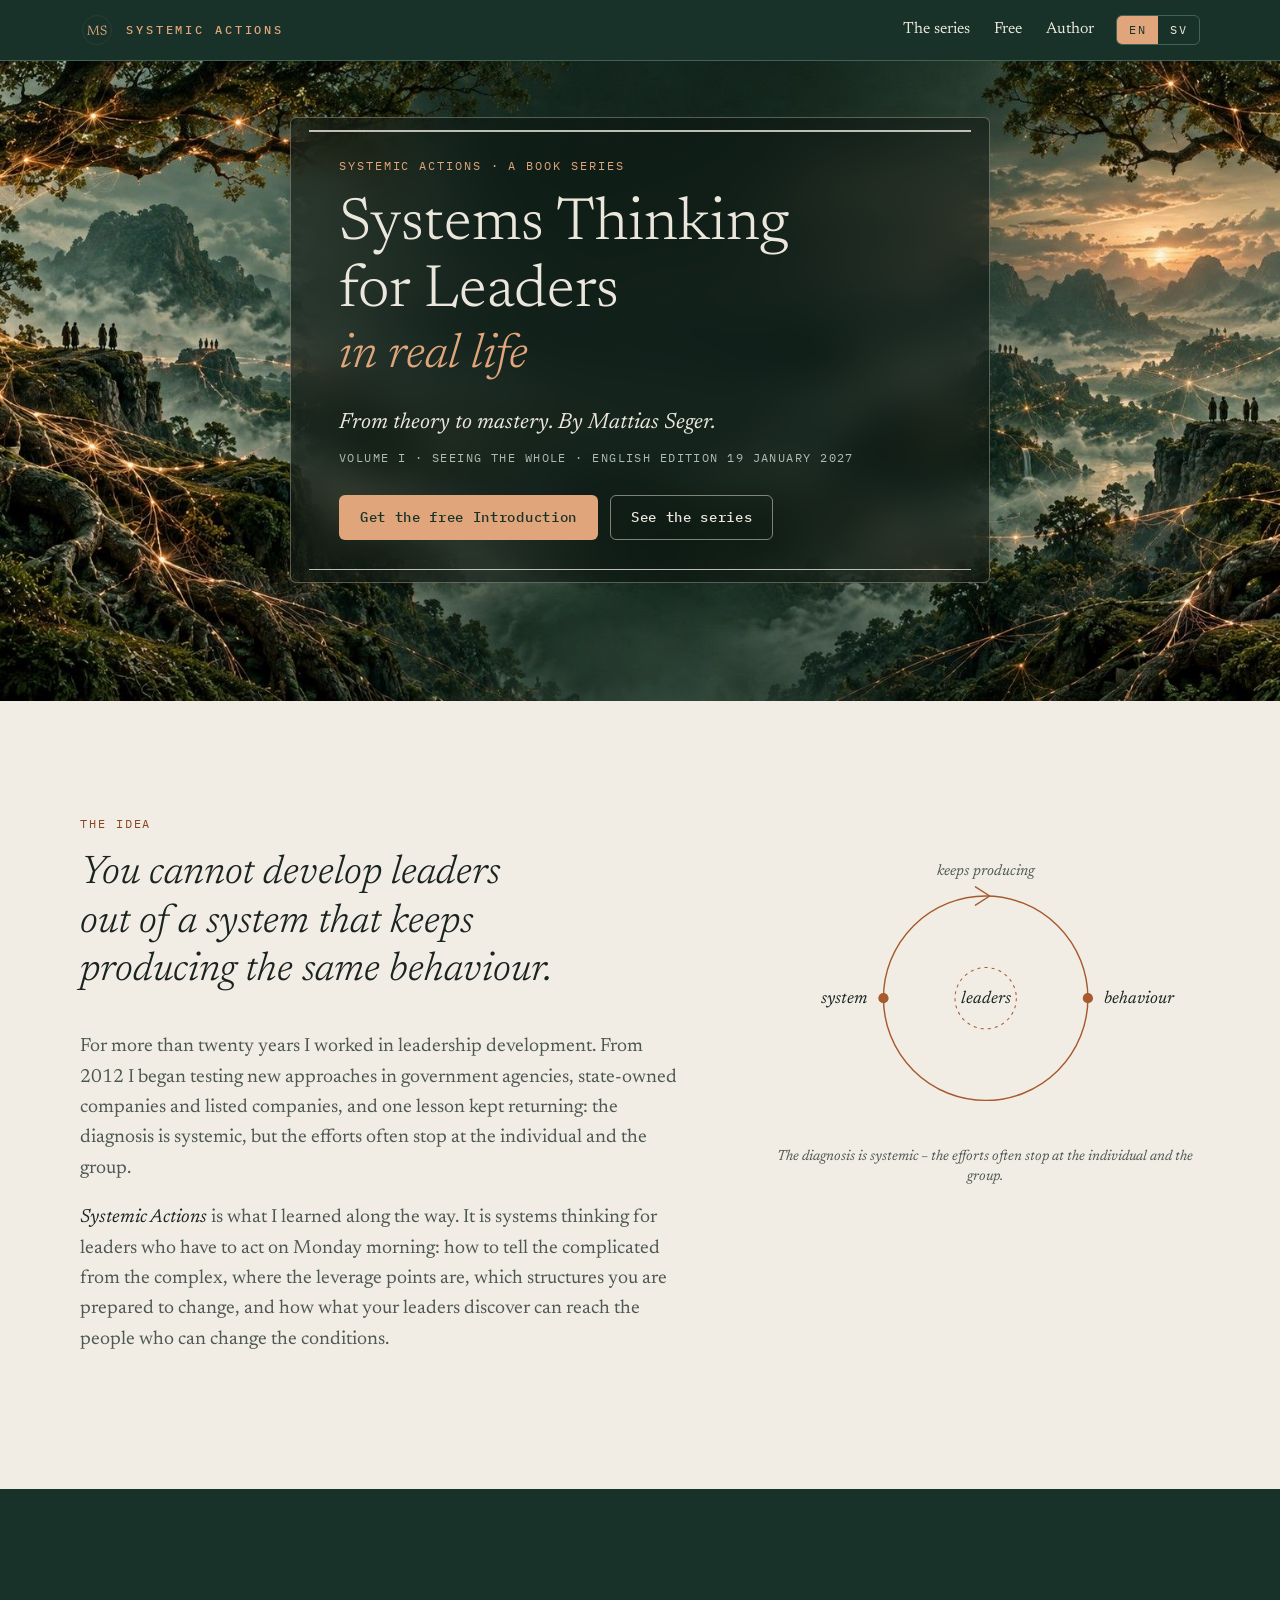
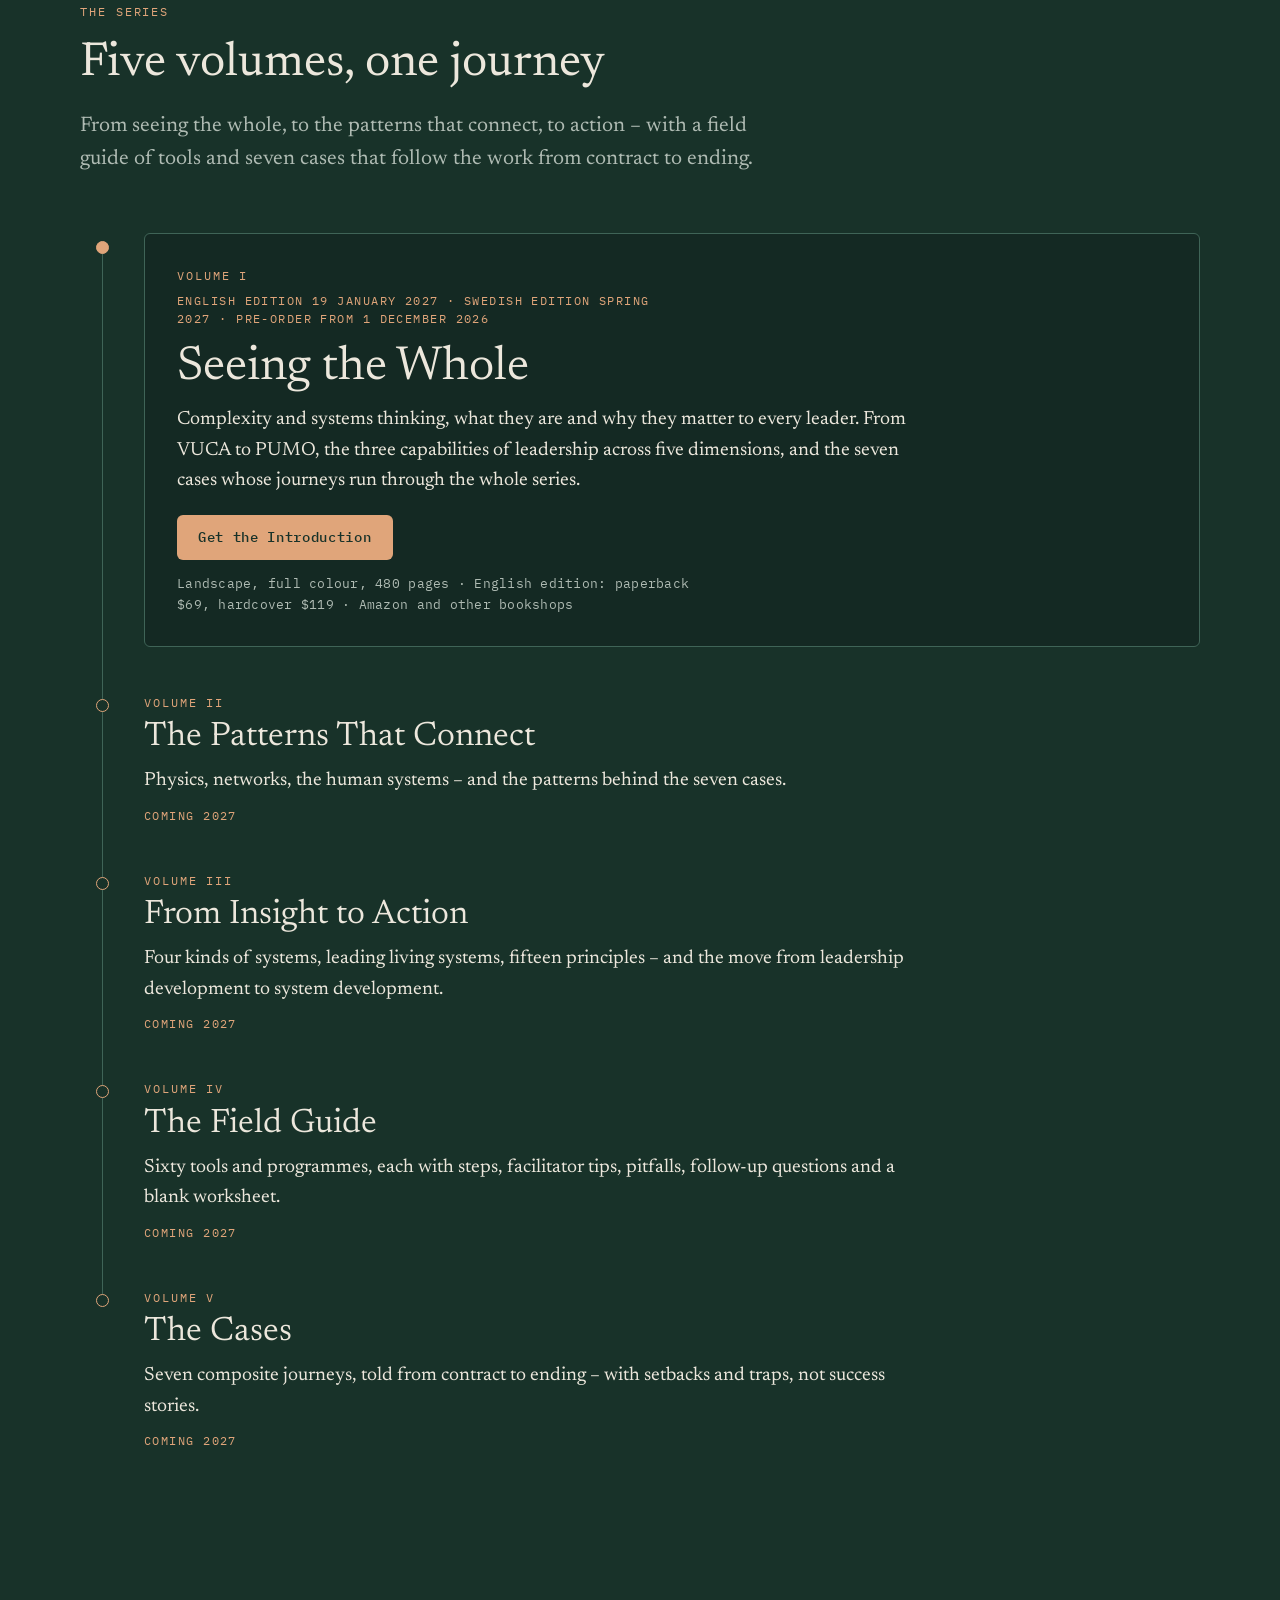
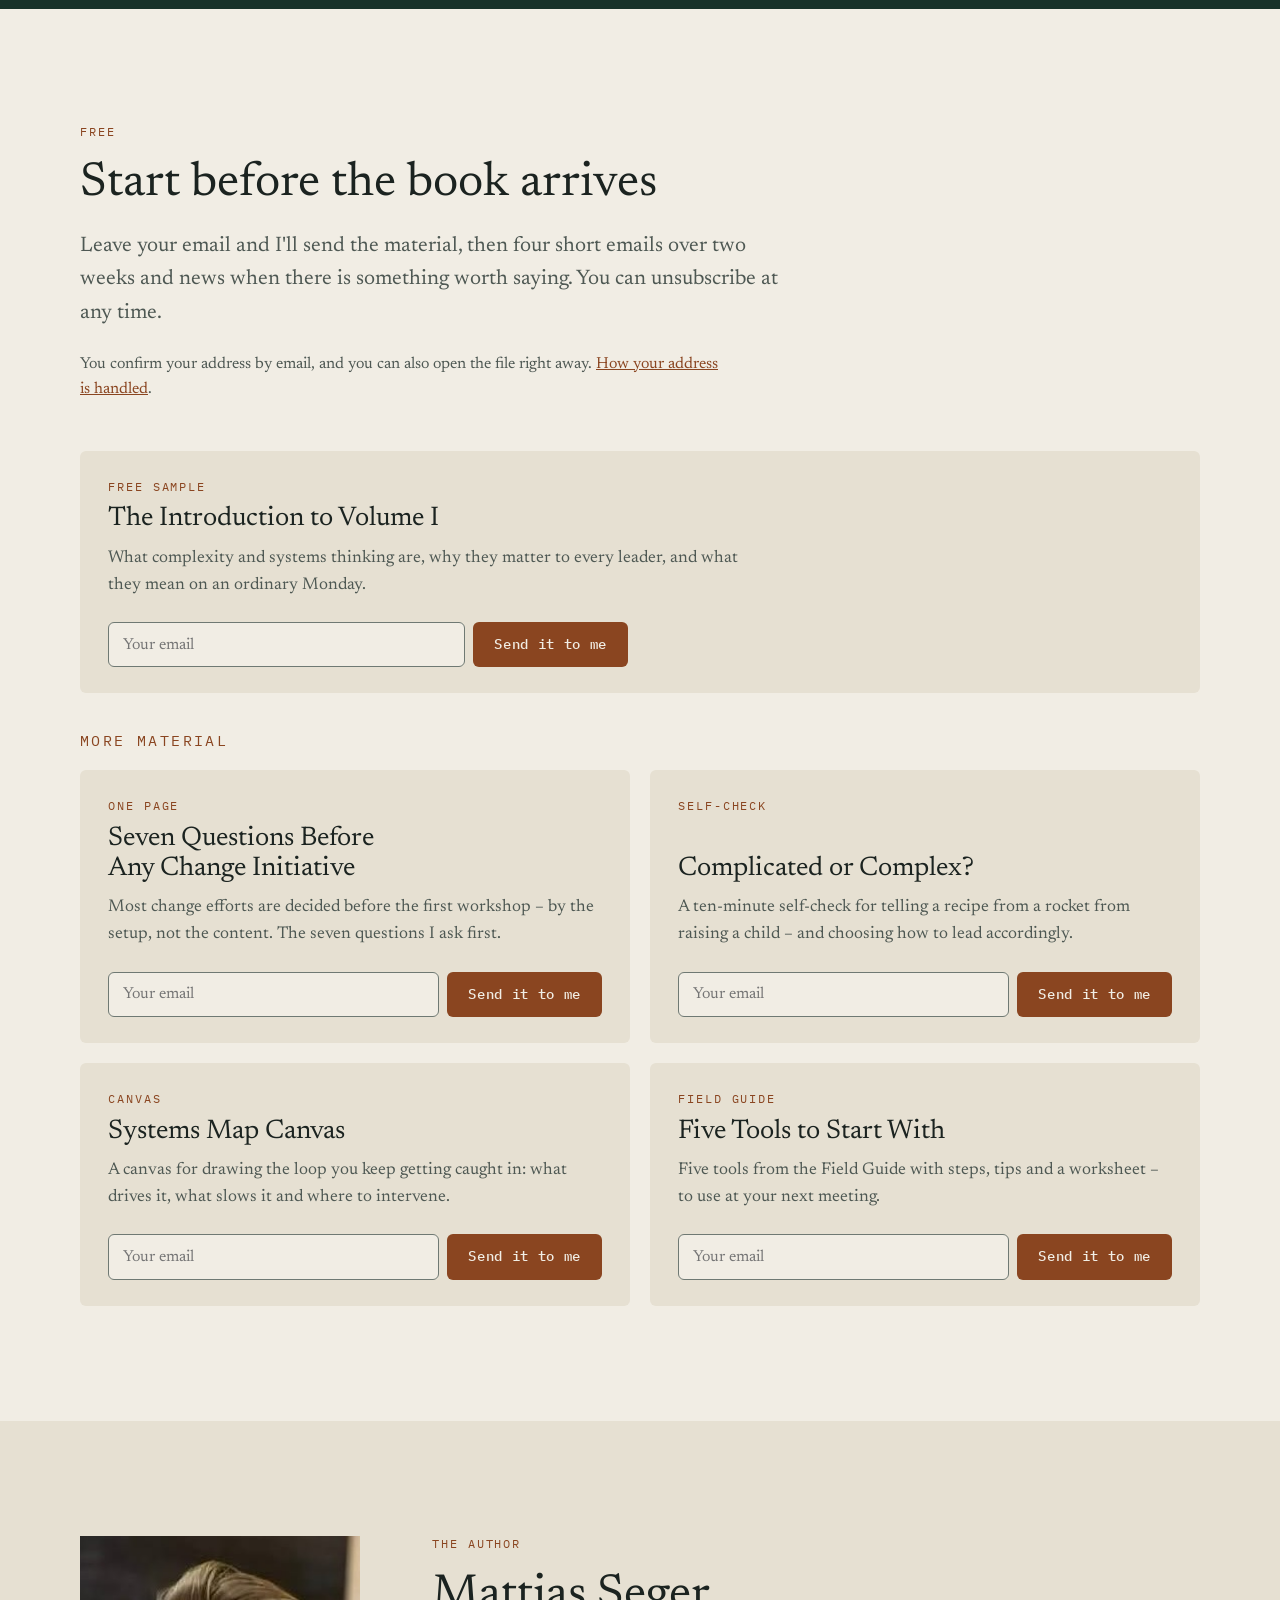
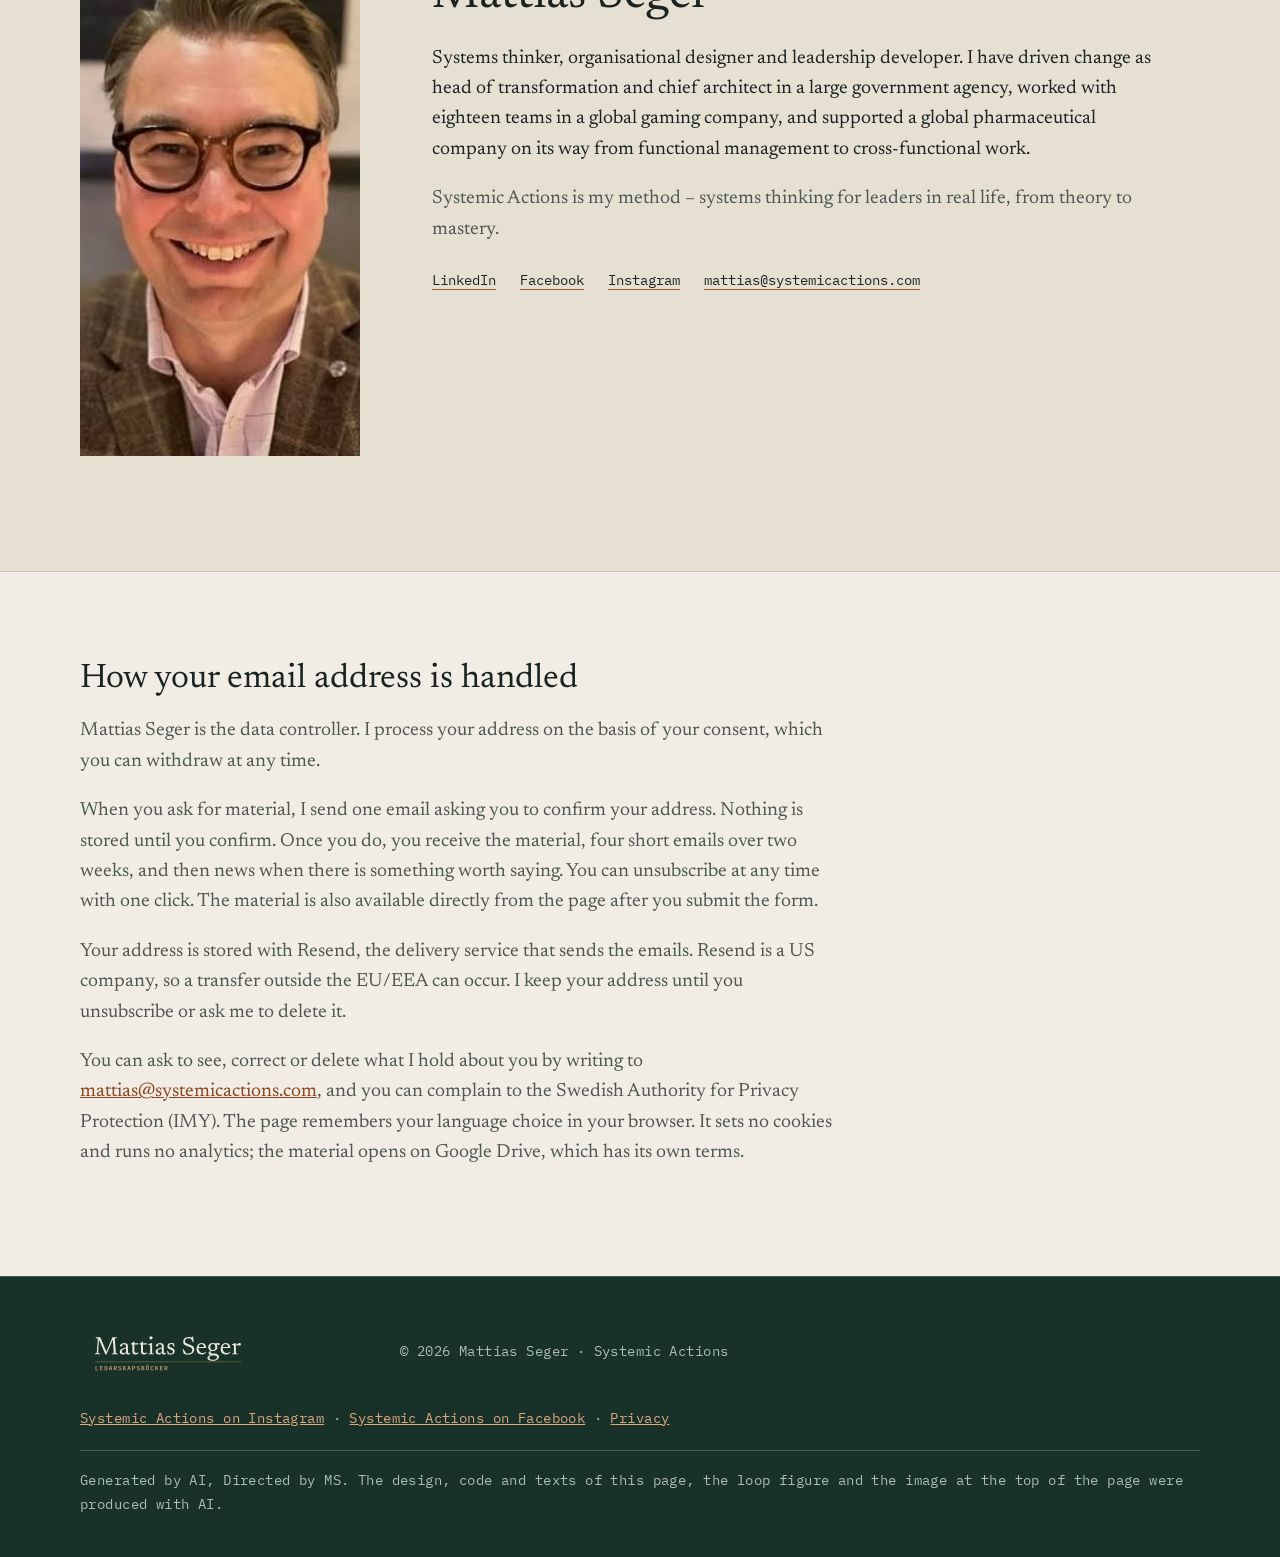
==== commit 5a5b701d: "Add English Field Guide (five tools) freebie: F5_EN, PDF and page card Co-Authored-By: Claude Sonnet" ====
--- a/index.html
+++ b/index.html
@@ -504,7 +504,9 @@
       { key: 'F3_EN', file: drive('12AuNYR-MczBAMndwZjHbbEoe_7BsVhJC'), tag: 'Self-check', title: 'Complicated or Complex?',
         text: 'A ten-minute self-check for telling a recipe from a rocket from raising a child – and choosing how to lead accordingly.' },
       { key: 'F2_EN', file: drive('1NXSgR92SkTWwV9Fe0Q_PPQS88vrm73Hi'), tag: 'Canvas', title: 'Systems Map Canvas',
-        text: 'A canvas for drawing the loop you keep getting caught in: what drives it, what slows it and where to intervene.' }
+        text: 'A canvas for drawing the loop you keep getting caught in: what drives it, what slows it and where to intervene.' },
+      { key: 'F5_EN', file: 'https://systemicactions.com/assets/dl/F5_Field_Guide_Five_Tools_EN_455e36a6.pdf', tag: 'Field Guide', title: 'Five Tools to Start With',
+        text: 'Five tools from the Field Guide with steps, tips and a worksheet – to use at your next meeting.' }
     ],
     sv: [
       { key: 'F4_SV', file: drive('1NU5qKoh2hF16zODaT0_dMGRgefqevIeq'), tag: 'Provläsning', title: 'Inledningen ur Band I',
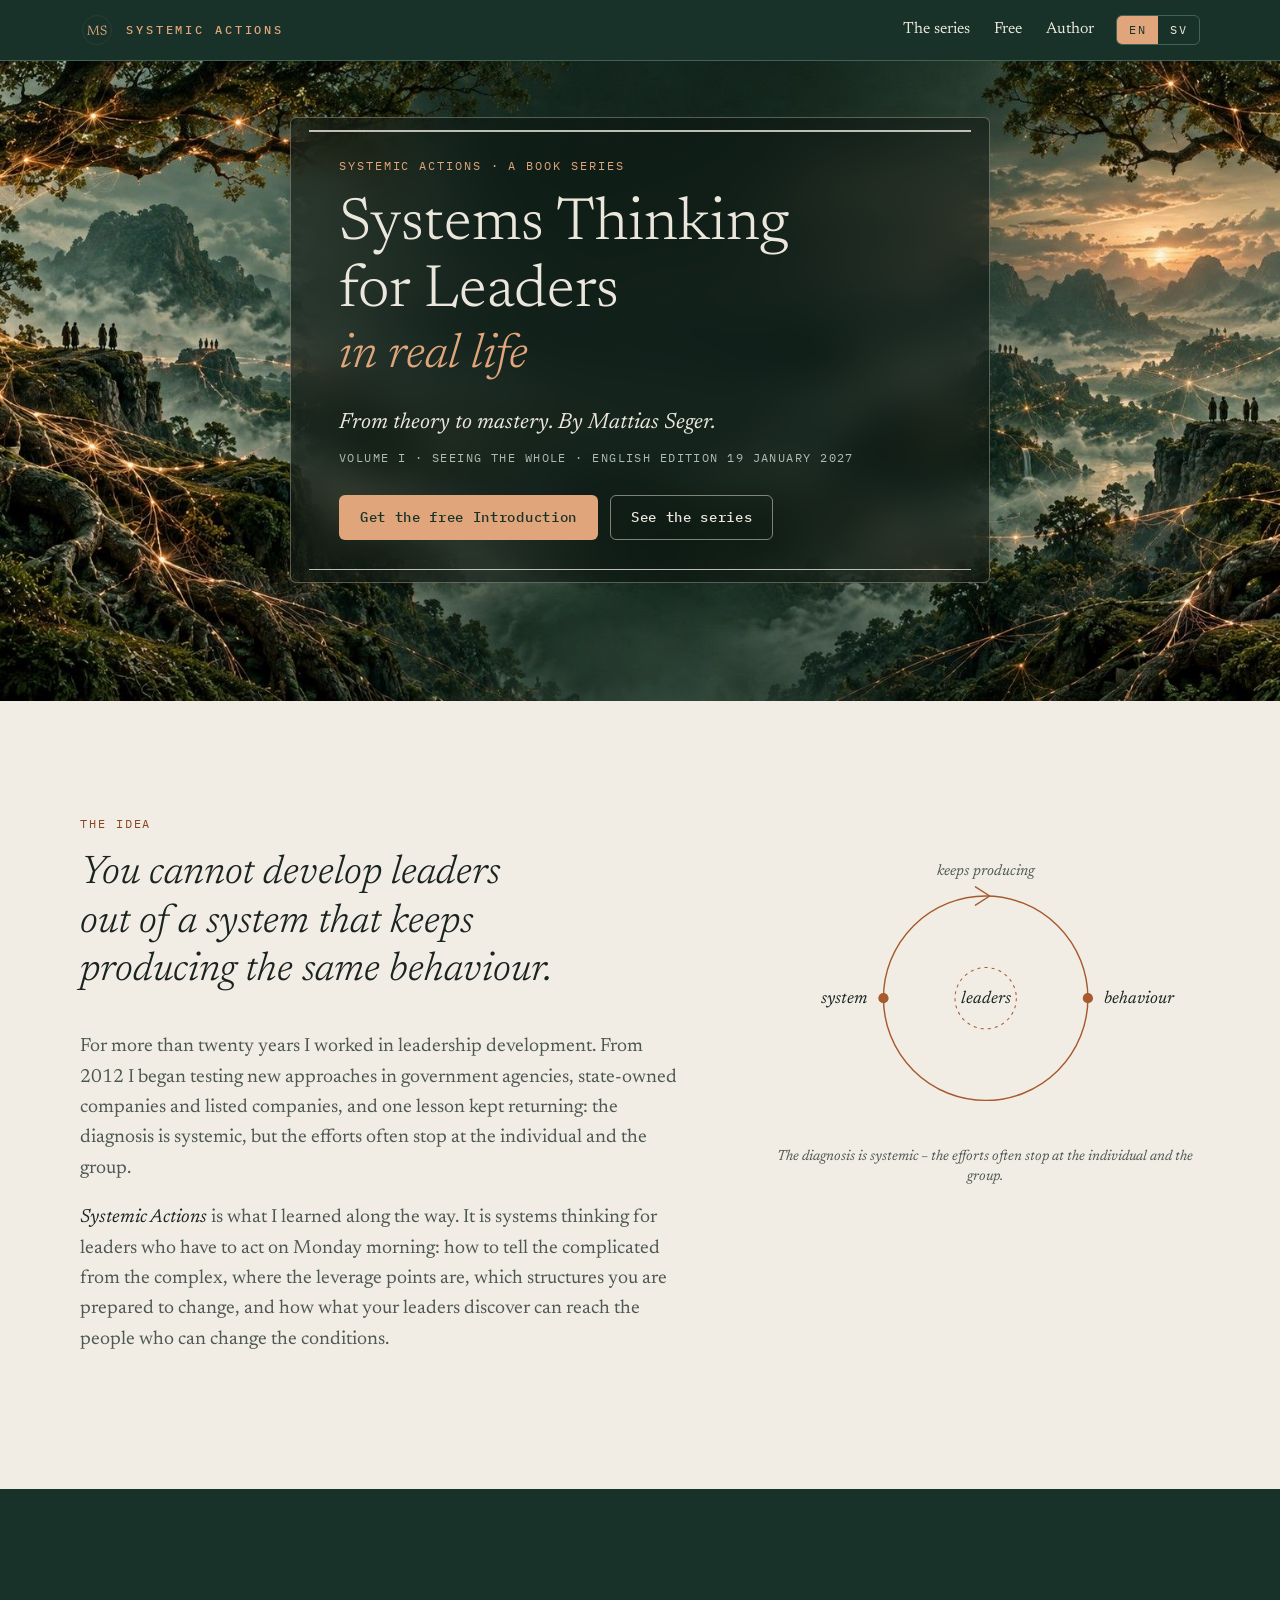
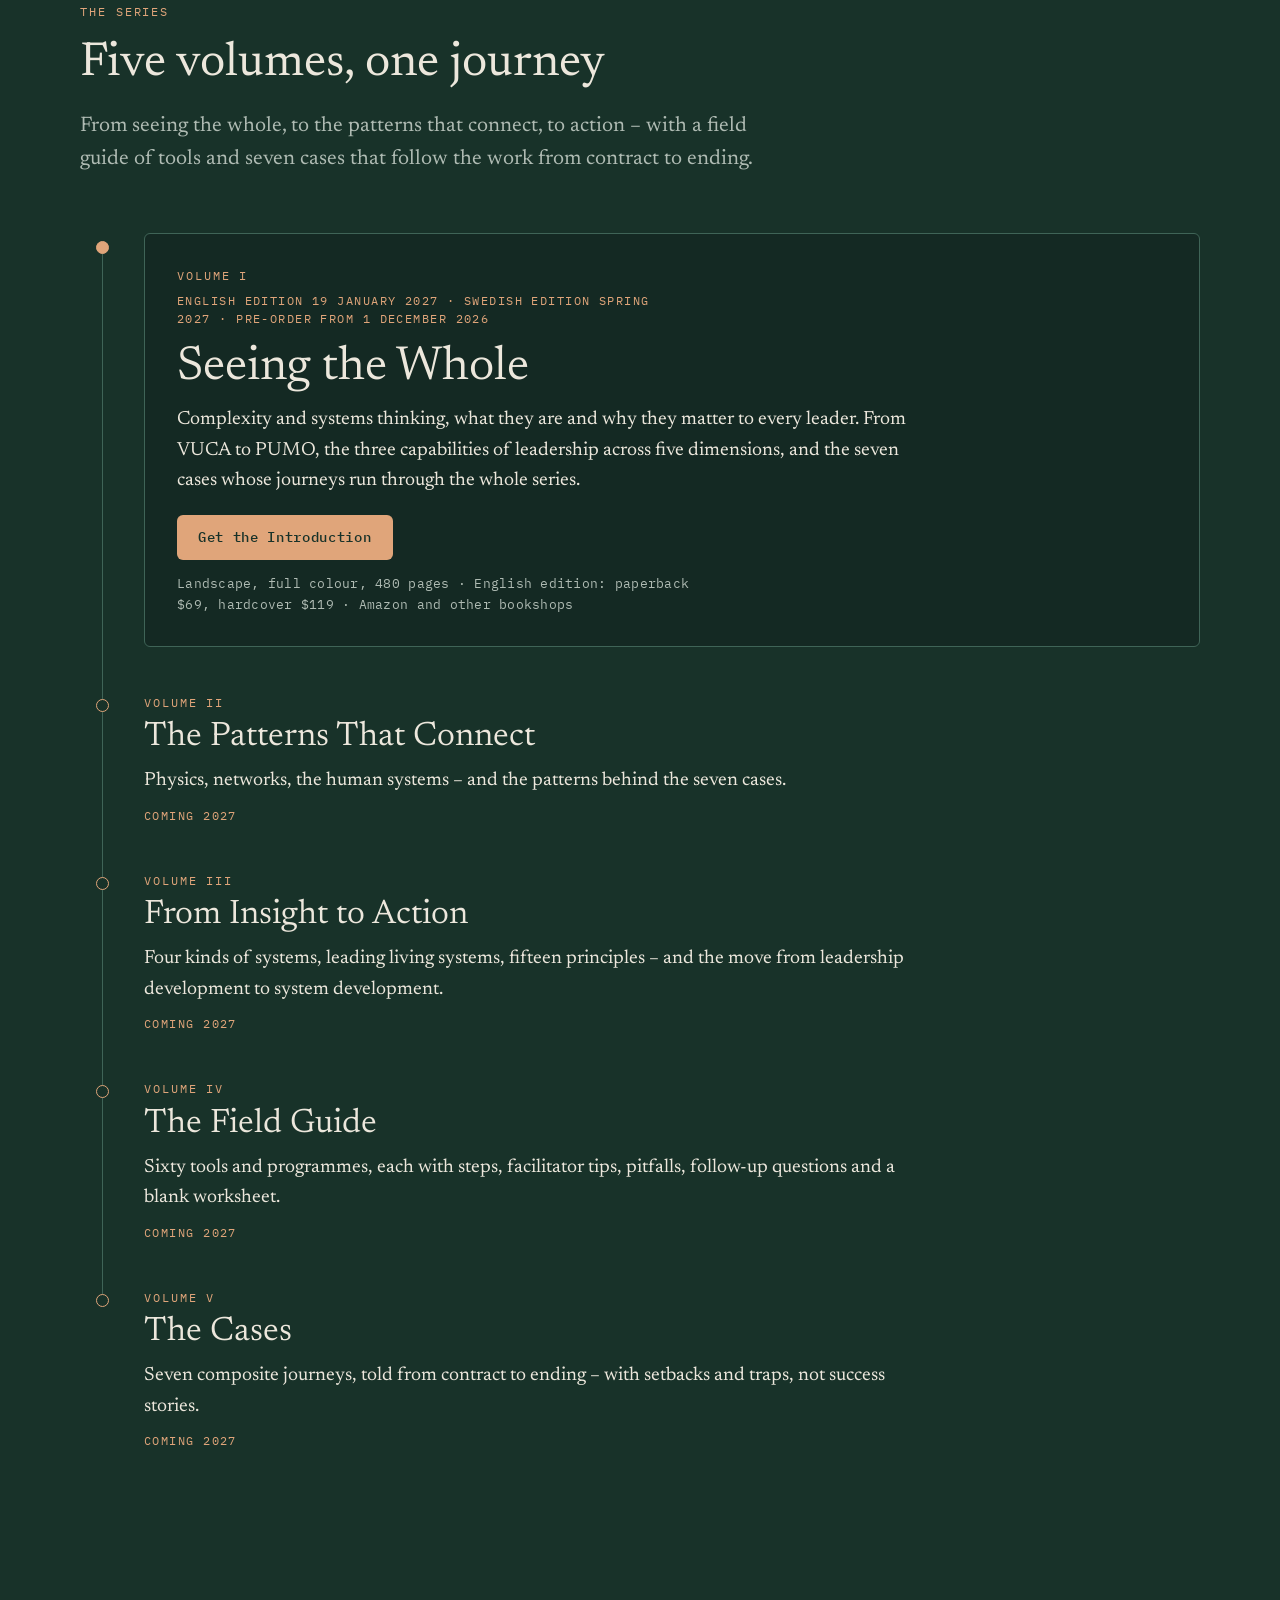
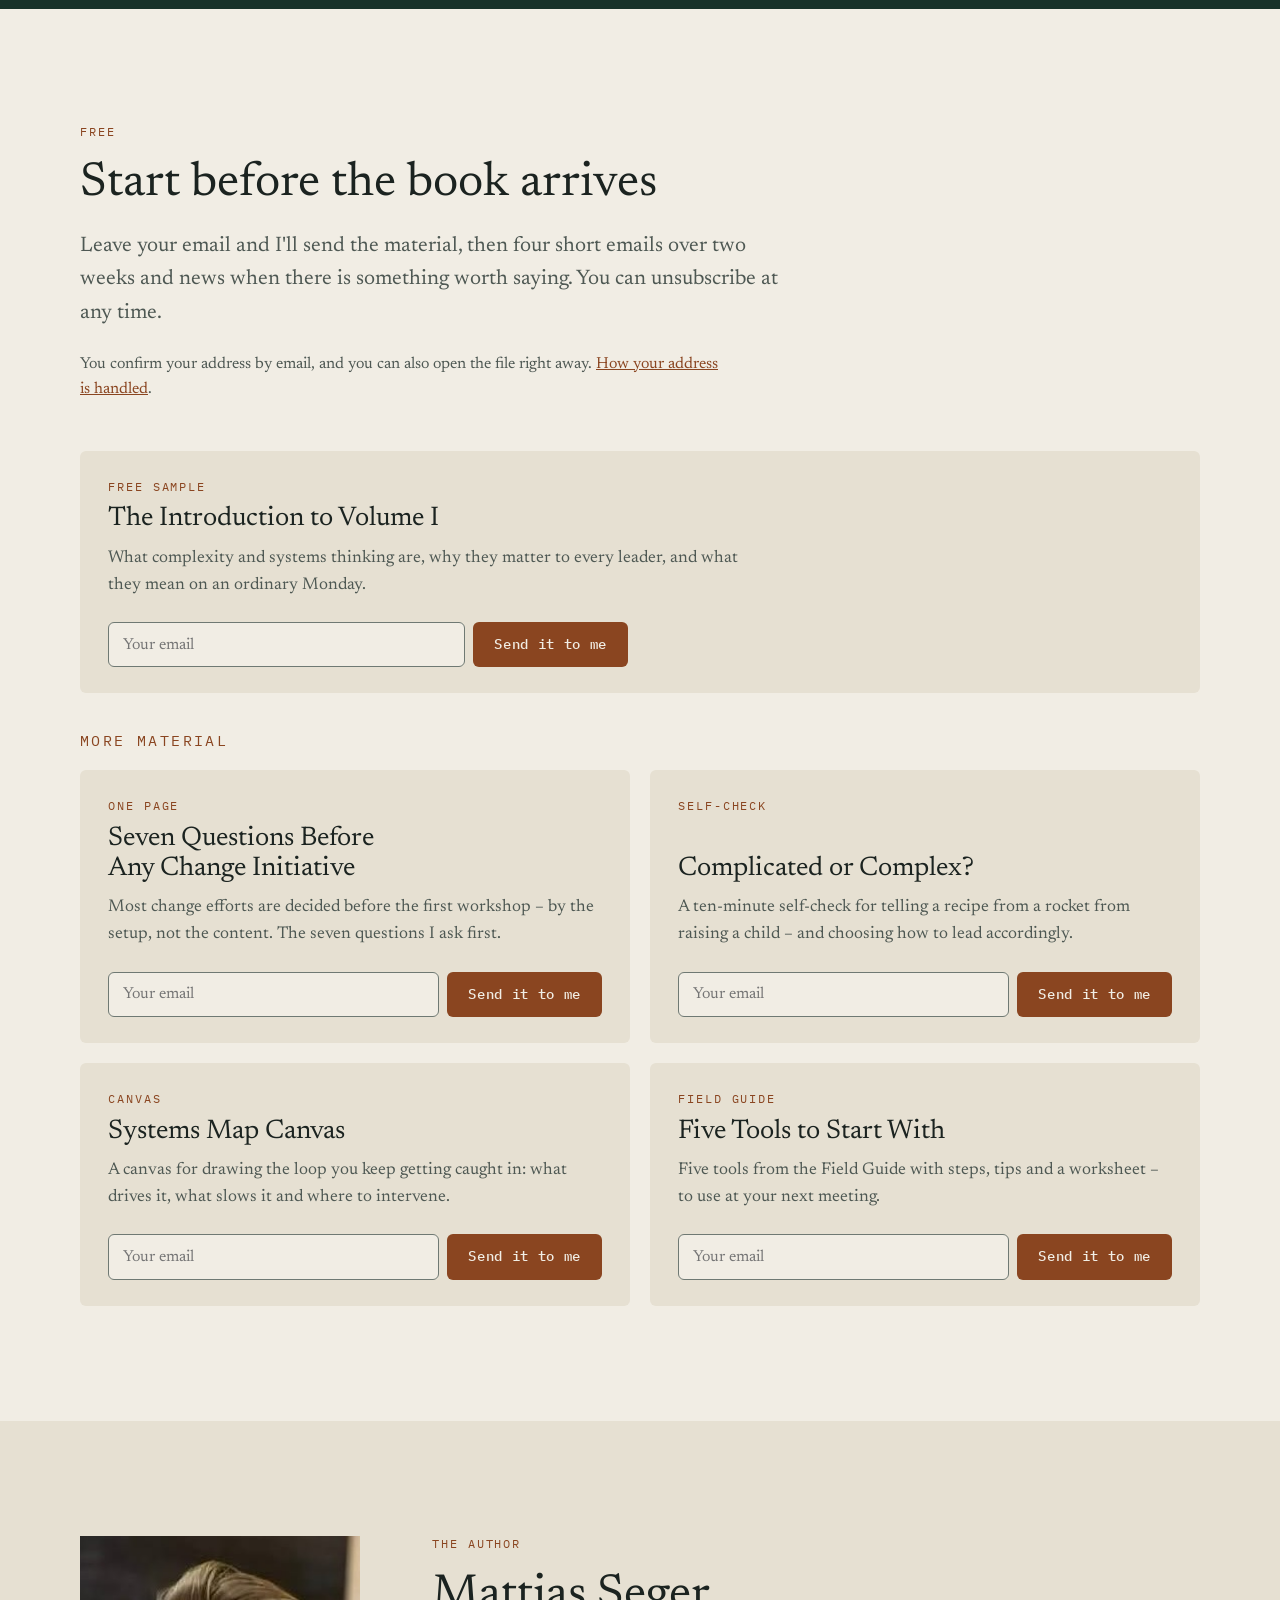
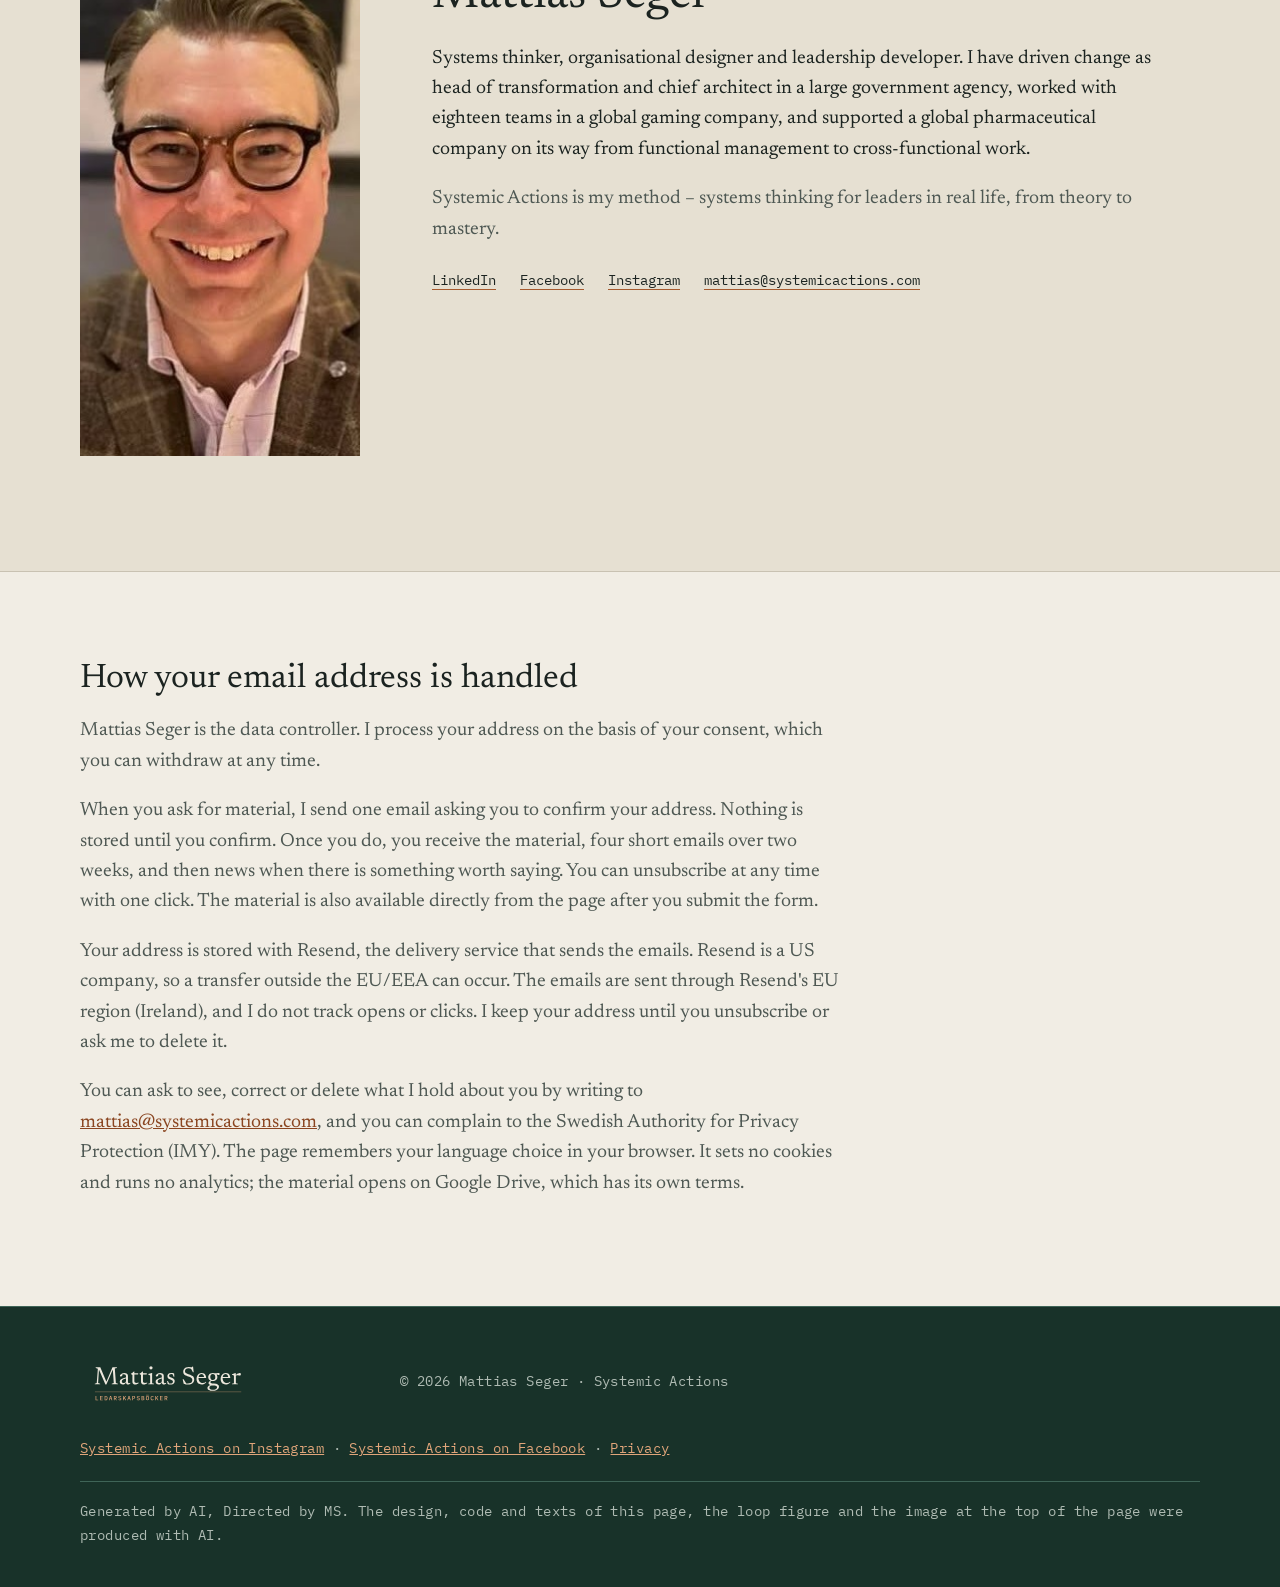
==== commit ac2bc1ff: "Privacy text: EU sending region, no open/click tracking Co-Authored-By: Claude Sonnet 5.5 <noreply@a" ====
--- a/index.html
+++ b/index.html
@@ -460,14 +460,14 @@
         <h2>How your email address is handled</h2>
         <p>Mattias Seger is the data controller. I process your address on the basis of your consent, which you can withdraw at any time.</p>
         <p>When you ask for material, I send one email asking you to confirm your address. Nothing is stored until you confirm. Once you do, you receive the material, four short emails over two weeks, and then news when there is something worth saying. You can unsubscribe at any time with one click. The material is also available directly from the page after you submit the form.</p>
-        <p>Your address is stored with Resend, the delivery service that sends the emails. Resend is a US company, so a transfer outside the EU/EEA can occur. I keep your address until you unsubscribe or ask me to delete it.</p>
+        <p>Your address is stored with Resend, the delivery service that sends the emails. Resend is a US company, so a transfer outside the EU/EEA can occur. The emails are sent through Resend's EU region (Ireland), and I do not track opens or clicks. I keep your address until you unsubscribe or ask me to delete it.</p>
         <p>You can ask to see, correct or delete what I hold about you by writing to <a href="mailto:mattias@systemicactions.com">mattias@systemicactions.com</a>, and you can complain to the Swedish Authority for Privacy Protection (IMY). The page remembers your language choice in your browser. It sets no cookies and runs no analytics; the material opens on Google Drive, which has its own terms.</p>
       </div>
       <div lang="sv">
         <h2>Så hanteras din e-postadress</h2>
         <p>Personuppgiftsansvarig är Mattias Seger. Jag behandlar din adress med ditt samtycke, som du kan ta tillbaka när du vill.</p>
         <p>När du ber om material skickar jag ett mejl där du bekräftar din adress. Inget sparas förrän du har bekräftat. När du har gjort det får du materialet, fyra korta mejl under två veckor och sedan nyheter när det finns något värt att säga. Du kan avsluta med ett klick när du vill. Materialet går också att öppna direkt från sidan när du har skickat formuläret.</p>
-        <p>Din adress lagras hos Resend, utskickstjänsten som skickar mejlen. Resend är ett amerikanskt bolag, så en överföring utanför EU/EES kan förekomma. Jag sparar din adress tills du avregistrerar dig eller ber mig radera den.</p>
+        <p>Din adress lagras hos Resend, utskickstjänsten som skickar mejlen. Resend är ett amerikanskt bolag, så en överföring utanför EU/EES kan förekomma. Mejlen skickas via Resends EU-region (Irland), och jag mäter varken öppningar eller klick. Jag sparar din adress tills du avregistrerar dig eller ber mig radera den.</p>
         <p>Du kan be att få se, rätta eller radera det jag har om dig genom att skriva till <a href="mailto:mattias@systemicactions.com">mattias@systemicactions.com</a>, och du kan klaga hos Integritetsskyddsmyndigheten (IMY). Sidan minns ditt språkval i din webbläsare. Den sätter inga kakor och kör ingen analys; materialet öppnas på Google Drive, som har egna villkor.</p>
       </div>
     </div>
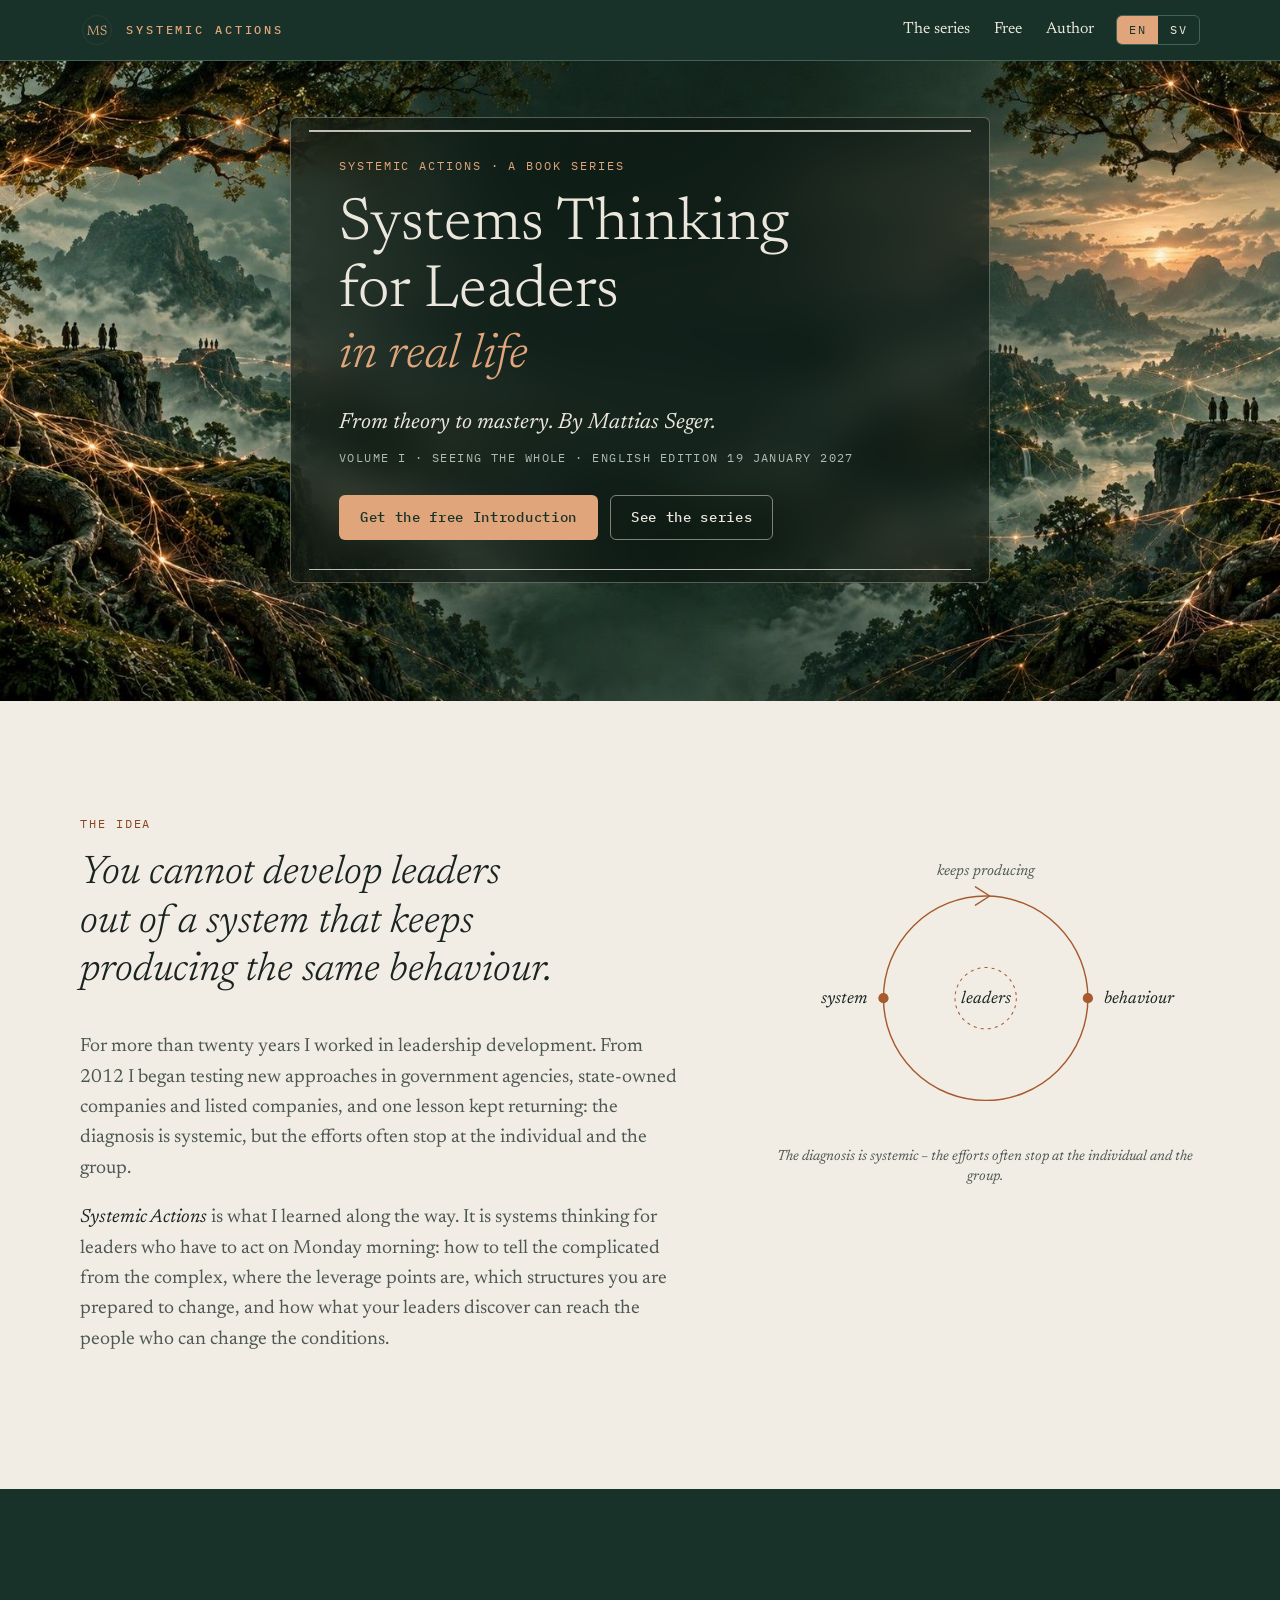
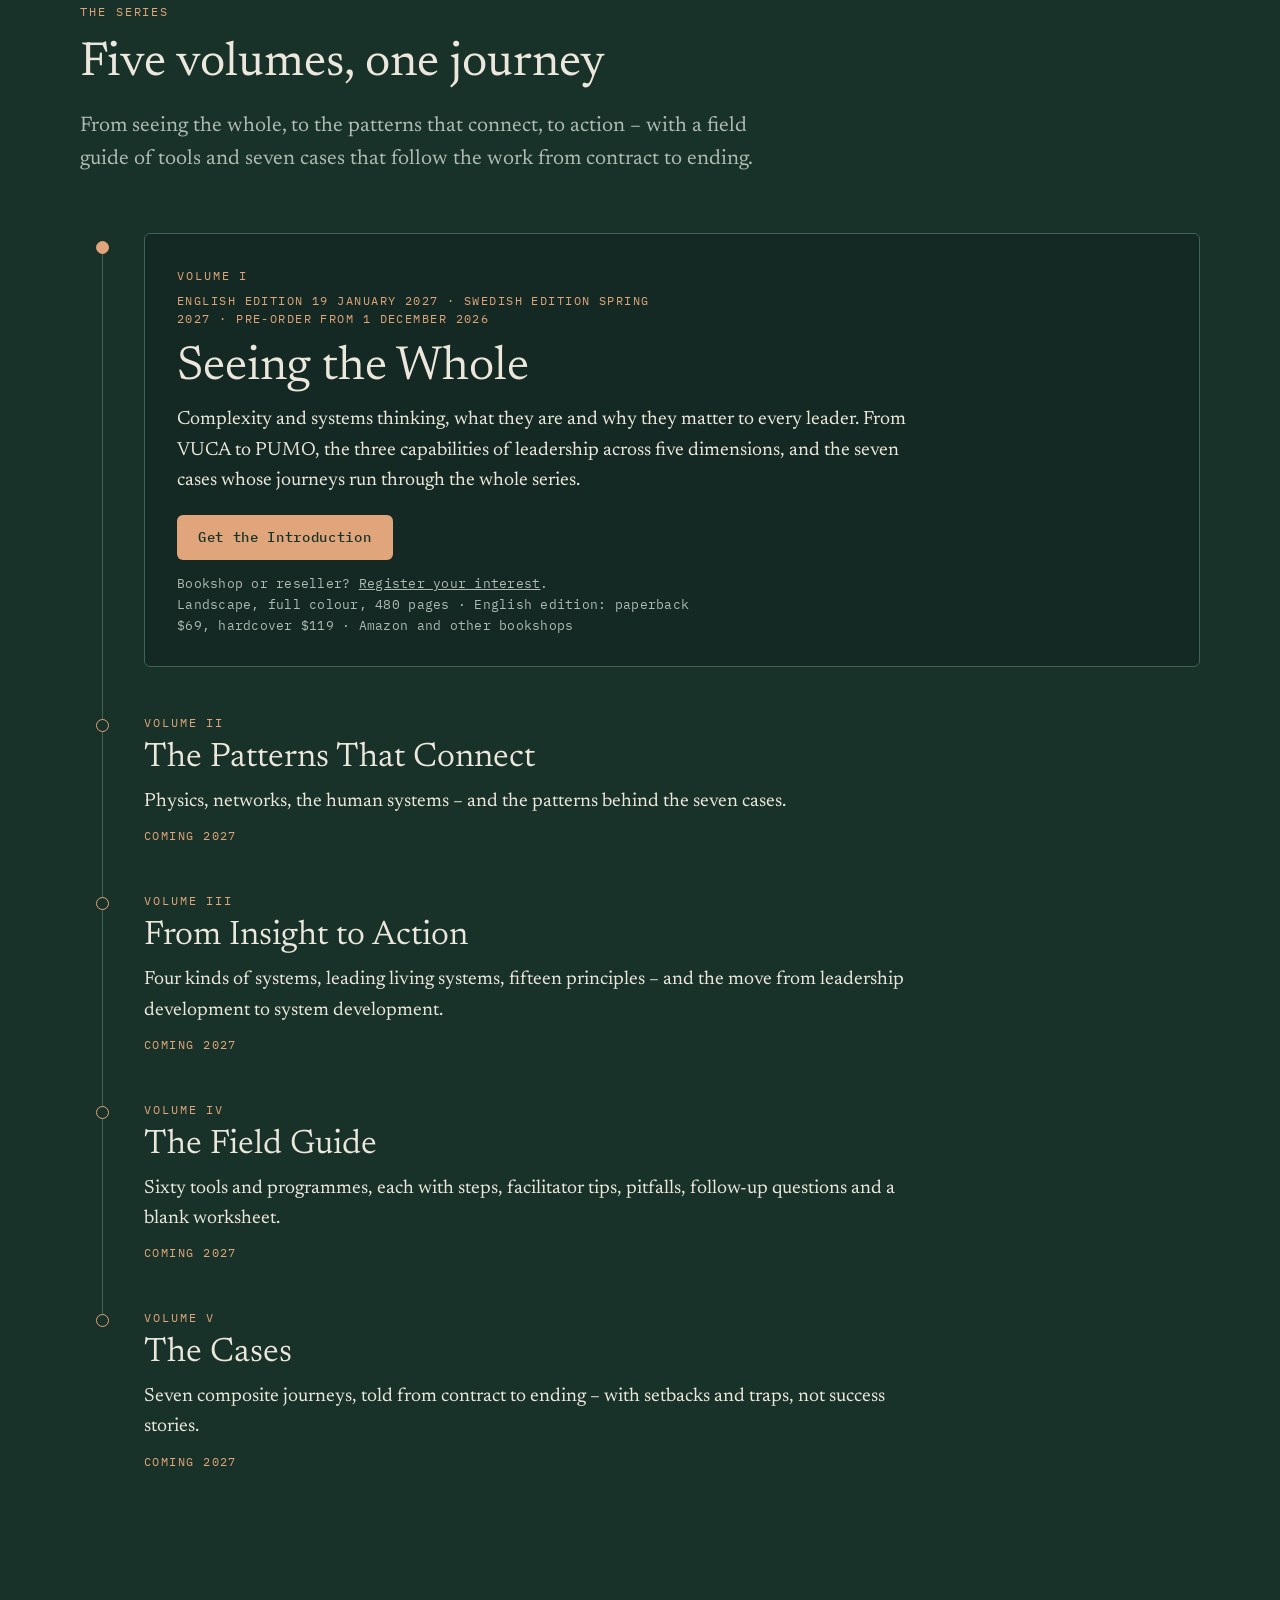
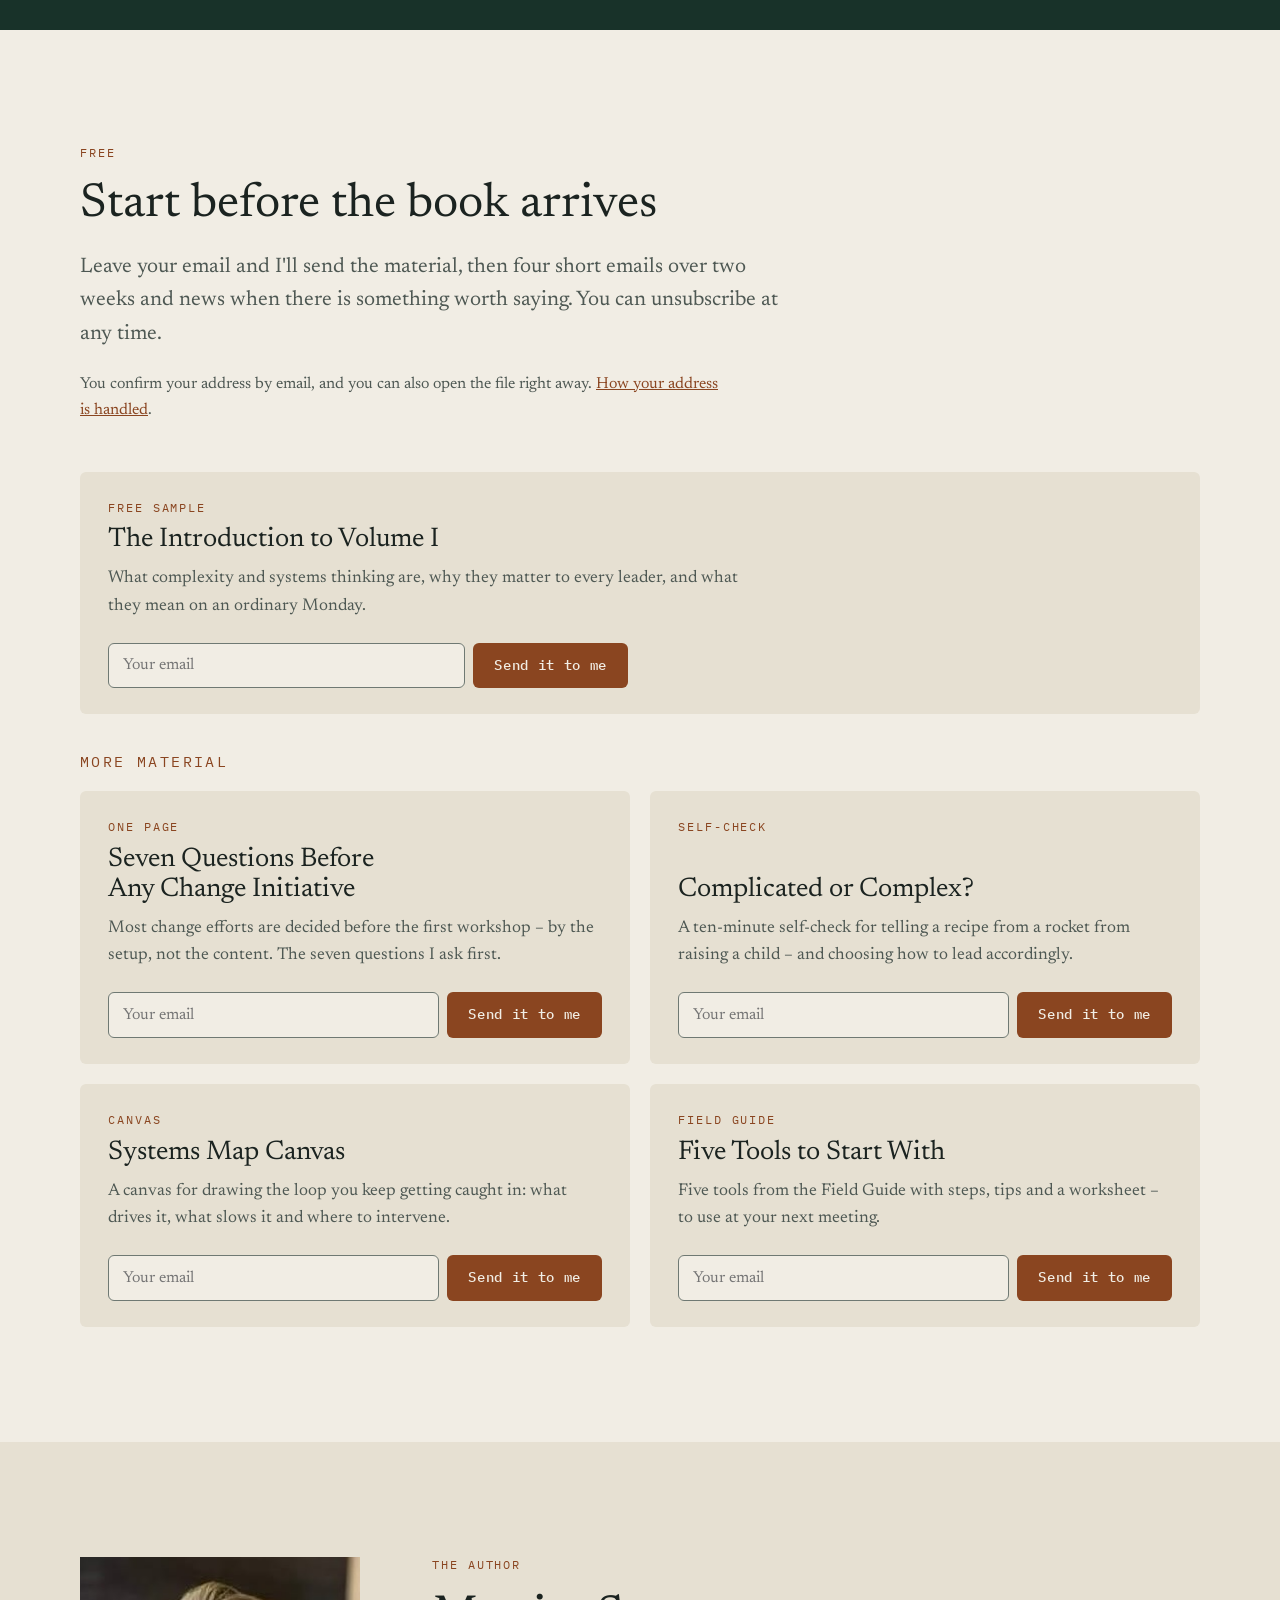
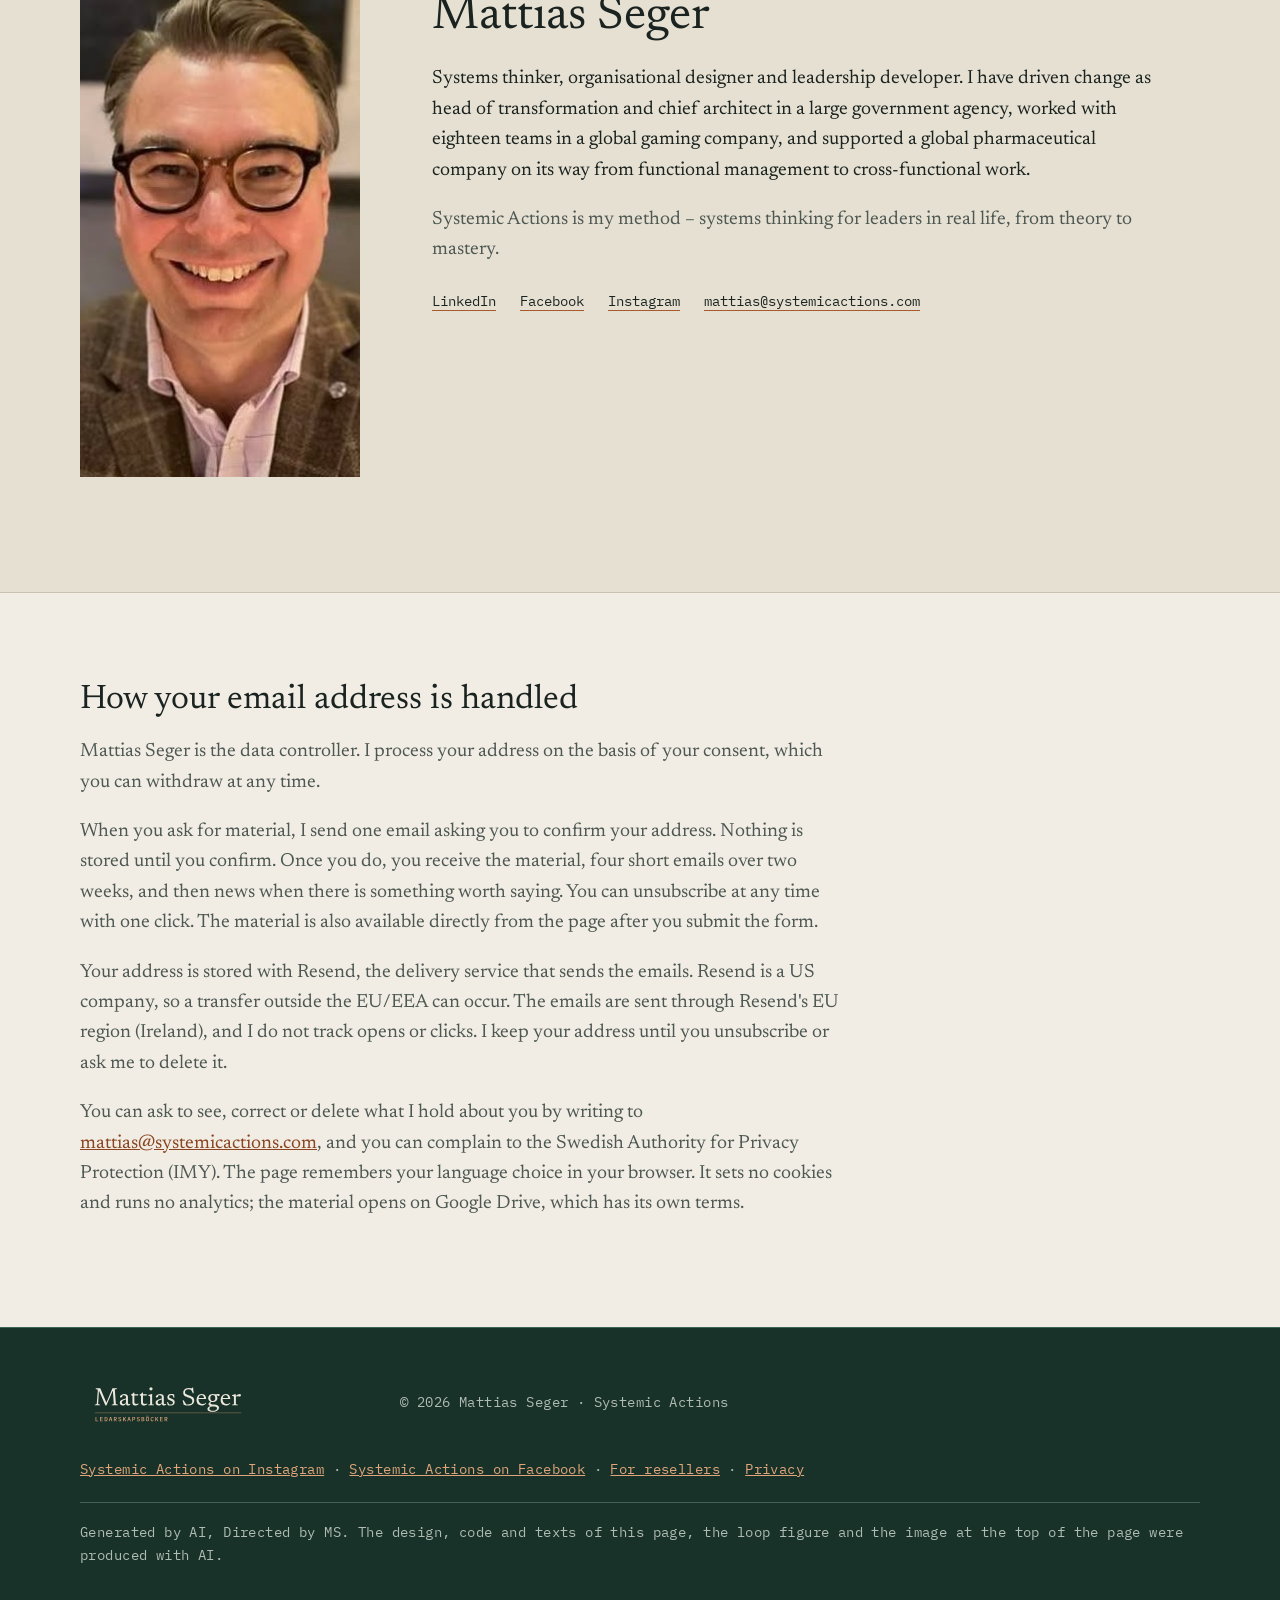
==== commit f01bb469: "Reseller page: judges' round 1 changes (ni, legal basis, form states, origin/time checks, start-page" ====
--- a/index.html
+++ b/index.html
@@ -364,6 +364,9 @@
             </p>
             <p class="act"><a class="btn btn-primary" href="#intro"><span lang="en">Get the Introduction</span><span lang="sv">Hämta inledningen</span></a></p>
             <p class="spec">
+              <span lang="en">Bookshop or reseller? <a href="/resellers">Register your interest</a>.</span>
+              <span lang="sv">Bokhandel eller återförsäljare? <a href="/resellers">Skicka en intresseanmälan</a>.</span>
+              <br>
               <span lang="en">Landscape, full colour, 480 pages · English edition: paperback $69, hardcover $119 · Amazon and other bookshops</span>
               <span lang="sv">Liggande format, fyrfärg, 480 sidor · Engelska utgåvan: häftad 69 USD, inbunden 119 USD · via Amazon och andra bokhandlar</span>
             </p>
@@ -481,6 +484,7 @@
     <p>
       <a href="https://www.instagram.com/systemic.actions/" rel="noopener"><span lang="en">Systemic Actions on Instagram</span><span lang="sv">Systemic Actions på Instagram</span></a> ·
       <a href="https://www.facebook.com/profile.php?id=61595760519164" rel="noopener"><span lang="en">Systemic Actions on Facebook</span><span lang="sv">Systemic Actions på Facebook</span></a> ·
+      <a href="/resellers"><span lang="en">For resellers</span><span lang="sv">För återförsäljare</span></a> ·
       <a href="#integritet"><span lang="en">Privacy</span><span lang="sv">Integritet</span></a>
     </p>
     <p class="ai">
